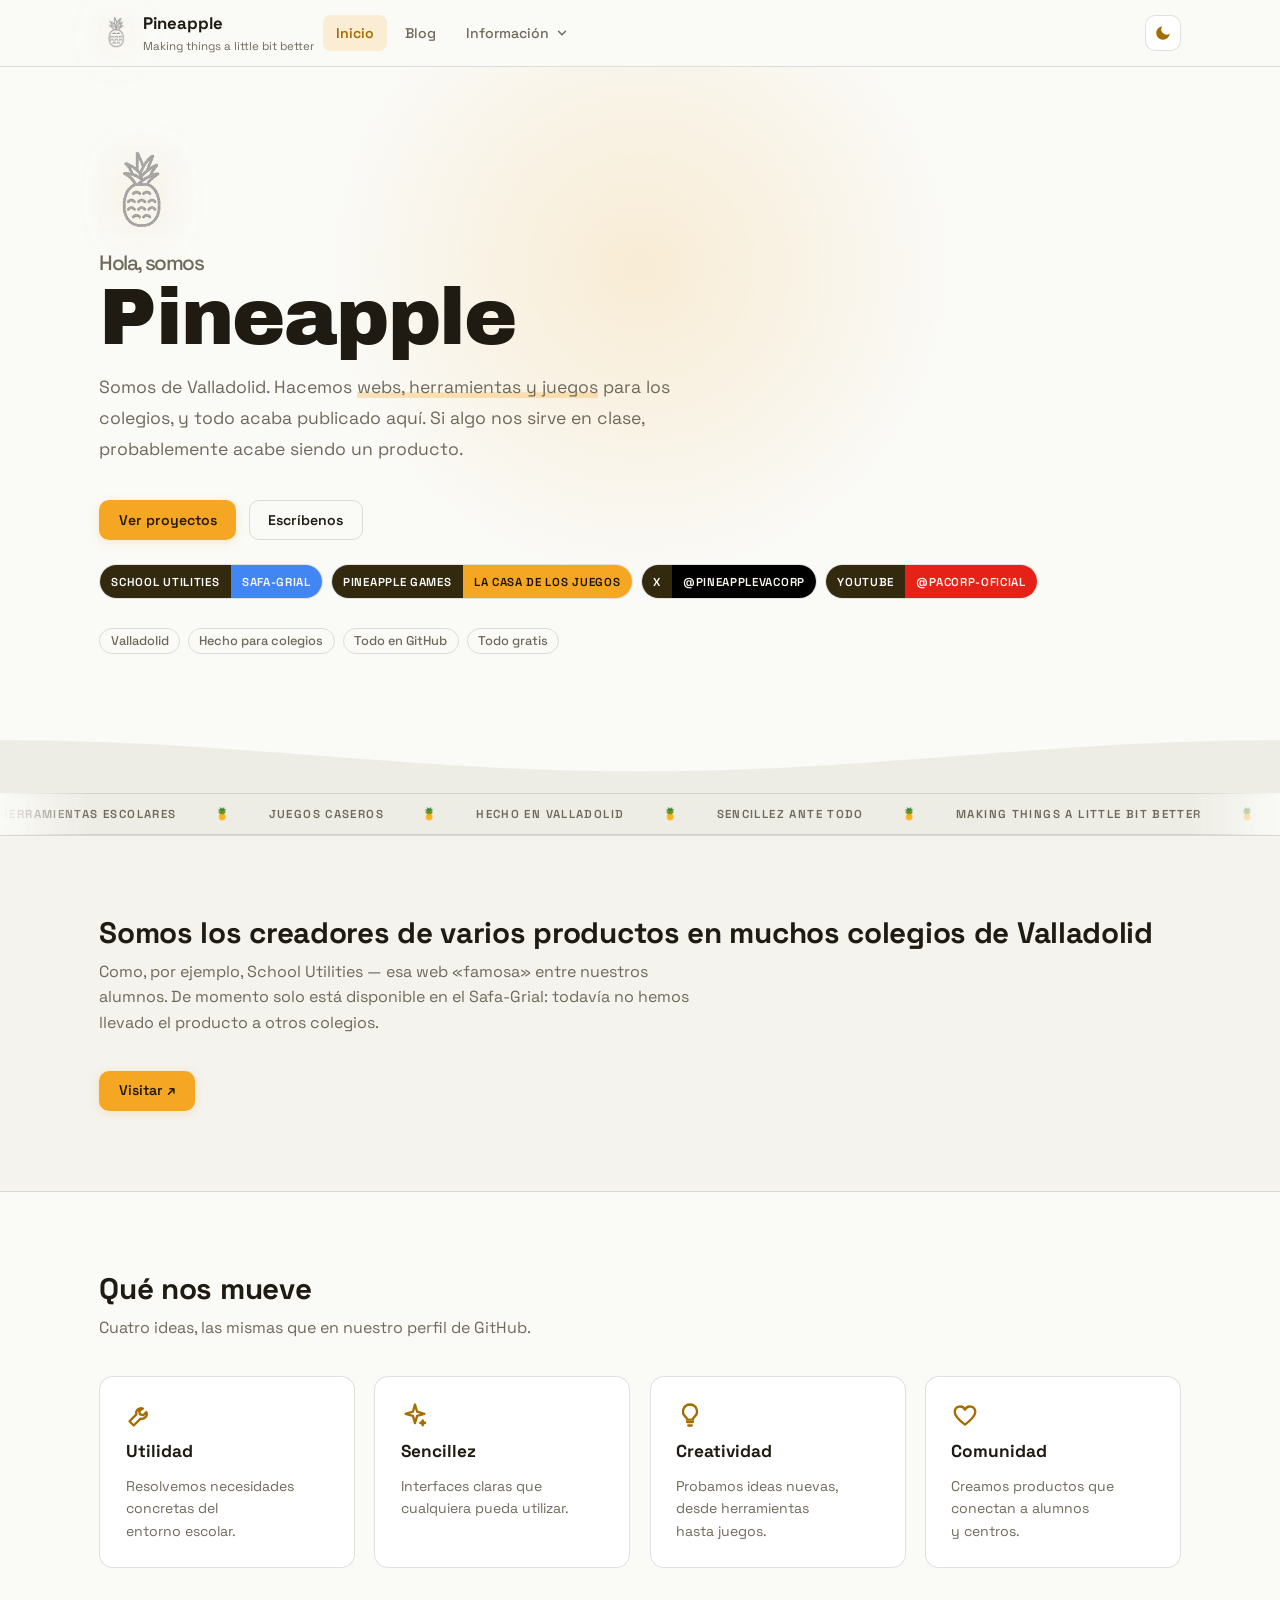
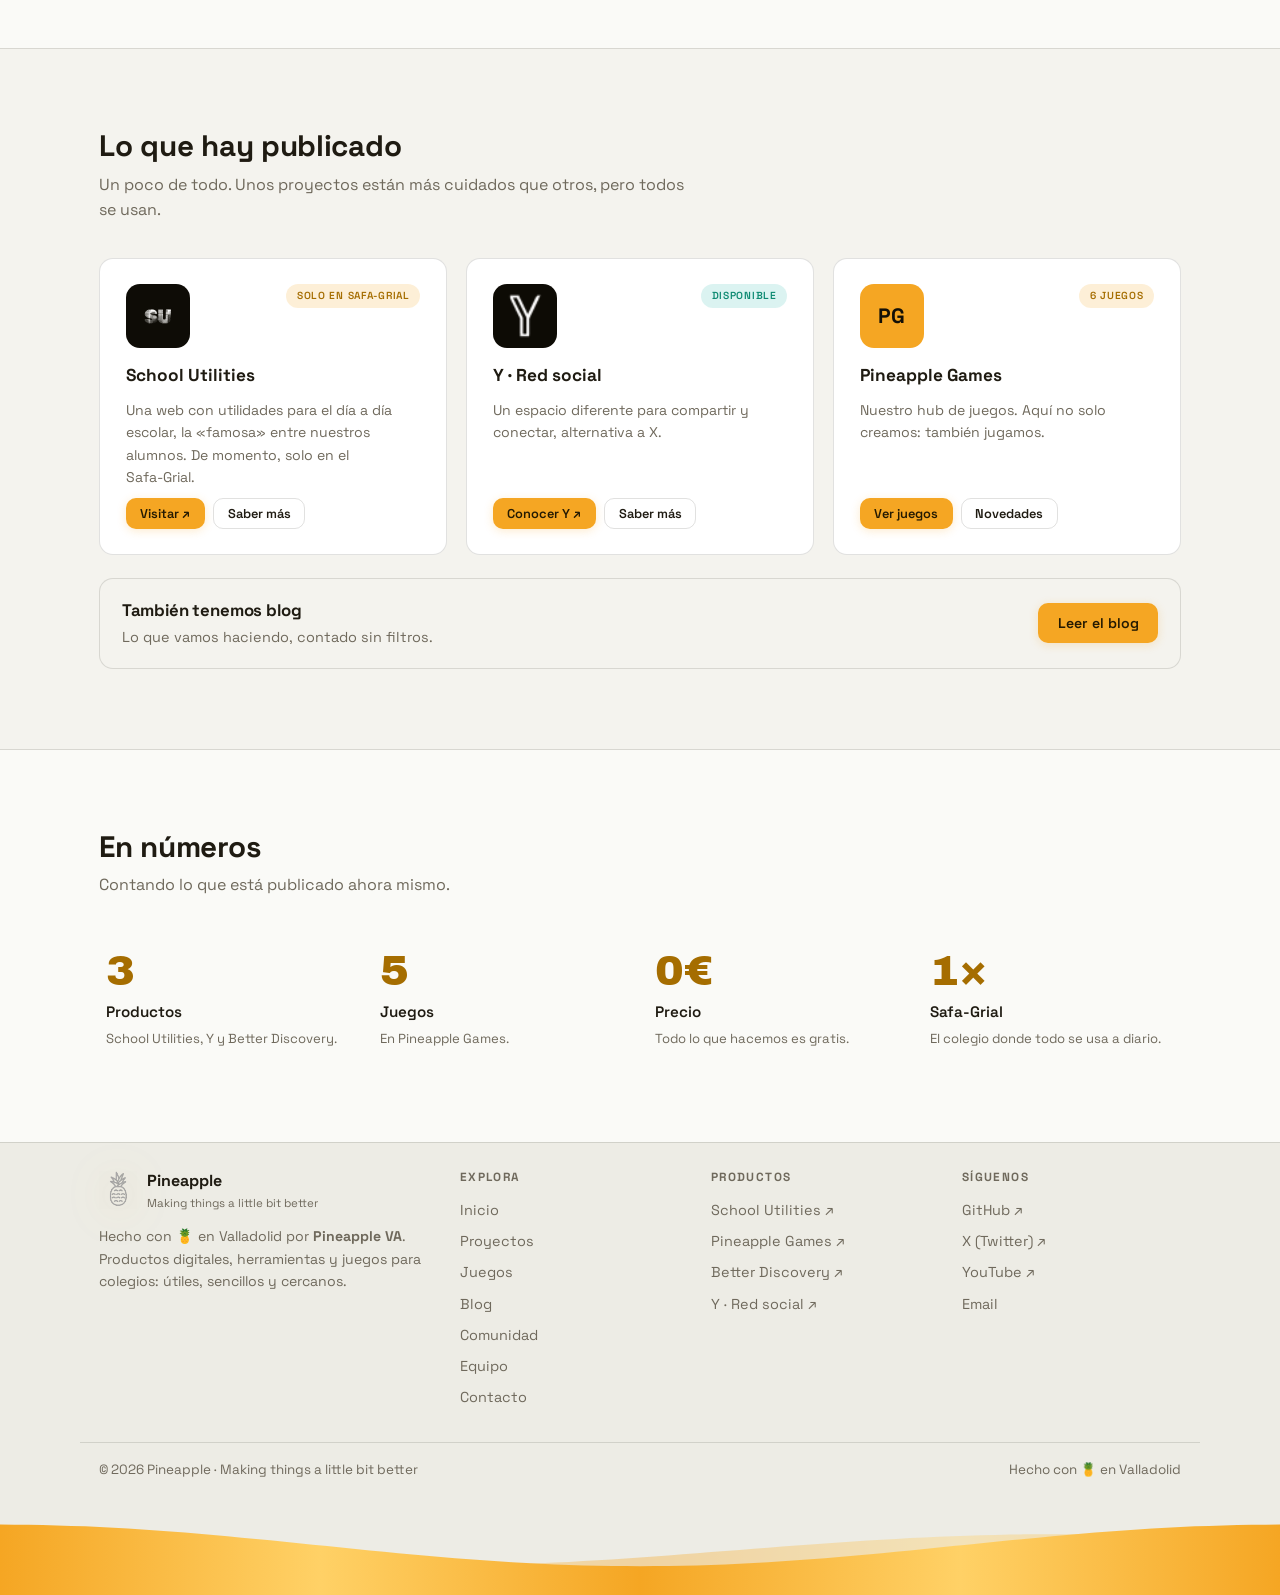
==== index.html @ 9ae111f6 "estilos: botones cortos y efectos de estado (nada de espectáculo) Botones - Etiquetas largas fuera: " ====
<!DOCTYPE html>
<html lang="es">
<head>
  <meta charset="UTF-8">
  <meta name="viewport" content="width=device-width, initial-scale=1.0">

  <title>Pineapple VA · webs, herramientas y juegos para colegios</title>
  <meta name="description" content="Pineapple VA es un equipo de Valladolid que hace webs, herramientas y juegos para los colegios. School Utilities, Y, Better Discovery, Pineapple Games y más: todo gratis.">
  <meta name="author" content="Pineapple VA">
  <meta name="theme-color" content="#131007">
  <link rel="canonical" href="https://pineappleva.github.io/">

  <meta property="og:type" content="website">
  <meta property="og:site_name" content="Pineapple VA">
  <meta property="og:title" content="Pineapple VA · webs, herramientas y juegos para colegios">
  <meta property="og:description" content="Pineapple VA es un equipo de Valladolid que hace webs, herramientas y juegos para los colegios. Todo gratis y en español.">
  <meta property="og:url" content="https://pineappleva.github.io/">
  <meta property="og:image" content="https://pineappleva.github.io/assets/img/icon-512.png">
  <meta property="og:locale" content="es_ES">
  <meta name="twitter:card" content="summary">
  <meta name="twitter:site" content="@pineapplevacorp">

  <link rel="icon" type="image/png" href="/assets/img/pineapple.png">
  <link rel="apple-touch-icon" href="/assets/img/icon-192.png">
  <link rel="manifest" href="/site.webmanifest">
  <meta name="color-scheme" content="dark light">
  <script>
    /* Tema: se aplica ANTES de pintar para evitar parpadeo.
       Orden: localStorage('pa-theme') -> prefers-color-scheme -> dark */
    (function () {
      var t = null;
      try { t = localStorage.getItem('pa-theme'); } catch (e) {}
      if (t !== 'light' && t !== 'dark') {
        t = (window.matchMedia && window.matchMedia('(prefers-color-scheme: light)').matches) ? 'light' : 'dark';
      }
      document.documentElement.setAttribute('data-theme', t);
      var m = document.querySelector('meta[name="theme-color"]');
      if (m) m.setAttribute('content', t === 'light' ? '#ffffff' : '#131007');
    })();
  </script>
  <link rel="stylesheet" href="/assets/css/style.css">
  <link rel="preconnect" href="https://fonts.googleapis.com">
  <link rel="preconnect" href="https://fonts.gstatic.com" crossorigin>
  <link href="https://fonts.googleapis.com/css2?family=Archivo+Black&family=Space+Grotesk:wght@400;500;600;700&display=swap" rel="stylesheet">

  <script type="application/ld+json">
  {
    "@context": "https://schema.org",
    "@type": "Organization",
    "name": "Pineapple VA",
    "alternateName": ["Pineapple", "PineappleVA"],
    "slogan": "Making things a little bit better",
    "description": "Equipo de Valladolid (España) que hace webs, herramientas y juegos para colegios. Todo gratis, en español y sin registro.",
    "url": "https://pineappleva.github.io/",
    "logo": "https://pineappleva.github.io/assets/img/pineapple.png",
    "email": "pineapplevacorp@gmail.com",
    "knowsLanguage": "es",
    "sameAs": [
      "https://github.com/PineappleVA",
      "https://x.com/pineapplevacorp",
      "https://www.youtube.com/@pacorp-oficial"
    ],
    "address": { "@type": "PostalAddress", "addressLocality": "Valladolid", "addressCountry": "ES" }
  }
  </script>
</head>
<body>

  <a class="skip-link" href="#main">Saltar al contenido</a>
  <div class="progress" aria-hidden="true"><span id="progressBar"></span></div>

  <!-- ======================= Cabecera ======================= -->
  <header class="site-header">
    <div class="wrap">
      <a class="brand" href="/" aria-label="Pineapple — inicio">
        <img src="/assets/img/pineapple.png" alt="" width="34" height="34">
        <span><span translate="no">Pineapple</span><small>Making things a little bit better</small></span>
      </a>

      <button id="navToggle" class="nav-toggle" aria-expanded="false" aria-controls="siteNav" aria-label="Abrir menú">
        <svg viewBox="0 0 24 24" width="22" height="22" fill="none" stroke="currentColor" stroke-width="2" stroke-linecap="round" aria-hidden="true"><path d="M4 7h16M4 12h16M4 17h16"/></svg>
      </button>

<nav id="siteNav" class="main-nav" aria-label="Navegación principal">
        <ul>
          <li><a href="/" aria-current="page">Inicio</a></li>
          <li><a href="/blog">Blog</a></li>
          <li class="dropdown">
            <button type="button" class="drop-btn" aria-expanded="false" aria-haspopup="true">
              Información
              <svg class="caret" viewBox="0 0 24 24" width="14" height="14" fill="none" stroke="currentColor" stroke-width="2.4" stroke-linecap="round" aria-hidden="true"><path d="m6 9 6 6 6-6"/></svg>
            </button>
            <ul class="dropdown-menu" hidden>
        <li><a href="/proyectos">Proyectos</a></li>
        <li><a href="/juegos">Juegos</a></li>
        <li><a href="/comunidad">Comunidad</a></li>
        <li><a href="/equipo">Equipo</a></li>
        <li><a href="/contacto">Contacto</a></li>
            </ul>
          </li>
        </ul>
      </nav>
      <button id="themeToggle" class="theme-toggle" type="button" aria-label="Cambiar entre tema oscuro y claro" title="Cambiar tema">
        <svg class="ico-sun" viewBox="0 0 24 24" width="18" height="18" fill="none" stroke="currentColor" stroke-width="2" stroke-linecap="round" aria-hidden="true"><circle cx="12" cy="12" r="4.5"/><path d="M12 2.5v2.2M12 19.3v2.2M2.5 12h2.2M19.3 12h2.2M4.9 4.9l1.6 1.6M17.5 17.5l1.6 1.6M19.1 4.9l-1.6 1.6M6.5 17.5l-1.6 1.6"/></svg>
        <svg class="ico-moon" viewBox="0 0 24 24" width="18" height="18" fill="currentColor" aria-hidden="true"><path d="M21 12.8A9 9 0 1 1 11.2 3a7 7 0 0 0 9.8 9.8z"/></svg>
      </button>
    </div>
  </header>

  <main id="main">

    <!-- ======================= Hero ======================= -->
    <section class="hero" id="inicio">
      <div class="wrap">
        <img class="hero-logo" src="/assets/img/pineapple.png" alt="Logo de Pineapple: una piña dibujada en trazo blanco" width="112" height="112">

        <h1 class="hero-h1" data-animate="1">
          <span class="h1-hand">Hola, somos</span>
          <span class="h1-display" translate="no">Pineapple</span>
        </h1>

        <p class="lead" data-animate="2">
          Somos de Valladolid. Hacemos <span class="hl">webs, herramientas y juegos</span> para los colegios,
          y todo acaba publicado aquí. Si algo nos sirve en clase, probablemente acabe siendo un producto.
        </p>

        <div class="hero-actions" data-animate="3">
          <a class="btn primary" href="/proyectos">Ver proyectos</a>
          <a class="btn ghost" href="/contacto">Escríbenos</a>
        </div>

        <div class="badges-row" data-animate="5">
          <a class="x-badge" href="https://sites.google.com/safa-grial.es/school-utilities/inicio" target="_blank" rel="noopener">
            <span class="k">School Utilities</span><span class="v v-blue">Safa-Grial</span>
          </a>
          <a class="x-badge" href="/juegos">
            <span class="k">Pineapple Games</span><span class="v v-brand">La casa de los juegos</span>
          </a>
          <a class="x-badge" href="https://x.com/pineapplevacorp" target="_blank" rel="noopener">
            <span class="k">X</span><span class="v v-black">@pineapplevacorp</span>
          </a>
          <a class="x-badge" href="https://www.youtube.com/@pacorp-oficial" target="_blank" rel="noopener">
            <span class="k">YouTube</span><span class="v v-red">@pacorp-oficial</span>
          </a>
        </div>
        <ul class="chips" data-animate="6" aria-label="Datos rápidos sobre Pineapple">
          <li>Valladolid</li>
          <li>Hecho para colegios</li>
          <li>Todo en GitHub</li>
          <li>Todo gratis</li>
        </ul>
      </div>

      <div class="wave wave-soft" aria-hidden="true">
        <div class="wave-layer wave-front">
          <div class="wave-track"><svg viewBox="0 0 1440 120" preserveAspectRatio="none" focusable="false"><path d="M0,32.0 L16,32.1 L32,32.3 L48,32.6 L64,33.0 L80,33.6 L96,34.2 L112,35.0 L128,36.0 L144,37.0 L160,38.1 L176,39.3 L192,40.6 L208,42.0 L224,43.5 L240,45.0 L256,46.6 L272,48.3 L288,50.0 L304,51.7 L320,53.5 L336,55.3 L352,57.1 L368,58.9 L384,60.7 L400,62.5 L416,64.3 L432,66.0 L448,67.7 L464,69.4 L480,71.0 L496,72.5 L512,74.0 L528,75.4 L544,76.7 L560,77.9 L576,79.0 L592,80.0 L608,81.0 L624,81.8 L640,82.4 L656,83.0 L672,83.4 L688,83.7 L704,83.9 L720,84.0 L736,83.9 L752,83.7 L768,83.4 L784,83.0 L800,82.4 L816,81.8 L832,81.0 L848,80.0 L864,79.0 L880,77.9 L896,76.7 L912,75.4 L928,74.0 L944,72.5 L960,71.0 L976,69.4 L992,67.7 L1008,66.0 L1024,64.3 L1040,62.5 L1056,60.7 L1072,58.9 L1088,57.1 L1104,55.3 L1120,53.5 L1136,51.7 L1152,50.0 L1168,48.3 L1184,46.6 L1200,45.0 L1216,43.5 L1232,42.0 L1248,40.6 L1264,39.3 L1280,38.1 L1296,37.0 L1312,36.0 L1328,35.0 L1344,34.2 L1360,33.6 L1376,33.0 L1392,32.6 L1408,32.3 L1424,32.1 L1440,32.0 L1456,32.1 L1472,32.3 L1488,32.6 L1504,33.0 L1520,33.6 L1536,34.2 L1552,35.0 L1568,36.0 L1584,37.0 L1600,38.1 L1616,39.3 L1632,40.6 L1648,42.0 L1664,43.5 L1680,45.0 L1696,46.6 L1712,48.3 L1728,50.0 L1744,51.7 L1760,53.5 L1776,55.3 L1792,57.1 L1808,58.9 L1824,60.7 L1840,62.5 L1856,64.3 L1872,66.0 L1888,67.7 L1904,69.4 L1920,71.0 L1936,72.5 L1952,74.0 L1968,75.4 L1984,76.7 L2000,77.9 L2016,79.0 L2032,80.0 L2048,81.0 L2064,81.8 L2080,82.4 L2096,83.0 L2112,83.4 L2128,83.7 L2144,83.9 L2160,84.0 L2176,83.9 L2192,83.7 L2208,83.4 L2224,83.0 L2240,82.4 L2256,81.8 L2272,81.0 L2288,80.0 L2304,79.0 L2320,77.9 L2336,76.7 L2352,75.4 L2368,74.0 L2384,72.5 L2400,71.0 L2416,69.4 L2432,67.7 L2448,66.0 L2464,64.3 L2480,62.5 L2496,60.7 L2512,58.9 L2528,57.1 L2544,55.3 L2560,53.5 L2576,51.7 L2592,50.0 L2608,48.3 L2624,46.6 L2640,45.0 L2656,43.5 L2672,42.0 L2688,40.6 L2704,39.3 L2720,38.1 L2736,37.0 L2752,36.0 L2768,35.0 L2784,34.2 L2800,33.6 L2816,33.0 L2832,32.6 L2848,32.3 L2864,32.1 L2880,32.0 L2880,120 L0,120 Z" fill="var(--bg-deep)"/></svg><svg viewBox="0 0 1440 120" preserveAspectRatio="none" focusable="false"><path d="M0,32.0 L16,32.1 L32,32.3 L48,32.6 L64,33.0 L80,33.6 L96,34.2 L112,35.0 L128,36.0 L144,37.0 L160,38.1 L176,39.3 L192,40.6 L208,42.0 L224,43.5 L240,45.0 L256,46.6 L272,48.3 L288,50.0 L304,51.7 L320,53.5 L336,55.3 L352,57.1 L368,58.9 L384,60.7 L400,62.5 L416,64.3 L432,66.0 L448,67.7 L464,69.4 L480,71.0 L496,72.5 L512,74.0 L528,75.4 L544,76.7 L560,77.9 L576,79.0 L592,80.0 L608,81.0 L624,81.8 L640,82.4 L656,83.0 L672,83.4 L688,83.7 L704,83.9 L720,84.0 L736,83.9 L752,83.7 L768,83.4 L784,83.0 L800,82.4 L816,81.8 L832,81.0 L848,80.0 L864,79.0 L880,77.9 L896,76.7 L912,75.4 L928,74.0 L944,72.5 L960,71.0 L976,69.4 L992,67.7 L1008,66.0 L1024,64.3 L1040,62.5 L1056,60.7 L1072,58.9 L1088,57.1 L1104,55.3 L1120,53.5 L1136,51.7 L1152,50.0 L1168,48.3 L1184,46.6 L1200,45.0 L1216,43.5 L1232,42.0 L1248,40.6 L1264,39.3 L1280,38.1 L1296,37.0 L1312,36.0 L1328,35.0 L1344,34.2 L1360,33.6 L1376,33.0 L1392,32.6 L1408,32.3 L1424,32.1 L1440,32.0 L1456,32.1 L1472,32.3 L1488,32.6 L1504,33.0 L1520,33.6 L1536,34.2 L1552,35.0 L1568,36.0 L1584,37.0 L1600,38.1 L1616,39.3 L1632,40.6 L1648,42.0 L1664,43.5 L1680,45.0 L1696,46.6 L1712,48.3 L1728,50.0 L1744,51.7 L1760,53.5 L1776,55.3 L1792,57.1 L1808,58.9 L1824,60.7 L1840,62.5 L1856,64.3 L1872,66.0 L1888,67.7 L1904,69.4 L1920,71.0 L1936,72.5 L1952,74.0 L1968,75.4 L1984,76.7 L2000,77.9 L2016,79.0 L2032,80.0 L2048,81.0 L2064,81.8 L2080,82.4 L2096,83.0 L2112,83.4 L2128,83.7 L2144,83.9 L2160,84.0 L2176,83.9 L2192,83.7 L2208,83.4 L2224,83.0 L2240,82.4 L2256,81.8 L2272,81.0 L2288,80.0 L2304,79.0 L2320,77.9 L2336,76.7 L2352,75.4 L2368,74.0 L2384,72.5 L2400,71.0 L2416,69.4 L2432,67.7 L2448,66.0 L2464,64.3 L2480,62.5 L2496,60.7 L2512,58.9 L2528,57.1 L2544,55.3 L2560,53.5 L2576,51.7 L2592,50.0 L2608,48.3 L2624,46.6 L2640,45.0 L2656,43.5 L2672,42.0 L2688,40.6 L2704,39.3 L2720,38.1 L2736,37.0 L2752,36.0 L2768,35.0 L2784,34.2 L2800,33.6 L2816,33.0 L2832,32.6 L2848,32.3 L2864,32.1 L2880,32.0 L2880,120 L0,120 Z" fill="var(--bg-deep)"/></svg></div>
        </div>
      </div>
    </section>

    <!-- ======================= Cinta ======================= -->
    <div class="ticker" aria-hidden="true">
      <div class="ticker-track">
        <span>Herramientas escolares</span>
        <span><b>🍍</b></span>
        <span>Juegos caseros</span>
        <span><b>🍍</b></span>
        <span>Hecho en Valladolid</span>
        <span><b>🍍</b></span>
        <span>Sencillez ante todo</span>
        <span><b>🍍</b></span>
        <span>Making things a little bit better</span>
        <span><b>🍍</b></span>
        <span>Herramientas escolares</span>
        <span><b>🍍</b></span>
        <span>Juegos caseros</span>
        <span><b>🍍</b></span>
        <span>Hecho en Valladolid</span>
        <span><b>🍍</b></span>
        <span>Sencillez ante todo</span>
        <span><b>🍍</b></span>
        <span>Making things a little bit better</span>
        <span><b>🍍</b></span>
      </div>
    </div>

    <!-- ======================= Colegios (como la web clásica) ======================= -->
    <section class="section alt" id="colegios">
      <div class="wrap">
        <h2 class="section-title reveal">Somos los creadores de varios productos en muchos colegios de Valladolid</h2>
        <p class="section-sub reveal d1">Como, por ejemplo, <span translate="no">School Utilities</span> — esa web «famosa» entre
        nuestros alumnos. De momento solo está disponible en el Safa-Grial: todavía no hemos llevado
        el producto a otros colegios.</p>
        <div class="hero-actions hero-actions--flush">
          <a class="btn primary" href="https://sites.google.com/safa-grial.es/school-utilities/inicio" target="_blank" rel="noopener" aria-label="Ver School Utilities">Visitar ↗</a>
        </div>
      </div>
    </section>

    <!-- ======================= Valores ======================= -->
    <section class="section" id="valores">
      <div class="wrap">
        <h2 class="section-title reveal">Qué nos mueve</h2>
        <p class="section-sub reveal d1">Cuatro ideas, las mismas que en nuestro perfil de GitHub.</p>
        <div class="cards grid-4">
          <article class="card note note-a reveal d1">
            <div class="icon" aria-hidden="true">
              <svg viewBox="0 0 24 24" fill="none" stroke="currentColor" stroke-width="2" stroke-linecap="round" stroke-linejoin="round"><path d="M14.5 6.5a4.2 4.2 0 0 0-5.6 5L3 17.4 6.6 21l5.9-5.9a4.2 4.2 0 0 0 5-5.6l-2.7 2.7-2.8-.7-.7-2.8z"/></svg>
            </div>
            <h3>Utilidad</h3>
            <p>Resolvemos necesidades concretas del entorno escolar.</p>
          </article>
          <article class="card note note-b reveal d2">
            <div class="icon" aria-hidden="true">
              <svg viewBox="0 0 24 24" fill="none" stroke="currentColor" stroke-width="2" stroke-linecap="round" stroke-linejoin="round"><path d="M12 3l1.8 6.2L20 11l-6.2 1.8L12 19l-1.8-6.2L4 11l6.2-1.8z"/><path d="M18.6 16.6l.5 1.6 1.6.5-1.6.5-.5 1.6-.5-1.6-1.6-.5 1.6-.5z"/></svg>
            </div>
            <h3>Sencillez</h3>
            <p>Interfaces claras que cualquiera pueda utilizar.</p>
          </article>
          <article class="card note note-c reveal d3">
            <div class="icon" aria-hidden="true">
              <svg viewBox="0 0 24 24" fill="none" stroke="currentColor" stroke-width="2" stroke-linecap="round" stroke-linejoin="round"><path d="M9.5 18h5"/><path d="M10.5 21h3"/><path d="M12 3a6 6 0 0 1 3.7 10.7c-.7.6-1.2 1.4-1.2 2.3H9.5c0-.9-.5-1.7-1.2-2.3A6 6 0 0 1 12 3z"/></svg>
            </div>
            <h3>Creatividad</h3>
            <p>Probamos ideas nuevas, desde herramientas hasta juegos.</p>
          </article>
          <article class="card note note-d reveal d4">
            <div class="icon" aria-hidden="true">
              <svg viewBox="0 0 24 24" fill="none" stroke="currentColor" stroke-width="2" stroke-linecap="round" stroke-linejoin="round"><path d="M12 20.2C7.2 16.6 3.2 13.2 3.2 9.4a4.6 4.6 0 0 1 8.8-1.9 4.6 4.6 0 0 1 8.8 1.9c0 3.8-4 7.2-8.8 10.8z"/></svg>
            </div>
            <h3>Comunidad</h3>
            <p>Creamos productos que conectan a alumnos y centros.</p>
          </article>
        </div>
      </div>
    </section>

    <!-- ======================= Lo publicado ======================= -->
    <section class="section alt" id="destacados">
      <div class="wrap">
        <h2 class="section-title reveal">Lo que hay publicado</h2>
        <p class="section-sub reveal d1">Un poco de todo. Unos proyectos están más cuidados que otros, pero todos se usan.</p>

        <div class="cards grid-3">
          <article class="card reveal d1">
            <div class="card-top">
              <span class="logo-tile">
                <img src="/assets/img/school-utilities.png" alt="Logo de School Utilities" width="64" height="64" loading="lazy">
              </span>
              <span class="badge beta">Solo en Safa-Grial</span>
            </div>
            <h3 translate="no">School Utilities</h3>
            <p>Una web con utilidades para el día a día escolar, la «famosa» entre nuestros alumnos. De momento, solo en el Safa-Grial.</p>
            <div class="card-links">
              <a class="btn small primary" href="https://sites.google.com/safa-grial.es/school-utilities/inicio" target="_blank" rel="noopener" aria-label="Visitar School Utilities">Visitar ↗</a>
              <a class="btn small ghost" href="/proyectos">Saber más</a>
            </div>
          </article>

          <article class="card reveal d2">
            <div class="card-top">
              <span class="logo-tile">
                <img src="/assets/img/y.png" alt="Logo de Y: la letra Y en blanco" width="64" height="64" loading="lazy">
              </span>
              <span class="badge ok">Disponible</span>
            </div>
            <h3><span translate="no">Y</span> · Red social</h3>
            <p>Un espacio diferente para compartir y conectar, alternativa a <span translate="no">X</span>.</p>
            <div class="card-links">
              <a class="btn small primary" href="https://complain.base44.app/" target="_blank" rel="noopener">Conocer Y ↗</a>
              <a class="btn small ghost" href="/proyectos">Saber más</a>
            </div>
          </article>

          <article class="card reveal d3">
            <div class="card-top">
              <span class="logo-tile emoji-tile t-amber" aria-hidden="true">PG</span>
              <span class="badge beta">6 juegos</span>
            </div>
            <h3 translate="no">Pineapple Games</h3>
            <p>Nuestro hub de juegos. Aquí no solo creamos: también jugamos.</p>
            <div class="card-links">
              <a class="btn small primary" href="/juegos">Ver juegos</a>
              <a class="btn small ghost" href="/blog">Novedades</a>
            </div>
          </article>
        </div>

        <div class="banner-cta reveal d2">
          <div>
            <strong>También tenemos blog</strong>
            <span>Lo que vamos haciendo, contado sin filtros.</span>
          </div>
          <a class="btn primary" href="/blog">Leer el blog</a>
        </div>
      </div>
    </section>

    <!-- ======================= Cifras ======================= -->
    <section class="section" id="cifras">
      <div class="wrap">
        <h2 class="section-title reveal">En números</h2>
        <p class="section-sub reveal d1">Contando lo que está publicado ahora mismo.</p>
        <div class="stats grid-4">
          <div class="stat reveal d1">
            <span class="stat-num" data-count="3">3</span>
            <span class="stat-label">Productos</span>
            <span class="stat-desc">School Utilities, Y y Better Discovery.</span>
          </div>
          <div class="stat reveal d2">
            <span class="stat-num" data-count="6">6</span>
            <span class="stat-label">Juegos</span>
            <span class="stat-desc">En Pineapple Games.</span>
          </div>
          <div class="stat reveal d3">
            <span class="stat-num">0€</span>
            <span class="stat-label">Precio</span>
            <span class="stat-desc">Todo lo que hacemos es gratis.</span>
          </div>
          <div class="stat reveal d4">
            <span class="stat-num">1×</span>
            <span class="stat-label">Safa-Grial</span>
            <span class="stat-desc">El colegio donde todo se usa a diario.</span>
          </div>
        </div>
      </div>
    </section>

  </main>

  <!-- ======================= Pie ======================= -->
  <footer class="site-footer">
    <div class="wrap footer-grid">
      <div class="footer-brand">
        <a class="brand" href="/">
          <img src="/assets/img/pineapple.png" alt="" width="38" height="38">
          <span><span translate="no">Pineapple</span><small>Making things a little bit better</small></span>
        </a>
        <p class="footer-note">Hecho con 🍍 en Valladolid por <strong>Pineapple VA</strong>.<br>
        Productos digitales, herramientas y juegos para colegios: útiles, sencillos y cercanos.</p>
      </div>

      <nav class="footer-col" aria-label="Enlaces del sitio">
        <h3>Explora</h3>
        <ul>
          <li><a href="/">Inicio</a></li>
          <li><a href="/proyectos">Proyectos</a></li>
          <li><a href="/juegos">Juegos</a></li>
          <li><a href="/blog">Blog</a></li>
          <li><a href="/comunidad">Comunidad</a></li>
          <li><a href="/equipo">Equipo</a></li>
          <li><a href="/contacto">Contacto</a></li>
        </ul>
      </nav>

      <nav class="footer-col" aria-label="Nuestros productos">
        <h3>Productos</h3>
        <ul>
          <li><a href="https://sites.google.com/safa-grial.es/school-utilities/inicio" target="_blank" rel="noopener">School Utilities ↗</a></li>
          <li><a href="https://pineappleva.github.io/Games/" target="_blank" rel="noopener">Pineapple Games ↗</a></li>
          <li><a href="https://pineappleva.github.io/Better-Discovery/" target="_blank" rel="noopener">Better Discovery ↗</a></li>
          <li><a href="https://complain.base44.app/" target="_blank" rel="noopener">Y · Red social ↗</a></li>
        </ul>
      </nav>

      <nav class="footer-col" aria-label="Síguenos">
        <h3>Síguenos</h3>
        <ul>
          <li><a href="https://github.com/PineappleVA" target="_blank" rel="noopener">GitHub ↗</a></li>
          <li><a href="https://x.com/pineapplevacorp" target="_blank" rel="noopener">X (Twitter) ↗</a></li>
          <li><a href="https://www.youtube.com/@pacorp-oficial" target="_blank" rel="noopener">YouTube ↗</a></li>
          <li><a href="mailto:pineapplevacorp@gmail.com">Email</a></li>
        </ul>
      </nav>
    </div>

    <div class="wrap footer-bottom">
      <p>© <span id="year">2026</span> <span translate="no">Pineapple</span> · <span translate="no">Making things a little bit better</span></p>
      <p>Hecho con 🍍 en Valladolid</p>
    </div>

    <div class="wave wave-footer" aria-hidden="true">
      <svg class="wave-defs" width="0" height="0" focusable="false" aria-hidden="true">
        <defs>
          <linearGradient id="wgrad" gradientUnits="userSpaceOnUse" x1="0" y1="0" x2="1440" y2="0">
            <stop offset="0" stop-color="#f5a623"/>
            <stop offset="0.25" stop-color="#ffd166"/>
            <stop offset="0.5" stop-color="#f5a623"/>
            <stop offset="0.75" stop-color="#ffd166"/>
            <stop offset="1" stop-color="#f5a623"/>
          </linearGradient>
        </defs>
      </svg>
      <div class="wave-layer wave-back">
        <div class="wave-track wave-track-rev"><svg viewBox="0 0 1440 120" preserveAspectRatio="none" focusable="false"><path d="M0,54.9 L16,56.2 L32,57.5 L48,58.8 L64,60.2 L80,61.6 L96,63.0 L112,64.4 L128,65.8 L144,67.1 L160,68.5 L176,69.9 L192,71.2 L208,72.5 L224,73.7 L240,74.9 L256,76.0 L272,77.1 L288,78.1 L304,79.1 L320,80.0 L336,80.8 L352,81.5 L368,82.1 L384,82.7 L400,83.1 L416,83.5 L432,83.8 L448,83.9 L464,84.0 L480,84.0 L496,83.8 L512,83.6 L528,83.3 L544,82.9 L560,82.4 L576,81.8 L592,81.1 L608,80.4 L624,79.5 L640,78.6 L656,77.6 L672,76.6 L688,75.5 L704,74.3 L720,73.1 L736,71.8 L752,70.5 L768,69.2 L784,67.8 L800,66.4 L816,65.0 L832,63.6 L848,62.2 L864,60.9 L880,59.5 L896,58.1 L912,56.8 L928,55.5 L944,54.3 L960,53.1 L976,52.0 L992,50.9 L1008,49.9 L1024,48.9 L1040,48.0 L1056,47.2 L1072,46.5 L1088,45.9 L1104,45.3 L1120,44.9 L1136,44.5 L1152,44.2 L1168,44.1 L1184,44.0 L1200,44.0 L1216,44.2 L1232,44.4 L1248,44.7 L1264,45.1 L1280,45.6 L1296,46.2 L1312,46.9 L1328,47.6 L1344,48.5 L1360,49.4 L1376,50.4 L1392,51.4 L1408,52.5 L1424,53.7 L1440,54.9 L1456,56.2 L1472,57.5 L1488,58.8 L1504,60.2 L1520,61.6 L1536,63.0 L1552,64.4 L1568,65.8 L1584,67.1 L1600,68.5 L1616,69.9 L1632,71.2 L1648,72.5 L1664,73.7 L1680,74.9 L1696,76.0 L1712,77.1 L1728,78.1 L1744,79.1 L1760,80.0 L1776,80.8 L1792,81.5 L1808,82.1 L1824,82.7 L1840,83.1 L1856,83.5 L1872,83.8 L1888,83.9 L1904,84.0 L1920,84.0 L1936,83.8 L1952,83.6 L1968,83.3 L1984,82.9 L2000,82.4 L2016,81.8 L2032,81.1 L2048,80.4 L2064,79.5 L2080,78.6 L2096,77.6 L2112,76.6 L2128,75.5 L2144,74.3 L2160,73.1 L2176,71.8 L2192,70.5 L2208,69.2 L2224,67.8 L2240,66.4 L2256,65.0 L2272,63.6 L2288,62.2 L2304,60.9 L2320,59.5 L2336,58.1 L2352,56.8 L2368,55.5 L2384,54.3 L2400,53.1 L2416,52.0 L2432,50.9 L2448,49.9 L2464,48.9 L2480,48.0 L2496,47.2 L2512,46.5 L2528,45.9 L2544,45.3 L2560,44.9 L2576,44.5 L2592,44.2 L2608,44.1 L2624,44.0 L2640,44.0 L2656,44.2 L2672,44.4 L2688,44.7 L2704,45.1 L2720,45.6 L2736,46.2 L2752,46.9 L2768,47.6 L2784,48.5 L2800,49.4 L2816,50.4 L2832,51.4 L2848,52.5 L2864,53.7 L2880,54.9 L2880,120 L0,120 Z" fill="url(#wgrad)"/></svg><svg viewBox="0 0 1440 120" preserveAspectRatio="none" focusable="false"><path d="M0,54.9 L16,56.2 L32,57.5 L48,58.8 L64,60.2 L80,61.6 L96,63.0 L112,64.4 L128,65.8 L144,67.1 L160,68.5 L176,69.9 L192,71.2 L208,72.5 L224,73.7 L240,74.9 L256,76.0 L272,77.1 L288,78.1 L304,79.1 L320,80.0 L336,80.8 L352,81.5 L368,82.1 L384,82.7 L400,83.1 L416,83.5 L432,83.8 L448,83.9 L464,84.0 L480,84.0 L496,83.8 L512,83.6 L528,83.3 L544,82.9 L560,82.4 L576,81.8 L592,81.1 L608,80.4 L624,79.5 L640,78.6 L656,77.6 L672,76.6 L688,75.5 L704,74.3 L720,73.1 L736,71.8 L752,70.5 L768,69.2 L784,67.8 L800,66.4 L816,65.0 L832,63.6 L848,62.2 L864,60.9 L880,59.5 L896,58.1 L912,56.8 L928,55.5 L944,54.3 L960,53.1 L976,52.0 L992,50.9 L1008,49.9 L1024,48.9 L1040,48.0 L1056,47.2 L1072,46.5 L1088,45.9 L1104,45.3 L1120,44.9 L1136,44.5 L1152,44.2 L1168,44.1 L1184,44.0 L1200,44.0 L1216,44.2 L1232,44.4 L1248,44.7 L1264,45.1 L1280,45.6 L1296,46.2 L1312,46.9 L1328,47.6 L1344,48.5 L1360,49.4 L1376,50.4 L1392,51.4 L1408,52.5 L1424,53.7 L1440,54.9 L1456,56.2 L1472,57.5 L1488,58.8 L1504,60.2 L1520,61.6 L1536,63.0 L1552,64.4 L1568,65.8 L1584,67.1 L1600,68.5 L1616,69.9 L1632,71.2 L1648,72.5 L1664,73.7 L1680,74.9 L1696,76.0 L1712,77.1 L1728,78.1 L1744,79.1 L1760,80.0 L1776,80.8 L1792,81.5 L1808,82.1 L1824,82.7 L1840,83.1 L1856,83.5 L1872,83.8 L1888,83.9 L1904,84.0 L1920,84.0 L1936,83.8 L1952,83.6 L1968,83.3 L1984,82.9 L2000,82.4 L2016,81.8 L2032,81.1 L2048,80.4 L2064,79.5 L2080,78.6 L2096,77.6 L2112,76.6 L2128,75.5 L2144,74.3 L2160,73.1 L2176,71.8 L2192,70.5 L2208,69.2 L2224,67.8 L2240,66.4 L2256,65.0 L2272,63.6 L2288,62.2 L2304,60.9 L2320,59.5 L2336,58.1 L2352,56.8 L2368,55.5 L2384,54.3 L2400,53.1 L2416,52.0 L2432,50.9 L2448,49.9 L2464,48.9 L2480,48.0 L2496,47.2 L2512,46.5 L2528,45.9 L2544,45.3 L2560,44.9 L2576,44.5 L2592,44.2 L2608,44.1 L2624,44.0 L2640,44.0 L2656,44.2 L2672,44.4 L2688,44.7 L2704,45.1 L2720,45.6 L2736,46.2 L2752,46.9 L2768,47.6 L2784,48.5 L2800,49.4 L2816,50.4 L2832,51.4 L2848,52.5 L2864,53.7 L2880,54.9 L2880,120 L0,120 Z" fill="url(#wgrad)"/></svg></div>
      </div>
      <div class="wave-layer wave-front">
        <div class="wave-track"><svg viewBox="0 0 1440 120" preserveAspectRatio="none" focusable="false"><path d="M0,32.0 L16,32.1 L32,32.3 L48,32.6 L64,33.0 L80,33.6 L96,34.2 L112,35.0 L128,36.0 L144,37.0 L160,38.1 L176,39.3 L192,40.6 L208,42.0 L224,43.5 L240,45.0 L256,46.6 L272,48.3 L288,50.0 L304,51.7 L320,53.5 L336,55.3 L352,57.1 L368,58.9 L384,60.7 L400,62.5 L416,64.3 L432,66.0 L448,67.7 L464,69.4 L480,71.0 L496,72.5 L512,74.0 L528,75.4 L544,76.7 L560,77.9 L576,79.0 L592,80.0 L608,81.0 L624,81.8 L640,82.4 L656,83.0 L672,83.4 L688,83.7 L704,83.9 L720,84.0 L736,83.9 L752,83.7 L768,83.4 L784,83.0 L800,82.4 L816,81.8 L832,81.0 L848,80.0 L864,79.0 L880,77.9 L896,76.7 L912,75.4 L928,74.0 L944,72.5 L960,71.0 L976,69.4 L992,67.7 L1008,66.0 L1024,64.3 L1040,62.5 L1056,60.7 L1072,58.9 L1088,57.1 L1104,55.3 L1120,53.5 L1136,51.7 L1152,50.0 L1168,48.3 L1184,46.6 L1200,45.0 L1216,43.5 L1232,42.0 L1248,40.6 L1264,39.3 L1280,38.1 L1296,37.0 L1312,36.0 L1328,35.0 L1344,34.2 L1360,33.6 L1376,33.0 L1392,32.6 L1408,32.3 L1424,32.1 L1440,32.0 L1456,32.1 L1472,32.3 L1488,32.6 L1504,33.0 L1520,33.6 L1536,34.2 L1552,35.0 L1568,36.0 L1584,37.0 L1600,38.1 L1616,39.3 L1632,40.6 L1648,42.0 L1664,43.5 L1680,45.0 L1696,46.6 L1712,48.3 L1728,50.0 L1744,51.7 L1760,53.5 L1776,55.3 L1792,57.1 L1808,58.9 L1824,60.7 L1840,62.5 L1856,64.3 L1872,66.0 L1888,67.7 L1904,69.4 L1920,71.0 L1936,72.5 L1952,74.0 L1968,75.4 L1984,76.7 L2000,77.9 L2016,79.0 L2032,80.0 L2048,81.0 L2064,81.8 L2080,82.4 L2096,83.0 L2112,83.4 L2128,83.7 L2144,83.9 L2160,84.0 L2176,83.9 L2192,83.7 L2208,83.4 L2224,83.0 L2240,82.4 L2256,81.8 L2272,81.0 L2288,80.0 L2304,79.0 L2320,77.9 L2336,76.7 L2352,75.4 L2368,74.0 L2384,72.5 L2400,71.0 L2416,69.4 L2432,67.7 L2448,66.0 L2464,64.3 L2480,62.5 L2496,60.7 L2512,58.9 L2528,57.1 L2544,55.3 L2560,53.5 L2576,51.7 L2592,50.0 L2608,48.3 L2624,46.6 L2640,45.0 L2656,43.5 L2672,42.0 L2688,40.6 L2704,39.3 L2720,38.1 L2736,37.0 L2752,36.0 L2768,35.0 L2784,34.2 L2800,33.6 L2816,33.0 L2832,32.6 L2848,32.3 L2864,32.1 L2880,32.0 L2880,120 L0,120 Z" fill="url(#wgrad)"/></svg><svg viewBox="0 0 1440 120" preserveAspectRatio="none" focusable="false"><path d="M0,32.0 L16,32.1 L32,32.3 L48,32.6 L64,33.0 L80,33.6 L96,34.2 L112,35.0 L128,36.0 L144,37.0 L160,38.1 L176,39.3 L192,40.6 L208,42.0 L224,43.5 L240,45.0 L256,46.6 L272,48.3 L288,50.0 L304,51.7 L320,53.5 L336,55.3 L352,57.1 L368,58.9 L384,60.7 L400,62.5 L416,64.3 L432,66.0 L448,67.7 L464,69.4 L480,71.0 L496,72.5 L512,74.0 L528,75.4 L544,76.7 L560,77.9 L576,79.0 L592,80.0 L608,81.0 L624,81.8 L640,82.4 L656,83.0 L672,83.4 L688,83.7 L704,83.9 L720,84.0 L736,83.9 L752,83.7 L768,83.4 L784,83.0 L800,82.4 L816,81.8 L832,81.0 L848,80.0 L864,79.0 L880,77.9 L896,76.7 L912,75.4 L928,74.0 L944,72.5 L960,71.0 L976,69.4 L992,67.7 L1008,66.0 L1024,64.3 L1040,62.5 L1056,60.7 L1072,58.9 L1088,57.1 L1104,55.3 L1120,53.5 L1136,51.7 L1152,50.0 L1168,48.3 L1184,46.6 L1200,45.0 L1216,43.5 L1232,42.0 L1248,40.6 L1264,39.3 L1280,38.1 L1296,37.0 L1312,36.0 L1328,35.0 L1344,34.2 L1360,33.6 L1376,33.0 L1392,32.6 L1408,32.3 L1424,32.1 L1440,32.0 L1456,32.1 L1472,32.3 L1488,32.6 L1504,33.0 L1520,33.6 L1536,34.2 L1552,35.0 L1568,36.0 L1584,37.0 L1600,38.1 L1616,39.3 L1632,40.6 L1648,42.0 L1664,43.5 L1680,45.0 L1696,46.6 L1712,48.3 L1728,50.0 L1744,51.7 L1760,53.5 L1776,55.3 L1792,57.1 L1808,58.9 L1824,60.7 L1840,62.5 L1856,64.3 L1872,66.0 L1888,67.7 L1904,69.4 L1920,71.0 L1936,72.5 L1952,74.0 L1968,75.4 L1984,76.7 L2000,77.9 L2016,79.0 L2032,80.0 L2048,81.0 L2064,81.8 L2080,82.4 L2096,83.0 L2112,83.4 L2128,83.7 L2144,83.9 L2160,84.0 L2176,83.9 L2192,83.7 L2208,83.4 L2224,83.0 L2240,82.4 L2256,81.8 L2272,81.0 L2288,80.0 L2304,79.0 L2320,77.9 L2336,76.7 L2352,75.4 L2368,74.0 L2384,72.5 L2400,71.0 L2416,69.4 L2432,67.7 L2448,66.0 L2464,64.3 L2480,62.5 L2496,60.7 L2512,58.9 L2528,57.1 L2544,55.3 L2560,53.5 L2576,51.7 L2592,50.0 L2608,48.3 L2624,46.6 L2640,45.0 L2656,43.5 L2672,42.0 L2688,40.6 L2704,39.3 L2720,38.1 L2736,37.0 L2752,36.0 L2768,35.0 L2784,34.2 L2800,33.6 L2816,33.0 L2832,32.6 L2848,32.3 L2864,32.1 L2880,32.0 L2880,120 L0,120 Z" fill="url(#wgrad)"/></svg></div>
      </div>
    </div>
  </footer>

  <button id="toTop" class="to-top" aria-label="Volver arriba">
    <svg viewBox="0 0 24 24" width="20" height="20" fill="none" stroke="currentColor" stroke-width="2.2" stroke-linecap="round" stroke-linejoin="round" aria-hidden="true"><path d="m18 15-6-6-6 6"/></svg>
  </button>

  <script src="/assets/js/main.js" defer></script>
</body>
</html>
---- assets/css/style.css ----
/* ============================================================
   Pineapple — Portafolio oficial
   Estética de la marca: fondo oscuro cálido, ámbar #f5a623,
   tarjetas redondeadas. Mismo espíritu que Pineapple Games.

   Temas: dark (marca) y light (blanco moderno). El tema se aplica
   antes de pintar con un script inline en el <head>; todo el color
   vive en variables CSS. html[data-theme="light"] = tema claro.
   ============================================================ */

:root {
  --bg: #131007;
  --bg-soft: #1c1810;
  --bg-deep: #0d0b05;
  --card: #211c11;
  --card-hover: #2a2415;
  --border: #3a3220;
  --text: #f5f0e4;
  --text-dim: #b8ad95;
  --brand: #f5a623;
  --brand-soft: #f8d348;
  --brand-strong: #f8d348;
  --on-brand: #1a1408;
  --header-bg: rgba(19, 16, 7, .9);
  --shadow-sm: 0 2px 12px rgba(0, 0, 0, .25);
  --shadow-md: 0 14px 34px rgba(0, 0, 0, .4);
  --shadow-lg: 0 18px 50px rgba(0, 0, 0, .4);
  --glow: rgba(245, 166, 35, .35);
  --color-scheme: dark;
  --radius: 14px;
  --radius-sm: 10px;
  --maxw: 1120px;
  --ease: cubic-bezier(.22, .61, .36, 1);
  /* tonos de acción y sombras «al levantar», dependientes del tema */
  --brand-hover: #ffb838;
  --brand-active: #e8940a;
  --shadow-lift: 0 14px 34px rgba(0, 0, 0, .5);
  --shadow-pop: 0 18px 46px rgba(0, 0, 0, .58);
}

html[data-theme="light"] {
  --bg: #ffffff;
  --bg-soft: #f7f5ef;
  --bg-deep: #efeadd;
  --card: #ffffff;
  --card-hover: #fdf7e7;
  --border: #e7e2d4;
  --text: #211a0e;
  --text-dim: #6f6653;
  --brand: #f5a623;
  --brand-soft: #ffd166;
  --brand-strong: #a56d00;
  --on-brand: #241a02;
  --header-bg: rgba(255, 255, 255, .88);
  --shadow-sm: 0 1px 2px rgba(33, 26, 14, .05), 0 4px 14px rgba(33, 26, 14, .06);
  --shadow-md: 0 12px 30px rgba(33, 26, 14, .12);
  --shadow-lg: 0 20px 50px rgba(33, 26, 14, .14);
  --glow: rgba(245, 166, 35, .26);
  --color-scheme: light;
  --brand-hover: #e8940a;
  --brand-active: #cf8305;
  --shadow-lift: 0 14px 34px rgba(33, 26, 14, .16);
  --shadow-pop: 0 18px 46px rgba(33, 26, 14, .18);
}

* { margin: 0; padding: 0; box-sizing: border-box; }

html {
  scroll-behavior: smooth;
  scroll-padding-top: 90px;
  color-scheme: var(--color-scheme);
}

body {
  background: var(--bg);
  color: var(--text);
  font-family: system-ui, -apple-system, "Segoe UI", Roboto, "Helvetica Neue", Arial, sans-serif;
  line-height: 1.6;
  min-height: 100vh;
  display: flex;
  flex-direction: column;
  overflow-x: hidden;
  transition: background-color .25s ease, color .25s ease;
}

@keyframes pageIn {
  from { opacity: 0; }
  to   { opacity: 1; }
}
body { animation: pageIn .4s ease both; }

::selection { background: rgba(245, 166, 35, .35); color: var(--text); }

a { color: var(--brand-strong); }

img { max-width: 100%; }

.wrap {
  max-width: var(--maxw);
  margin: 0 auto;
  padding: 0 1.2rem;
  width: 100%;
}

/* ---------- Accesibilidad ---------- */
.skip-link {
  position: absolute;
  left: -9999px;
  top: 0;
  background: var(--brand);
  color: var(--on-brand);
  font-weight: 700;
  padding: .6rem 1rem;
  border-radius: 0 0 10px 0;
  z-index: 200;
}
.skip-link:focus { left: 0; }

:focus-visible {
  outline: 2px solid var(--brand);
  outline-offset: 2px;
}

.back-link {
  display: inline-block;
  margin: 1.3rem 0 -.5rem;
  color: var(--text-dim);
  text-decoration: none;
  font-size: .88rem;
}
.back-link:hover { color: var(--brand-strong); }

/* ============================================================
   Barra de progreso de scroll
   ============================================================ */
.progress {
  position: fixed;
  top: 0; left: 0; right: 0;
  height: 3px;
  z-index: 120;
  pointer-events: none;
}
.progress span {
  display: block;
  height: 100%;
  background: linear-gradient(90deg, var(--brand), var(--brand-soft));
  transform: scaleX(0);
  transform-origin: 0 50%;
  transition: transform .08s linear;
}

/* ============================================================
   Cabecera
   ============================================================ */
.site-header {
  position: sticky;
  top: 0;
  z-index: 50;
  background: var(--header-bg);
  backdrop-filter: blur(10px);
  -webkit-backdrop-filter: blur(10px);
  border-bottom: 1px solid var(--border);
  transition: box-shadow .2s ease, background-color .25s ease;
}
.site-header.scrolled { box-shadow: var(--shadow-pop); }

.site-header .wrap {
  display: flex;
  align-items: center;
  gap: .6rem;
  flex-wrap: wrap;
  padding-top: .65rem;
  padding-bottom: .65rem;
}

.brand {
  display: flex;
  align-items: center;
  gap: .6rem;
  text-decoration: none;
  color: var(--text);
  font-weight: 700;
  font-size: 1.05rem;
}
.brand img {
  width: 34px; height: 34px;
  object-fit: contain;
  transition: transform .25s var(--ease), filter .25s ease;
}
.brand:hover img { transform: scale(1.06); }
.brand small { display: block; font-weight: 400; font-size: .72rem; color: var(--text-dim); }

/* El logo es blanco: en tema claro se invierte para que se vea.
   Se reescribe el filtro completo para no perder el resplandor. */
html[data-theme="light"] .brand img,
html[data-theme="light"] .hero-logo {
  filter: invert(1) drop-shadow(0 6px 22px var(--glow));
}

.nav-toggle {
  display: none;
  margin-left: auto;
  background: var(--card);
  border: 1px solid var(--border);
  color: var(--text);
  border-radius: 10px;
  padding: .45rem .55rem;
  cursor: pointer;
}
.nav-toggle:hover { border-color: var(--brand); }

/* Botón de tema */
.theme-toggle {
  margin-left: auto;
  display: inline-grid;
  place-items: center;
  width: 36px;
  height: 36px;
  background: var(--card);
  border: 1px solid var(--border);
  color: var(--brand-strong);
  border-radius: 10px;
  cursor: pointer;
  transition: border-color .15s ease, transform .15s ease, background-color .25s ease;
}
.theme-toggle:hover { border-color: var(--brand); background: var(--card-hover); }
.theme-toggle .ico-moon { display: none; }
.theme-toggle .ico-sun { display: block; }
html[data-theme="light"] .theme-toggle .ico-moon { display: block; }
html[data-theme="light"] .theme-toggle .ico-sun { display: none; }

/* Navegación */
.main-nav { margin-left: 0; }
.main-nav ul {
  list-style: none;
  display: flex;
  align-items: center;
  gap: .3rem;
  flex-wrap: wrap;
}
.main-nav a {
  display: inline-flex;
  align-items: center;
  gap: .3rem;
  text-decoration: none;
  color: var(--text-dim);
  font-size: .92rem;
  font-weight: 500;
  padding: .4rem .8rem;
  border-radius: 999px;
  transition: background .15s, color .15s;
}
.main-nav a:hover { background: var(--card-hover); color: var(--text); }
.main-nav a[aria-current="page"] {
  color: var(--brand-strong);
  font-weight: 600;
  background: rgba(245, 166, 35, .12);
}

/* Desplegable Información */
.dropdown { position: relative; }
.dropdown .caret { transition: transform .18s ease; }
.dropdown[data-open="true"] .caret { transform: rotate(180deg); }
.drop-btn {
  display: inline-flex;
  align-items: center;
  gap: .35rem;
  background: none;
  border: 0;
  font: inherit;
  color: var(--text-dim);
  font-size: .92rem;
  font-weight: 500;
  padding: .4rem .8rem;
  border-radius: 999px;
  cursor: pointer;
  transition: background .15s, color .15s;
}
.drop-btn:hover { background: var(--card-hover); color: var(--text); }
.dropdown[data-open="true"] .drop-btn {
  background: rgba(245, 166, 35, .12);
  color: var(--brand-strong);
  font-weight: 600;
}

.dropdown-menu[hidden] { display: none !important; }
.dropdown-menu {
  position: absolute;
  left: 0;
  top: calc(100% + 8px);
  min-width: 210px;
  list-style: none;
  background: var(--card);
  border: 1px solid var(--border);
  border-radius: 14px;
  padding: .4rem;
  box-shadow: var(--shadow-md);
  z-index: 60;
  animation: menuIn .18s ease both;
}
@keyframes menuIn {
  from { opacity: 0; transform: translateY(-6px); }
  to   { opacity: 1; transform: none; }
}
.dropdown-menu a {
  display: flex;
  align-items: center;
  gap: .55rem;
  padding: .55rem .75rem;
  border-radius: 10px;
  text-decoration: none;
  color: var(--text-dim);
  font-size: .92rem;
}
.dropdown-menu a:hover { background: var(--card-hover); color: var(--text); }
.dropdown-menu a[aria-current="page"] {
  color: var(--brand-strong);
  font-weight: 600;
  background: rgba(245, 166, 35, .1);
}

/* ============================================================
   Botones
   Una sola forma para todos: pastilla corta, ámbar sólido,
   sin adornos. Las etiquetas largas se acortan en el HTML
   (los botones nunca deben competir con el texto de la tarjeta).
   ============================================================ */
.btn {
  position: relative;
  display: inline-flex;
  align-items: center;
  justify-content: center;
  gap: .4rem;
  padding: .68rem 1.15rem;
  border-radius: var(--radius-sm);
  font-weight: 600;
  font-size: .9rem;
  line-height: 1.2;
  white-space: nowrap;
  text-decoration: none;
  border: 1px solid transparent;
  cursor: pointer;
  font-family: inherit;
  transition: transform .15s var(--ease), box-shadow .15s ease,
              border-color .15s ease, background-color .15s ease, color .15s ease;
}
.btn.primary {
  background: var(--brand);
  color: var(--on-brand);
  box-shadow: 0 2px 10px rgba(245, 166, 35, .22);
}
.btn.primary:hover {
  background: var(--brand-hover);
  transform: translateY(-1px);
  box-shadow: 0 6px 18px rgba(245, 166, 35, .32);
}
.btn.primary:active { background: var(--brand-active); }
.btn.ghost {
  border-color: var(--border);
  color: var(--text);
  background: transparent;
}
.btn.ghost:hover { border-color: var(--text-dim); background: var(--card-hover); transform: translateY(-1px); }
.btn.ghost:active { background: var(--bg-soft); }
.btn.small { padding: .45rem .85rem; font-size: .82rem; }

/* ============================================================
   Hero (portada)
   ============================================================ */
.hero {
  position: relative;
  text-align: left;
  padding: 5.2rem 0 0;
  overflow: hidden;
}
.hero::before {
  content: "";
  position: absolute;
  top: -160px;
  left: 50%;
  transform: translateX(-50%);
  width: 720px;
  height: 720px;
  background: radial-gradient(circle, rgba(245, 166, 35, .16), transparent 62%);
  pointer-events: none;
}

.hero .wrap { position: relative; padding-bottom: 4.2rem; }

@keyframes riseIn {
  from { opacity: 0; transform: translateY(26px); }
  to   { opacity: 1; transform: none; }
}
.hero [data-animate] {
  opacity: 0;
  animation: riseIn .7s cubic-bezier(.2, .7, .3, 1) forwards;
}
.hero [data-animate="1"] { animation-delay: .05s; }
.hero [data-animate="2"] { animation-delay: .18s; }
.hero [data-animate="3"] { animation-delay: .32s; }
.hero [data-animate="4"] { animation-delay: .46s; }
.hero [data-animate="5"] { animation-delay: .60s; }
.hero [data-animate="6"] { animation-delay: .74s; }

.hero-logo {
  width: 84px;
  height: 84px;
  object-fit: contain;
  filter: drop-shadow(0 6px 22px var(--glow));
  animation: logoIn .9s cubic-bezier(.2, .7, .3, 1) both,
             float 6s ease-in-out 1.2s infinite;
}
@keyframes logoIn {
  0%   { opacity: 0; transform: scale(.5) rotate(-14deg); }
  70%  { transform: scale(1.08) rotate(3deg); }
  100% { opacity: 1; transform: scale(1) rotate(0); }
}
@keyframes float {
  0%, 100% { transform: translateY(0); }
  50%      { transform: translateY(-9px); }
}

.eyebrow {
  margin-top: 1.5rem;
  font-size: .78rem;
  font-weight: 700;
  text-transform: uppercase;
  letter-spacing: .16em;
  color: var(--brand-strong);
}

.hero h1 {
  font-size: clamp(2.2rem, 6.4vw, 3.6rem);
  line-height: 1.1;
  margin: .5rem 0 .9rem;
  letter-spacing: -.025em;
}

.lead {
  max-width: 56ch;
  margin: 0;
  color: var(--text-dim);
  font-size: 1.1rem;
  line-height: 1.75;
}
.lead strong { color: var(--text); }

.hero-actions {
  margin-top: 2.2rem;
  display: flex;
  gap: .8rem;
  justify-content: flex-start;
  flex-wrap: wrap;
}

/* Insignias locales estilo for-the-badge (sin servicios externos) */
.badges-row {
  margin-top: 1.5rem;
  display: flex;
  flex-wrap: wrap;
  gap: .5rem;
  /* el hero va alineado a la izquierda: las insignias también */
  justify-content: flex-start;
}
.x-badge {
  display: inline-flex;
  align-items: stretch;
  text-decoration: none;
  border-radius: 8px;
  overflow: hidden;
  font-size: .72rem;
  font-weight: 700;
  letter-spacing: .06em;
  text-transform: uppercase;
  box-shadow: var(--shadow-sm);
  transition: transform .18s ease, box-shadow .18s ease, filter .18s ease;
}
.x-badge:hover { transform: translateY(-2px); box-shadow: 0 0 0 1px var(--brand), var(--shadow-md); }
.x-badge:active { transform: translateY(0); filter: brightness(.96); }
.x-badge .k {
  background: #34301f;
  color: #f5f0e4;
  padding: .45rem .7rem;
  display: inline-flex;
  align-items: center;
}
html[data-theme="light"] .x-badge .k { background: #33290f; color: #fff; }
.x-badge .v {
  padding: .45rem .7rem;
  color: #fff;
  display: inline-flex;
  align-items: center;
}
.x-badge .v-brand  { background: #f5a623; color: #1a1408; }
.x-badge .v-blue   { background: #4285F4; }
.x-badge .v-black  { background: #000; }
.x-badge .v-red    { background: #e62117; }

.chips {
  list-style: none;
  margin-top: 1.8rem;
  display: flex;
  flex-wrap: wrap;
  gap: .5rem;
  justify-content: flex-start;
}
.chips li {
  font-size: .85rem;
  color: var(--text-dim);
  background: var(--card);
  border: 1px solid var(--border);
  border-radius: 999px;
  padding: .32rem .85rem;
  transition: border-color .2s, color .2s;
}
/* Son etiquetas, no enlaces: solo cambia el color, nunca se mueven. */

/* ============================================================
   Olas (estilo capsule-render waving del README)
   Dos capas de seno real. La pista (.wave-track) mide 200% y
   contiene el patrón dos veces; se anima con translateX(-50%),
   un PORCENTAJE que escala con el ancho real de la pantalla, así
   el bucle es perfecto en cualquier tamaño (el fallo de antes era
   animar en píxeles fijos). El degradado es periódico para que
   también el color cicre sin salto.
   ============================================================ */
.wave {
  position: relative;
  line-height: 0;
  overflow: hidden;
}
.wave-footer { height: 96px; }
.wave-soft { height: 72px; }

.wave-layer { position: absolute; inset: 0; }
.wave-back { opacity: .35; }

.wave-track {
  position: absolute;
  top: 0; left: 0;
  height: 100%;
  width: 200%;
  display: flex;
  animation: waveSlide 13s linear infinite;
  will-change: transform;
}
.wave-track svg {
  flex: 0 0 auto;
  width: 50%;
  height: 100%;
  display: block;
}
.wave-track-rev { animation: waveSlideRev 21s linear infinite; }

@keyframes waveSlide { to { transform: translateX(-50%); } }
@keyframes waveSlideRev { from { transform: translateX(-50%); } to { transform: translateX(0); } }

@media (max-width: 680px) {
  .wave-footer { height: 64px; }
  .wave-soft { height: 44px; }
}

/* ============================================================
   Hero de páginas interiores
   ============================================================ */
.page-hero {
  position: relative;
  text-align: left;
  padding: 3.8rem 0 2.2rem;
  overflow: hidden;
}
.page-hero .wrap {
  position: relative;
  padding-bottom: 1.7rem;
  border-bottom: 1px solid var(--border);
}
.page-hero .kicker {
  color: var(--brand-strong);
  font-weight: 700;
  text-transform: uppercase;
  letter-spacing: .14em;
  font-size: .78rem;
}
.page-hero h1 {
  font-size: clamp(2rem, 5vw, 2.8rem);
  margin: .45rem 0 .6rem;
  letter-spacing: -.02em;
}
.page-hero p.sub {
  color: var(--text-dim);
  max-width: 60ch;
  margin: 0;
}

/* ============================================================
   Cinta de palabras (ticker)
   ============================================================ */
.ticker {
  border-top: 1px solid var(--border);
  border-bottom: 1px solid var(--border);
  background: var(--bg-deep);
  overflow: hidden;
  transition: background-color .25s ease;
  -webkit-mask-image: linear-gradient(90deg, transparent, #000 7%, #000 93%, transparent);
  mask-image: linear-gradient(90deg, transparent, #000 7%, #000 93%, transparent);
}
.ticker-track {
  display: flex;
  gap: 2.4rem;
  width: max-content;
  padding: .68rem 0;
  animation: ticker 30s linear infinite;
}
.ticker span { white-space: nowrap; color: var(--text-dim); font-size: .9rem; }
.ticker span b { color: var(--brand); font-weight: 600; }
.ticker:hover .ticker-track { animation-play-state: paused; }
@keyframes ticker { to { transform: translateX(-50%); } }

/* ============================================================
   Secciones
   ============================================================ */
.section { padding: 5rem 0; }
.section.alt {
  background: var(--bg-soft);
  border-top: 1px solid var(--border);
  border-bottom: 1px solid var(--border);
  transition: background-color .25s ease;
}

.kicker-label {
  color: var(--brand-strong);
  font-weight: 700;
  text-transform: uppercase;
  letter-spacing: .14em;
  font-size: .74rem;
  display: block;
  margin-bottom: .2rem;
}

.section-title {
  font-size: 1.65rem;
  margin-bottom: .45rem;
  letter-spacing: -.015em;
}
.section-title::before {
  content: "";
  display: block;
  width: 2.2rem;
  height: 3px;
  border-radius: 2px;
  background: linear-gradient(90deg, var(--brand), var(--brand-soft));
  margin-bottom: .75rem;
}
.section-sub {
  color: var(--text-dim);
  max-width: 62ch;
  margin-bottom: 2.2rem;
}

/* ============================================================
   Tarjetas
   ============================================================ */
.cards {
  display: grid;
  grid-template-columns: repeat(auto-fill, minmax(240px, 1fr));
  gap: 1.2rem;
}
.grid-3 { grid-template-columns: repeat(auto-fill, minmax(285px, 1fr)); }
.grid-4 { grid-template-columns: repeat(auto-fill, minmax(215px, 1fr)); }

.card {
  display: flex;
  flex-direction: column;
  gap: .55rem;
  background: var(--card);
  border: 1px solid var(--border);
  border-radius: var(--radius);
  padding: 1.55rem 1.6rem;
  color: var(--text);
  transition: transform .22s var(--ease), border-color .22s var(--ease), background-color .25s ease, box-shadow .22s var(--ease);
}
.card:hover {
  transform: translateY(-4px);
  border-color: var(--brand);
  box-shadow: var(--shadow-md);
}
.card .icon {
  font-size: 1.7rem;
  transition: transform .25s var(--ease);
}
.card:hover .icon { transform: scale(1.08); }
.card h3 { font-size: 1.08rem; }
.card p { font-size: .88rem; color: var(--text-dim); flex: 1; }

.card-top {
  display: flex;
  align-items: flex-start;
  justify-content: space-between;
  gap: .6rem;
  margin-bottom: .35rem;
}

/* Los logos son blancos: el tile SIEMPRE es oscuro, también en claro */
.logo-tile {
  width: 64px;
  height: 64px;
  flex: 0 0 auto;
  border-radius: 14px;
  background: #0d0b05;
  border: 1px solid #3a3220;
  display: grid;
  place-items: center;
  overflow: hidden;
  transition: box-shadow .2s ease, border-color .2s ease;
}
.card:hover .logo-tile {
  border-color: rgba(245, 166, 35, .5);
  box-shadow: 0 0 18px var(--glow);
}
.logo-tile img {
  width: 100%;
  height: 100%;
  object-fit: contain;
  mix-blend-mode: screen;
}
.logo-tile.emoji-tile { font-size: 2rem; }
.logo-tile.big { width: 150px; height: 150px; border-radius: 20px; }
.logo-tile.big.emoji-tile { font-size: 4rem; }

.card-links {
  display: flex;
  gap: .5rem;
  flex-wrap: wrap;
  margin-top: .5rem;
}

/* Insignias de estado */
.badge {
  font-size: .72rem;
  font-weight: 600;
  padding: .18rem .6rem;
  border-radius: 999px;
  letter-spacing: .02em;
  white-space: nowrap;
}
.badge.ok      { background: rgba(76, 175, 109, .14); color: #2e7d49; border: 1px solid rgba(76, 175, 109, .45); }
.badge.pending { background: rgba(232, 147, 12, .12); color: #9c5f04; border: 1px solid rgba(232, 147, 12, .45); }
.badge.beta    { background: rgba(248, 211, 72, .14); color: #8a6400; border: 1px solid rgba(248, 211, 72, .5); }
.badge.closed  { background: rgba(224, 92, 74, .12);  color: #a03a2a; border: 1px solid rgba(224, 92, 74, .45); }
html[data-theme="dark"] .badge.ok      { color: #7fd6a0; }
html[data-theme="dark"] .badge.pending { color: #f2b45a; }
html[data-theme="dark"] .badge.beta    { color: var(--brand-soft); }
html[data-theme="dark"] .badge.closed  { color: #f0947f; }

/* Filas destacadas (página de proyectos) */
.feature {
  display: grid;
  grid-template-columns: 220px 1fr;
  gap: 2rem;
  align-items: center;
  background: var(--card);
  border: 1px solid var(--border);
  border-radius: 20px;
  padding: 1.9rem;
  margin-bottom: 1.2rem;
  transition: border-color .2s ease, box-shadow .2s ease, background-color .25s ease;
}
.feature:hover {
  border-color: rgba(245, 166, 35, .45);
  box-shadow: var(--shadow-md);
}
.feature .feature-media { display: grid; place-items: center; }
.feature h3 { font-size: 1.3rem; margin-bottom: .35rem; }
.feature p { color: var(--text-dim); font-size: .95rem; }
.feature p + p { margin-top: .5rem; }
.feature .card-links { margin-top: .9rem; }
.feature .meta {
  display: flex;
  gap: .45rem;
  flex-wrap: wrap;
  margin: .5rem 0 .2rem;
}
.feature.flip .feature-media { order: 2; }

/* ============================================================
   Equipo
   ============================================================ */
.member {
  text-align: center;
  align-items: center;
}
.member .avatar,
.member .avatar-fallback {
  width: 88px;
  height: 88px;
  border-radius: 50%;
  margin-bottom: .3rem;
}
.member .avatar {
  border: 2px solid var(--brand);
  box-shadow: 0 0 0 4px rgba(245, 166, 35, .15);
}
.member .avatar-fallback {
  display: grid;
  place-items: center;
  font-size: 2rem;
  font-weight: 800;
  color: var(--on-brand);
  background: linear-gradient(135deg, var(--brand), var(--brand-soft));
  box-shadow: 0 0 0 4px rgba(245, 166, 35, .15);
}
.member .role {
  font-size: .76rem;
  font-weight: 700;
  color: var(--brand-strong);
  text-transform: uppercase;
  letter-spacing: .07em;
}
.member p { font-size: .86rem; }
.member.card { flex: 1; }

/* Hueco libre del equipo */
.member.slot {
  border-style: dashed;
  opacity: .75;
  justify-content: center;
}
.member.slot .avatar-fallback {
  background: none;
  border: 2px dashed var(--border);
  color: var(--text-dim);
  box-shadow: none;
}

/* ============================================================
   Puente a Pineapple Games (banda CTA de /juegos)
   ============================================================ */
.games-goto {
  display: flex;
  align-items: center;
  justify-content: space-between;
  gap: 1.6rem;
  background: var(--card);
  border: 1px solid var(--border);
  border-left: 4px solid var(--brand);
  border-radius: var(--radius);
  padding: 1.6rem 1.8rem;
  transition: border-color .2s ease, box-shadow .2s ease;
}
.games-goto:hover {
  border-color: var(--brand);
  box-shadow: var(--shadow-md);
}
.games-goto h2 { margin: 0 0 .35rem; font-size: 1.3rem; letter-spacing: -.01em; }
.games-goto p { margin: 0; color: var(--text-dim); font-size: .95rem; max-width: 52ch; }
.games-goto .btn { flex: 0 0 auto; white-space: nowrap; }


/* ============================================================
   Blog — portada editorial, tarjetas y página de entrada
   (pipeline: blog/posts/*.md)
   ============================================================ */

/* ----- Portada del índice: hero limpio ----- */
.blog-hero {
  position: relative;
  padding: 3.4rem 0 1.9rem;
  overflow: hidden;
}
.blog-hero .kicker {
  color: var(--brand-strong);
  font-weight: 700;
  text-transform: uppercase;
  letter-spacing: .14em;
  font-size: .78rem;
}
.blog-hero h1 {
  font-size: clamp(2.1rem, 5vw, 3rem);
  letter-spacing: -.02em;
  margin: .45rem 0 .6rem;
}
.blog-hero p.sub {
  color: var(--text-dim);
  max-width: 58ch;
  margin: 0;
  font-size: 1.02rem;
}
.hero-count { color: var(--brand); font-weight: 700; white-space: nowrap; }

/* ----- Cabecera de la lista ----- */
.md-toolbar {
  display: flex;
  align-items: baseline;
  justify-content: space-between;
  gap: .8rem;
  margin-bottom: 1.3rem;
  padding-top: 1.15rem;
  border-top: 1px solid var(--border);
}
.md-toolbar h2 {
  font-size: .92rem;
  text-transform: uppercase;
  letter-spacing: .16em;
  color: var(--text-dim);
}
.md-hint { font-size: .82rem; color: var(--text-dim); }
.md-count { font-size: .82rem; color: var(--text-dim); }

/* ----- Revista: tarjetas con portada de color ----- */
.md-list {
  display: grid;
  grid-template-columns: repeat(auto-fill, minmax(320px, 1fr));
  gap: 1.4rem;
}

.post-card {
  position: relative;
  display: flex;
  flex-direction: column;
  background: var(--card);
  border: 1px solid var(--border);
  border-radius: 18px;
  overflow: hidden;
  text-decoration: none;
  color: var(--text);
  animation: cardIn .55s cubic-bezier(.2, .7, .3, 1) both;
  transition: transform .2s ease, border-color .2s ease, box-shadow .2s ease, background-color .25s ease;
}
.post-card:hover {
  transform: translateY(-5px);
  border-color: var(--brand);
  box-shadow: var(--shadow-md);
}

.post-cover {
  position: relative;
  height: 122px;
  padding: .9rem 1.1rem;
  overflow: hidden;
}
.post-cover::after {
  content: "";
  position: absolute;
  inset: 0;
  background: linear-gradient(120deg, rgba(255, 255, 255, .22), rgba(255, 255, 255, 0) 42%);
}
.cov-no {
  position: relative;
  z-index: 1;
  font-weight: 800;
  font-size: .95rem;
  letter-spacing: .08em;
  color: rgba(255, 255, 255, .95);
  text-shadow: 0 1px 8px rgba(0, 0, 0, .35);
}
.cov-pine {
  position: absolute;
  right: -.55rem;
  bottom: -1.4rem;
  z-index: 1;
  font-size: 5rem;
  line-height: 1;
  opacity: .28;
  transform: rotate(-10deg);
  transition: transform .3s ease;
  filter: saturate(.9);
}
.post-card:hover .cov-pine { transform: rotate(-4deg) scale(1.06); }

.cov-amber { background: linear-gradient(135deg, #f5a623, #f8d348); }
.cov-sunset { background: linear-gradient(135deg, #ff7a59, #f5a623); }
.cov-violet { background: linear-gradient(135deg, #8e6ff1, #5a3fd4); }
.cov-teal { background: linear-gradient(135deg, #19b39a, #0e8a72); }
.cov-blue { background: linear-gradient(135deg, #4285F4, #2a56c6); }
.cov-rose { background: linear-gradient(135deg, #ef5f8a, #c2255c); }

.post-card-body {
  display: flex;
  flex-direction: column;
  gap: .55rem;
  flex: 1;
  padding: 1.3rem 1.5rem 1.4rem;
}
.post-card-head {
  display: flex;
  gap: .45rem;
  flex-wrap: wrap;
}
.post-card-head .pill {
  font-size: .72rem;
  color: var(--text-dim);
  border: 1px solid var(--border);
  border-radius: 999px;
  padding: .1rem .6rem;
}
.post-card-head .pill-brand {
  color: var(--on-brand);
  background: var(--brand);
  border-color: var(--brand);
  font-weight: 700;
}
.post-card h3 {
  font-size: 1.18rem;
  line-height: 1.28;
  letter-spacing: -.01em;
}
.post-card p {
  font-size: .9rem;
  color: var(--text-dim);
  display: -webkit-box;
  -webkit-line-clamp: 3;
  -webkit-box-orient: vertical;
  overflow: hidden;
  -webkit-mask-image: linear-gradient(180deg, #000 58%, transparent 100%);
  mask-image: linear-gradient(180deg, #000 58%, transparent 100%);
}
.post-card-meta {
  display: flex;
  align-items: center;
  justify-content: space-between;
  gap: .6rem;
  margin-top: auto;
  padding-top: .35rem;
  font-size: .84rem;
  color: var(--text-dim);
}
.post-card-more {
  font-size: .86rem;
  font-weight: 600;
  color: var(--brand-strong);
}
.post-card:hover .post-card-more { text-decoration: underline; }

/* La última entrada, a todo lo ancho: portada grande a la izquierda */
.post-card.featured { grid-column: 1 / -1; display: grid; grid-template-columns: minmax(0, 42%) 1fr; }
.post-card.featured .post-cover { height: auto; min-height: 250px; }
.post-card.featured .cov-pine { font-size: 8.5rem; right: -1rem; bottom: -2.8rem; }
.post-card.featured .post-card-body { justify-content: center; gap: .7rem; padding: 2rem 2.2rem; }
.post-card.featured h3 { font-size: clamp(1.5rem, 3vw, 1.9rem); line-height: 1.2; }
.post-card.featured p { font-size: .97rem; -webkit-line-clamp: 4; }

/* ----- Entrada: héroe limpio + artículo ----- */
.post-hero {
  position: relative;
  padding: 3rem 0 0;
  overflow: hidden;
}
.post-hero .wrap {
  padding-bottom: 1.7rem;
  border-bottom: 1px solid var(--border);
}
.post-hero .kicker {
  color: var(--brand-strong);
  font-weight: 700;
  text-transform: uppercase;
  letter-spacing: .14em;
  font-size: .78rem;
}
.post-hero h1 {
  font-size: clamp(2rem, 5.2vw, 2.8rem);
  line-height: 1.15;
  letter-spacing: -.02em;
  margin: .45rem 0 0;
  max-width: 26ch;
}

.post-section { padding-top: 1.9rem; }
.post-actions {
  display: flex;
  gap: .7rem;
  flex-wrap: wrap;
  margin-top: 1.8rem;
}

.md-post.single {
  max-width: 760px;
  margin: 0;
  padding: 0;
  border-radius: 0;
}
.md-post.is-highlight { border-color: var(--brand); }
.md-post .post-meta {
  display: flex;
  align-items: center;
  gap: .5rem;
  flex-wrap: wrap;
  font-size: .78rem;
  color: var(--text-dim);
  margin-bottom: 1.1rem;
  padding-bottom: .8rem;
  border-bottom: 1px dashed var(--border);
}
.md-post .post-meta .pill {
  border: 1px solid var(--border);
  border-radius: 999px;
  padding: .12rem .65rem;
}
.md-post .post-meta .author { font-weight: 600; color: var(--brand-strong); }
.md-post .share-row { margin-top: 1.4rem; padding-top: 1rem; border-top: 1px dashed var(--border); }
.md-loading { color: var(--text-dim); padding: 1rem; }

.md-end {
  text-align: center;
  color: var(--text-dim);
  font-size: .85rem;
  padding: 1.2rem 0 .4rem;
}

/* Anterior / Siguiente */
.post-pager {
  max-width: 760px;
  margin: 2rem 0 0;
  animation: fadeUp .5s ease both;
  display: grid;
  grid-template-columns: 1fr 1fr;
  gap: .9rem;
}
.pager-card {
  display: flex;
  flex-direction: column;
  gap: .2rem;
  background: var(--card);
  border: 1px solid var(--border);
  border-radius: var(--radius);
  padding: .95rem 1.1rem;
  text-decoration: none;
  color: var(--text);
  transition: border-color .15s ease, transform .15s ease;
}
.pager-card:hover { border-color: var(--brand); transform: translateY(-2px); }
.pager-card.next { text-align: right; }
.pager-card .dir { font-size: .72rem; color: var(--text-dim); text-transform: uppercase; letter-spacing: .08em; }
.pager-card .t { font-size: .92rem; font-weight: 600; line-height: 1.3; }

.notice {
  background: var(--card);
  border: 1px solid var(--border);
  border-radius: var(--radius);
  padding: 1.2rem 1.3rem;
  color: var(--text-dim);
}
.notice h3 { color: var(--text); margin-bottom: .3rem; }
.notice code {
  background: var(--bg-deep);
  border: 1px solid var(--border);
  border-radius: 6px;
  padding: .08rem .35rem;
  font-size: .9em;
}

/* Contenido Markdown renderizado */
.md-post h1, .md-post h2, .md-post h3, .md-post h4 {
  letter-spacing: -.01em;
  line-height: 1.25;
  margin: 1.2rem 0 .5rem;
}
.md-post h1:first-child { margin-top: 0; }
.md-post h1 { font-size: 1.55rem; }
.md-post h2 { font-size: 1.25rem; }
.md-post h3 { font-size: 1.08rem; }
.md-post h4 { font-size: .95rem; }
.md-post p { margin: .6rem 0; font-size: .98rem; }
.md-post.single p { font-size: 1rem; }
.md-post ul, .md-post ol {
  margin: .6rem 0 .6rem 1.3rem;
  font-size: .95rem;
  display: flex;
  flex-direction: column;
  gap: .25rem;
}
.md-post ul { list-style: disc; }
.md-post ol { list-style: decimal; }
.md-post blockquote {
  border-left: 3px solid var(--brand);
  background: var(--bg-soft);
  padding: .6rem 1rem;
  border-radius: 0 10px 10px 0;
  margin: .7rem 0;
  color: var(--text-dim);
}
.md-post pre {
  background: var(--bg-deep);
  border: 1px solid var(--border);
  border-radius: 10px;
  padding: .9rem 1rem;
  overflow: auto;
  margin: .7rem 0;
}
.md-post code {
  font-family: ui-monospace, SFMono-Regular, Menlo, Consolas, monospace;
  font-size: .85em;
}
.md-post p code, .md-post li code {
  background: var(--bg-deep);
  border: 1px solid var(--border);
  border-radius: 6px;
  padding: .08rem .35rem;
}
.md-post img { border-radius: 10px; margin: .5rem 0; max-width: 100%; }
.md-post hr { border: 0; border-top: 1px solid var(--border); margin: 1.2rem 0; }
.md-post a { color: var(--brand-strong); }

/* Tipografía editorial de la entrada (sobre las reglas base) */
.md-post.single p { font-size: 1.04rem; line-height: 1.78; margin: .85rem 0; }
.md-post.single > p:first-of-type { font-size: 1.12rem; }
.md-post.single h2 { font-size: 1.5rem; margin-top: 2.3rem; }
.md-post.single h2::before {
  content: "";
  display: block;
  width: 2.2rem;
  height: 3px;
  border-radius: 2px;
  background: linear-gradient(90deg, var(--brand), var(--brand-soft));
  margin-bottom: .7rem;
}
.md-post.single h3 { font-size: 1.2rem; margin-top: 1.9rem; }
.md-post.single ul, .md-post.single ol { padding-left: 1.35rem; }
.md-post.single li { margin: .35rem 0; line-height: 1.7; }
.md-post.single blockquote {
  margin: 1.3rem 0;
  padding: .95rem 1.25rem;
  border-left: 3px solid var(--brand);
  border-radius: 0 12px 12px 0;
  background: var(--bg-soft);
  font-style: italic;
  color: var(--text-dim);
}
.md-post.single a {
  text-decoration: underline;
  text-decoration-color: rgba(245, 166, 35, .45);
  text-underline-offset: 3px;
}
.md-post.single a:hover { text-decoration-color: currentColor; }
.md-post.single strong { color: var(--text); }
.md-post.single hr { margin: 1.9rem 0; }
.md-post.single > p:first-of-type::first-letter {
  float: left;
  font-size: 3.1em;
  line-height: .85;
  padding: .04em .12em 0 0;
  font-weight: 800;
  color: var(--brand);
}
.md-post.single::after {
  content: "🍍";
  display: block;
  text-align: center;
  margin-top: 2.2rem;
  font-size: 1.25rem;
  opacity: .45;
}

/* ============================================================
   Estadísticas / GitHub
   ============================================================ */
.stats {
  display: grid;
  grid-template-columns: repeat(auto-fill, minmax(210px, 1fr));
  gap: 1.1rem;
}
.stat {
  background: var(--card);
  border: 1px solid var(--border);
  border-radius: var(--radius);
  padding: 1.6rem 1.5rem;
  text-align: left;
  display: flex;
  flex-direction: column;
  gap: .25rem;
  transition: transform .18s ease, border-color .18s ease, background-color .25s ease;
}
.stat:hover { transform: translateY(-3px); border-color: var(--brand); }
.stat-num {
  font-size: 2.3rem;
  line-height: 1.15;
  font-weight: 800;
  color: var(--brand-strong);
  font-variant-numeric: tabular-nums;
}
.stat-label { font-weight: 700; font-size: 1.02rem; }
.stat-desc { font-size: .82rem; color: var(--text-dim); }

.grid-2 { grid-template-columns: repeat(auto-fill, minmax(250px, 1fr)); }

/* Tarjetas estilo GitHub, hechas en local (siempre se renderizan) */
.gh-local {
  display: grid;
  grid-template-columns: repeat(auto-fit, minmax(290px, 1fr));
  gap: 1rem;
  max-width: 840px;
  margin: 0 auto;
}
.gh-card {
  background: var(--card);
  border: 1px solid var(--border);
  border-radius: var(--radius);
  padding: 1.2rem 1.3rem;
  box-shadow: var(--shadow-sm);
  transition: transform .18s ease, border-color .18s ease;
}
.gh-card:hover { transform: translateY(-3px); border-color: var(--brand); }
.gh-card-head {
  font-weight: 700;
  color: var(--brand-strong);
  margin-bottom: .8rem;
  font-size: .95rem;
}
.gh-rows { list-style: none; display: flex; flex-direction: column; gap: .5rem; font-size: .9rem; }
.gh-rows li {
  display: flex;
  justify-content: space-between;
  align-items: baseline;
  gap: 1rem;
  border-bottom: 1px dashed var(--border);
  padding-bottom: .45rem;
}
.gh-rows li:last-child { border-bottom: 0; padding-bottom: 0; }
.gh-rows b { color: var(--brand-strong); white-space: nowrap; }
.gh-lang-name {
  display: flex;
  justify-content: space-between;
  font-size: .88rem;
  margin-bottom: .35rem;
}
.gh-lang-name span:last-child { color: var(--text-dim); }
.gh-bar {
  height: 10px;
  background: var(--bg-deep);
  border-radius: 999px;
  overflow: hidden;
}
.gh-bar span {
  display: block;
  height: 100%;
  background: #e34c26;
  border-radius: 999px;
}
.gh-lang-note {
  margin-top: .6rem;
  font-size: .82rem;
  color: var(--text-dim);
}

.banner-cta {
  margin-top: 1.4rem;
  display: flex;
  align-items: center;
  justify-content: space-between;
  gap: 1rem;
  flex-wrap: wrap;
  background: linear-gradient(120deg, rgba(245, 166, 35, .14), rgba(248, 211, 72, .06));
  border: 1px solid rgba(245, 166, 35, .4);
  border-radius: var(--radius);
  padding: 1.15rem 1.35rem;
}
.banner-cta strong { display: block; font-size: 1.05rem; }
.banner-cta span { color: var(--text-dim); font-size: .9rem; }

/* Pasos (cómo trabajamos) */
.steps {
  display: grid;
  grid-template-columns: repeat(auto-fit, minmax(210px, 1fr));
  gap: 1.1rem;
  counter-reset: step;
  margin-top: 1.6rem;
}
.step {
  position: relative;
  background: var(--card);
  border: 1px solid var(--border);
  border-radius: var(--radius);
  padding: 1.4rem 1.2rem 1.2rem;
  transition: transform .18s ease, border-color .18s ease, background-color .25s ease;
}
.step:hover { transform: translateY(-3px); border-color: var(--brand); }
.step::before {
  counter-increment: step;
  content: counter(step);
  position: absolute;
  top: -14px;
  left: 1.2rem;
  width: 28px;
  height: 28px;
  border-radius: 50%;
  background: linear-gradient(135deg, var(--brand), #e8930c);
  color: var(--on-brand);
  font-weight: 800;
  font-size: .85rem;
  display: grid;
  place-items: center;
  box-shadow: 0 4px 12px var(--glow);
}
.step h3 { font-size: 1rem; margin-bottom: .3rem; }
.step p { font-size: .86rem; color: var(--text-dim); }

/* FAQ */
.faq details {
  background: var(--card);
  border: 1px solid var(--border);
  border-radius: 12px;
  padding: 1rem 1.2rem;
  margin-bottom: .7rem;
  transition: border-color .2s ease, background-color .25s ease;
}
.faq details:hover, .faq details[open] { border-color: rgba(245, 166, 35, .45); }
.faq summary {
  cursor: pointer;
  font-weight: 600;
  list-style: none;
  display: flex;
  justify-content: space-between;
  align-items: center;
  gap: 1rem;
}
.faq summary::-webkit-details-marker { display: none; }
.faq summary::after {
  content: "+";
  color: var(--brand-strong);
  font-size: 1.35rem;
  line-height: 1;
  transition: transform .2s ease;
}
.faq details[open] summary::after { transform: rotate(45deg); }
.faq details p { margin-top: .6rem; color: var(--text-dim); font-size: .92rem; }
.faq details[open] p { animation: fadeUp .3s ease both; }

/* ============================================================
   Contacto
   ============================================================ */
.contact { text-align: left; align-items: flex-start; }
.contact-icon {
  width: 46px;
  height: 46px;
  border-radius: 14px;
  display: grid;
  place-items: center;
  background: rgba(245, 166, 35, .14);
  border: 1px solid rgba(245, 166, 35, .4);
  color: var(--brand-strong);
  transition: background .15s ease, transform .15s ease;
}
.contact:hover .contact-icon {
  background: rgba(245, 166, 35, .26);
  transform: scale(1.06);
}
.contact-name { font-weight: 700; margin-top: .3rem; }
.contact-handle {
  font-size: .8rem;
  color: var(--text-dim);
  word-break: break-all;
}

.contact-form {
  max-width: 680px;
  margin: 0;
  background: var(--card);
  border: 1px solid var(--border);
  border-radius: var(--radius);
  padding: 1.6rem;
}
.contact-form .row {
  display: grid;
  grid-template-columns: 1fr 1fr;
  gap: .9rem;
}
.contact-form label {
  display: block;
  font-size: .85rem;
  font-weight: 600;
  margin: .8rem 0 .3rem;
}
.contact-form input,
.contact-form select,
.contact-form textarea {
  width: 100%;
  background: var(--bg-deep);
  border: 1px solid var(--border);
  border-radius: 10px;
  color: var(--text);
  font: inherit;
  padding: .65rem .8rem;
  transition: border-color .15s ease, box-shadow .15s ease;
}
.contact-form input:focus,
.contact-form select:focus,
.contact-form textarea:focus {
  outline: none;
  border-color: var(--brand);
  box-shadow: 0 0 0 3px rgba(245, 166, 35, .18);
}
.contact-form textarea { resize: vertical; min-height: 120px; }
.contact-form .form-actions { margin-top: 1.1rem; display: flex; gap: .7rem; flex-wrap: wrap; align-items: center; }
.contact-form .form-hint { font-size: .8rem; color: var(--text-dim); }

/* ============================================================
   Pie de página
   ============================================================ */
.site-footer {
  margin-top: auto;
  background: var(--bg-deep);
  transition: background-color .25s ease;
}

.footer-grid {
  display: grid;
  grid-template-columns: 1.5fr 1fr 1fr 1fr;
  gap: 2rem;
  padding-top: 1.6rem;
  padding-bottom: 1.6rem;
}
.footer-brand .brand { font-size: 1rem; }
.footer-brand .brand img { width: 38px; height: 38px; }
.footer-note {
  margin-top: .8rem;
  color: var(--text-dim);
  font-size: .88rem;
}

.footer-col h3 {
  font-size: .95rem;
  margin-bottom: .6rem;
  color: var(--brand-strong);
}
.footer-col ul { list-style: none; display: flex; flex-direction: column; gap: .35rem; }
.footer-col a {
  color: var(--text-dim);
  text-decoration: none;
  font-size: .9rem;
  transition: color .15s ease;
}
.footer-col a:hover { color: var(--brand-strong); }

.footer-bottom {
  border-top: 1px solid var(--border);
  padding-top: 1rem;
  margin-top: .4rem;
  padding-bottom: 1.2rem;
  display: flex;
  justify-content: space-between;
  gap: .6rem;
  flex-wrap: wrap;
  font-size: .84rem;
  color: var(--text-dim);
}

.to-top {
  position: fixed;
  right: 1.2rem;
  bottom: 1.2rem;
  width: 44px;
  height: 44px;
  border-radius: 12px;
  background: var(--card);
  border: 1px solid var(--border);
  color: var(--brand-strong);
  display: grid;
  place-items: center;
  cursor: pointer;
  opacity: 0;
  visibility: hidden;
  transform: translateY(10px);
  transition: opacity .25s ease, transform .25s ease, border-color .15s ease, visibility .25s, background-color .25s ease;
  z-index: 90;
}
.to-top.show { opacity: 1; visibility: visible; transform: none; }
.to-top:hover { border-color: var(--brand); background: var(--card-hover); }

/* ============================================================
   Animaciones de aparición
   ============================================================ */
@keyframes fadeUp {
  from { opacity: 0; transform: translateY(10px); }
  to { opacity: 1; transform: none; }
}
@keyframes cardIn {
  from { opacity: 0; transform: translateY(16px); }
  to { opacity: 1; transform: none; }
}

.js .reveal {
  opacity: 0;
  transform: translateY(24px) scale(.985);
  transition: opacity .65s var(--ease), transform .65s var(--ease);
}
.js .reveal.visible { opacity: 1; transform: none; }
.js .reveal.d1 { transition-delay: .06s; }
.js .reveal.d2 { transition-delay: .12s; }
.js .reveal.d3 { transition-delay: .18s; }
.js .reveal.d4 { transition-delay: .24s; }
.js .reveal.d5 { transition-delay: .30s; }
.js .reveal.d6 { transition-delay: .36s; }

.error-hero { text-align: center; padding: 5rem 0 6rem; }
.error-hero .big { font-size: clamp(4rem, 14vw, 7rem); font-weight: 800; line-height: 1; }
.error-hero .big span {
  background: linear-gradient(92deg, var(--brand), var(--brand-soft));
  -webkit-background-clip: text;
  background-clip: text;
  color: transparent;
}

@media (prefers-reduced-motion: reduce) {
  html { scroll-behavior: auto; }
  body { animation: none; }
  .hero-logo { animation: none; }
  .hero [data-animate] { opacity: 1; animation: none; }
  .ticker-track { animation: none; }
  .wave-track { animation: none; }
  .js .reveal { opacity: 1; transform: none; transition: none; }
  * { transition-duration: .01ms !important; animation-duration: .01ms !important; }
}

/* ============================================================
   Responsive
   ============================================================ */
@media (max-width: 900px) {
  .footer-grid { grid-template-columns: 1fr 1fr; }
  .feature { grid-template-columns: 1fr; gap: 1.2rem; text-align: center; }
  .feature .feature-media { order: 0 !important; }
  .feature .meta, .feature .card-links { justify-content: center; }
}

@media (max-width: 680px) {
  .nav-toggle { display: inline-flex; }

  .main-nav {
    display: none;
    width: 100%;
    margin-left: 0;
  }
  .main-nav.open { display: block; animation: fadeUp .25s ease; }
  .main-nav ul { flex-direction: column; align-items: stretch; padding: .4rem 0 .6rem; }
  .main-nav a, .drop-btn { width: 100%; justify-content: flex-start; padding: .6rem .75rem; border-radius: 10px; }

  .dropdown-menu {
    position: static;
    box-shadow: none;
    border-left: 0;
    border-right: 0;
    animation: none;
    margin: .15rem 0 .35rem;
  }

  .theme-toggle { order: 2; margin-left: auto; }
  .nav-toggle { order: 3; margin-left: 0; }

  .hero { padding-top: 3rem; }
  .section { padding: 3.2rem 0; }
  .footer-grid { grid-template-columns: 1fr; gap: 1.4rem; }
  .footer-bottom { flex-direction: column; }
  .banner-cta { flex-direction: column; align-items: flex-start; }
  .contact-form .row { grid-template-columns: 1fr; }
  .x-badge { font-size: .64rem; }
  .post-pager { grid-template-columns: 1fr; }
  .pager-card.next { text-align: left; }
  .games-goto { flex-direction: column; align-items: flex-start; padding: 1.4rem 1.3rem; }
  .post-card.featured { grid-template-columns: 1fr; }
  .post-card.featured .post-cover { height: 160px; min-height: 0; }
  .post-card.featured .cov-pine { font-size: 6rem; }
}
@media (max-width: 680px) {
  .post-card.featured .post-card-body { padding: 1.5rem 1.4rem; }
}

/* ============================================================
   Blog v2: portadas con banner, hero de la entrada, skeletons
   y mejoras de render del artículo
   ============================================================ */

/* --- portada de la tarjeta cuando la entrada tiene banner --- */
.post-cover .cov-img {
  position: absolute;
  inset: 0;
  z-index: 0;
  width: 100%;
  height: 100%;
  object-fit: cover;
  transform: scale(1.001);
  transition: transform .55s var(--ease);
}
.post-card:hover .post-cover .cov-img { transform: scale(1.06); }
.post-cover.has-img .cov-pine { display: none; }
.post-cover.has-img .cov-no {
  padding: .14rem .55rem;
  border-radius: 999px;
  background: rgba(0, 0, 0, .42);
  backdrop-filter: blur(4px);
  -webkit-backdrop-filter: blur(4px);
}

/* flecha «Leer la entrada» se desliza al pasar por la tarjeta */
.post-card-more { display: inline-block; transition: transform .2s var(--ease); }
.post-card:hover .post-card-more { transform: translateX(4px); }

/* --- hero de la entrada: fecha, lectura, autor y banner --- */
.post-hero-meta {
  display: flex;
  flex-wrap: wrap;
  gap: .5rem;
  margin-top: .9rem;
}
.post-hero-meta .pill {
  font-size: .74rem;
  color: var(--text-dim);
  border: 1px solid var(--border);
  border-radius: 999px;
  padding: .12rem .65rem;
  background: var(--bg-soft);
}
.post-hero-meta .pill.author {
  color: var(--brand-strong);
  font-weight: 600;
  border-color: var(--border);
}
.post-banner {
  display: block;
  width: 100%;
  max-height: 360px;
  object-fit: cover;
  margin-top: 1.6rem;
  border-radius: 16px;
  border: 1px solid var(--border);
  box-shadow: var(--shadow-md);
  opacity: 0;
  transform: translateY(12px);
  transition: opacity .55s ease, transform .55s var(--ease);
}
.post-banner.show { opacity: 1; transform: none; }

/* --- imágenes del artículo: figure con pie de foto --- */
.md-post img { max-width: 100%; height: auto; border-radius: 12px; }
.md-post figure { margin: 1.2rem 0; }
.md-post figure img {
  width: 100%;
  border-radius: 14px;
  border: 1px solid var(--border);
  box-shadow: var(--shadow-sm);
}
.md-post figcaption {
  margin-top: .55rem;
  text-align: center;
  font-size: .84rem;
  color: var(--text-dim);
}

/* anclas a los títulos del artículo */
.md-post h2[id], .md-post h3[id], .md-post h4[id] { scroll-margin-top: 96px; }

/* --- skeletons de carga (mientras llegan las entradas) --- */
.skel-grid {
  display: grid;
  grid-template-columns: repeat(auto-fill, minmax(300px, 1fr));
  gap: 1.4rem;
}
.skel-card,
.skel-line {
  border-radius: 18px;
  border: 1px solid var(--border);
  background: linear-gradient(100deg, var(--bg-soft) 32%, var(--card-hover) 50%, var(--bg-soft) 68%);
  background-size: 220% 100%;
  animation: skelShine 1.35s ease-in-out infinite;
}
.skel-card { height: 300px; }
.skel-card.skel-featured { grid-column: 1 / -1; height: 250px; }
.skel-post { display: flex; flex-direction: column; gap: .85rem; }
.skel-line { height: .95rem; border-radius: 8px; }
.skel-line.w100 { width: 100%; }
.skel-line.w90 { width: 90%; }
.skel-line.w60 { width: 60%; height: 1.45rem; }
.skel-line.w45 { width: 45%; }
@keyframes skelShine { to { background-position: -220% 0; } }

/* --- ajustes generales de efectos --- */
/* halo de marca sutil al pasar por las tarjetas */
.card:hover { box-shadow: var(--shadow-md), 0 0 26px rgba(245, 166, 35, .10); }

@media (prefers-reduced-motion: reduce) {
  .skel-card, .skel-line { animation: none; }
  .post-banner { transition: none; opacity: 1; transform: none; }
  .post-cover .cov-img { transition: none; }
}

/* El atributo hidden manda sobre cualquier display (evita que reglas
   como .post-banner { display:block } lo anulen). Mismo patrón que
   .dropdown-menu[hidden] de la cabecera. */
[hidden] { display: none !important; }

/* ============================================================
   MINIMAL · capa de estilo — Pineapple limpio
   ------------------------------------------------------------
   Superficies tranquilas: bordes de 1px, sombras suaves solo
   al pasar el ratón, radios generosos y el ámbar de Pineapple
   como único acento. Tipografía: Space Grotesk para todo y
   Archivo Black reservado a la palabra del hero. Se apila al
   final del archivo: en empates de especificidad gana esta capa.
   ============================================================ */

:root {
  --f-body: "Space Grotesk", system-ui, -apple-system, "Segoe UI", sans-serif;
  --f-display: "Archivo Black", "Arial Black", Impact, var(--f-body);
}
html[data-theme="light"] {
  /* tema claro: blanco cálido y limpio */
  --bg: #fafaf7;
  --bg-soft: #f4f3ee;
  --bg-deep: #edece5;
  --card: #ffffff;
  --card-hover: #fbfaf5;
  --border: rgba(28, 24, 18, .13);
  --text: #1f1b12;
  --text-dim: #6f695c;
  --header-bg: rgba(250, 250, 247, .9);
}

body { font-family: var(--f-body); }
::selection { background: var(--brand); color: #1a1408; }

/* ---------- kickers: etiqueta pequeña y espaciada ---------- */
.kicker, .eyebrow, .kicker-label {
  font-family: var(--f-body);
  font-size: .78rem;
  font-weight: 600;
  text-transform: uppercase;
  letter-spacing: .14em;
  color: var(--brand-strong);
  line-height: 1.4;
}

/* ---------- títulos: limpios, sin adornos ---------- */
.section-title {
  font-family: var(--f-body);
  font-weight: 700;
  font-size: clamp(1.4rem, 3vw, 1.85rem);
  letter-spacing: -.01em;
  line-height: 1.2;
}
.section-title::before,
.section-title::after { display: none; }
.page-hero h1, .blog-hero h1, .post-hero h1, .error-hero h1 {
  font-family: var(--f-body);
  font-weight: 700;
  text-transform: none;
  letter-spacing: -.015em;
  font-size: clamp(1.9rem, 4.5vw, 2.7rem);
  line-height: 1.1;
}

/* ============================================================
   Botones: la base ya es minimal; aquí solo tipografía y pulido
   ============================================================ */
.btn {
  font-family: var(--f-body);
  font-weight: 600;
  font-size: .88rem;
}
.btn.primary:hover { box-shadow: 0 6px 18px rgba(245, 166, 35, .32); }
.btn.ghost:hover {
  background: var(--card-hover);
  color: var(--text);
  border-color: var(--text-dim);
}
.btn:active { transform: translateY(1px); box-shadow: none; }
.btn.small { font-size: .8rem; }

/* ============================================================
   Navegación: estados suaves, activo en ámbar
   ============================================================ */
.site-header { border-bottom: 1px solid var(--border); }
.main-nav a, .drop-btn { border-radius: 8px; font-weight: 500; font-size: .88rem; }
.main-nav a:hover { background: var(--bg-soft); color: var(--text); box-shadow: none; }
.main-nav a[aria-current="page"],
.dropdown[data-open="true"] .drop-btn {
  background: rgba(245, 166, 35, .16);
  color: var(--brand-strong);
  font-weight: 600;
}
.dropdown-menu {
  border: 1px solid var(--border);
  border-radius: 12px;
  box-shadow: var(--shadow-pop);
  padding: .4rem;
}
.dropdown-menu a { border-radius: 8px; font-weight: 500; font-size: .88rem; }
.dropdown-menu a:hover { background: var(--bg-soft); box-shadow: none; }
.dropdown-menu a[aria-current="page"] { background: rgba(245, 166, 35, .16); color: var(--brand-strong); }
.nav-toggle { border: 1px solid var(--border); border-radius: 8px; background: var(--card); }

/* ============================================================
   Tarjetas: borde fino, sombra suave solo al pasar
   ============================================================ */
.card {
  border: 1px solid var(--border);
  border-radius: 14px;
  box-shadow: none;
  transition: transform .18s ease, box-shadow .18s ease, border-color .18s ease;
}
.card:hover {
  transform: translateY(-3px);
  border-color: rgba(245, 166, 35, .45);
  box-shadow: var(--shadow-lift);
}
.card .icon { color: var(--brand-strong); font-size: 0; }
.card .icon svg { width: 28px; height: 28px; }
/* los botones de cada tarjeta se alinean abajo, aunque los textos cambien */
.card-links { margin-top: auto; }

/* tiles: estilo icono de app, colores planos */
.logo-tile { border: 0; border-radius: 14px; }
.logo-tile.emoji-tile {
  font-family: var(--f-body);
  font-weight: 700;
  font-size: 1.3rem;
  color: #131007;
  display: grid;
  place-items: center;
  line-height: 1;
}
.logo-tile.big.emoji-tile { font-size: 2.1rem; }
.emoji-tile.t-amber  { background: #f5a623; }
.emoji-tile.t-red    { background: #ff8a63; }
.emoji-tile.t-teal   { background: #2cc4b0; }
.emoji-tile.t-blue   { background: #6b96f5; }
.emoji-tile.t-violet { background: #ab90f7; }
.emoji-tile.t-rose   { background: #ff7fa2; }

/* insignias → pastillas limpias */
.badge {
  border: 1px solid var(--border);
  border-radius: 999px;
  font-weight: 600;
  text-transform: uppercase;
  font-size: .64rem;
  letter-spacing: .07em;
  background: var(--bg-soft);
  color: var(--text-dim);
  box-shadow: none;
}
.badge.beta { background: rgba(245, 166, 35, .18); color: var(--brand-strong); border-color: transparent; }
.badge.ok   { background: rgba(31, 178, 166, .16); color: #0e8a72; border-color: transparent; }
html[data-theme="dark"] .badge.ok { color: #35c9b6; }

/* ============================================================
   Píldoras y chips: finos y redondos
   ============================================================ */
.pill, .post-card-head .pill, .post-hero-meta .pill, .md-post .post-meta .pill {
  font-family: var(--f-body);
  font-weight: 500;
  font-size: .74rem;
  border: 1px solid var(--border);
  border-radius: 999px;
  padding: .08rem .6rem;
  color: var(--text-dim);
  line-height: 1.5;
  background: transparent;
}
.post-hero-meta .pill.author { color: var(--brand-strong); border-color: rgba(245, 166, 35, .4); }
.post-card-head .pill-brand, .md-post .post-meta .pill-brand {
  background: var(--brand);
  color: #1a1408;
  border: 1px solid transparent;
  border-radius: 999px;
  font-weight: 600;
}
.chips li {
  font-family: var(--f-body);
  font-size: .8rem;
  font-weight: 500;
  background: transparent;
  border: 1px solid var(--border);
  border-radius: 999px;
  padding: .1rem .65rem;
}
.chips li:hover { border-color: var(--brand); color: var(--text); }

/* ============================================================
   Portada: la marca en grande, nada más
   ============================================================ */
.hero-h1 { margin-top: 1.4rem; }
.h1-hand {
  display: block;
  font-family: var(--f-body);
  font-weight: 500;
  font-size: clamp(1.05rem, 2.2vw, 1.3rem);
  color: var(--text-dim);
  line-height: 1.25;
}
.h1-display {
  display: block;
  font-family: var(--f-display);
  font-weight: 400;
  font-size: clamp(2.7rem, 9vw, 5rem);
  line-height: 1;
  letter-spacing: -.02em;
  color: var(--text);
  margin-top: .12rem;
  padding: 0;
  background: none;
}
.hl {
  background: none;
  color: inherit;
  box-shadow: inset 0 -.32em 0 rgba(245, 166, 35, .28);
  padding: 0;
}

/* insignias del hero: pastilla de dos segmentos */
.x-badge {
  border: 1px solid var(--border);
  border-radius: 999px;
  box-shadow: none;
  background: var(--card);
  overflow: hidden;
}
.x-badge:hover {
  transform: translateY(-2px);
  box-shadow: var(--shadow-lift);
  border-color: var(--border);
}
.x-badge:active { transform: translateY(0); }
.x-badge .k {
  background: transparent;
  color: var(--text-dim);
  font-family: var(--f-body);
  font-weight: 600;
  font-size: .72rem;
}
.x-badge .v {
  font-family: var(--f-body);
  font-weight: 600;
  font-size: .72rem;
  color: #fffaf0;
}
.x-badge .v-brand { background: var(--brand); color: #1a1408; }

/* ============================================================
   Cifras: número grande y limpio
   ============================================================ */
.stat {
  background: transparent;
  border: 0;
  border-radius: 0;
  box-shadow: none;
  padding: .8rem .4rem;
}
.stat:hover { transform: none; border-color: transparent; }
.stat-num {
  font-family: var(--f-display);
  font-weight: 400;
  font-size: clamp(2rem, 4.5vw, 2.7rem);
  display: inline-block;
  padding: 0;
  border: 0;
  line-height: 1.15;
}
.stat-label { font-weight: 600; font-size: .95rem; }

/* banner del blog: tarjeta suave */
.banner-cta {
  border: 1px solid var(--border);
  border-radius: 14px;
  background: var(--bg-soft);
  box-shadow: none;
}
.banner-cta strong { font-family: var(--f-body); font-weight: 700; letter-spacing: -.01em; }
.banner-cta span { font-size: .9rem; color: var(--text-dim); }

/* ============================================================
   Ticker: cinta fina
   ============================================================ */
.ticker { border-top: 1px solid var(--border); border-bottom: 1px solid var(--border); }
.ticker span {
  font-weight: 600;
  text-transform: uppercase;
  letter-spacing: .12em;
  font-size: .72rem;
}

/* ============================================================
   Blog: tarjetas limpias, portadas degradadas sin brillo
   ============================================================ */
.post-card {
  border: 1px solid var(--border);
  border-radius: 14px;
  box-shadow: none;
  transition: transform .18s ease, box-shadow .18s ease, border-color .18s ease;
}
.post-card:hover {
  transform: translateY(-3px);
  border-color: rgba(245, 166, 35, .45);
  box-shadow: var(--shadow-lift);
}
.post-cover::after { display: none; }
.cov-no {
  font-family: var(--f-body);
  font-weight: 700;
  font-size: .68rem;
  letter-spacing: .05em;
  background: rgba(19, 16, 7, .55);
  color: #fffaf0;
  padding: .1rem .5rem;
  border-radius: 999px;
  text-shadow: none;
}
.post-cover .cov-pine { opacity: .3; }
.post-card.featured .cov-pine { opacity: .3; }
.post-banner { border-radius: 14px; box-shadow: none; }

/* anterior / siguiente */
.pager-card {
  border: 1px solid var(--border);
  border-radius: 14px;
  box-shadow: none;
  transition: transform .18s ease, box-shadow .18s ease, border-color .18s ease;
}
.pager-card:hover {
  transform: translateY(-2px);
  border-color: rgba(245, 166, 35, .45);
  box-shadow: var(--shadow-lift);
}
.pager-card .dir {
  font-family: var(--f-body);
  font-size: .72rem;
  font-weight: 600;
  text-transform: uppercase;
  letter-spacing: .08em;
  color: var(--brand-strong);
}

/* artículo */
.md-post blockquote { border-radius: 0 10px 10px 0; }
.notice { border: 1px solid var(--border); border-radius: 14px; background: var(--bg-soft); }

/* ============================================================
   Formularios, footer y detalles
   ============================================================ */
.contact-form input, .contact-form select, .contact-form textarea {
  border: 1px solid var(--border);
  border-radius: 10px;
  background: var(--card);
  font-family: var(--f-body);
}
.contact-form input:focus, .contact-form select:focus, .contact-form textarea:focus {
  border-color: var(--brand);
  box-shadow: 0 0 0 3px rgba(245, 166, 35, .18);
}
.contact-form label { font-weight: 600; text-transform: none; font-size: .84rem; letter-spacing: 0; }

.site-footer { border-top: 1px solid var(--border); }
.footer-col h3 {
  font-family: var(--f-body);
  font-size: .74rem;
  font-weight: 700;
  text-transform: uppercase;
  letter-spacing: .12em;
  color: var(--text-dim);
}
.to-top {
  border: 1px solid var(--border);
  border-radius: 999px;
  background: var(--card);
  color: var(--text);
  box-shadow: var(--shadow-sm);
}
.to-top:hover { transform: translateY(-2px); }

/* ============================================================
   Utilidades de espaciado
   Sustituyen a los style="..." sueltos del HTML: mismo efecto,
   pero se pueden mantener, revisar y reutilizar.
   ============================================================ */
.section--tight    { padding-top: 1.8rem; }
.banner-cta--flush { margin-top: 0; }
.hero-actions--flush { margin-top: 0; }
.lead--tight       { margin-top: .6rem; }
.footer-bottom--plain { border-top: 0; }

/* Titulares equilibrados: evita líneas huérfanas de una palabra. */
h1, h2, h3, .section-title, .stat-num { text-wrap: balance; }
p, .lead, .section-sub, .card p { text-wrap: pretty; }

@media (prefers-reduced-motion: reduce) {
  .btn, .card, .x-badge, .pager-card, .post-card, .to-top { transition: none; }
}
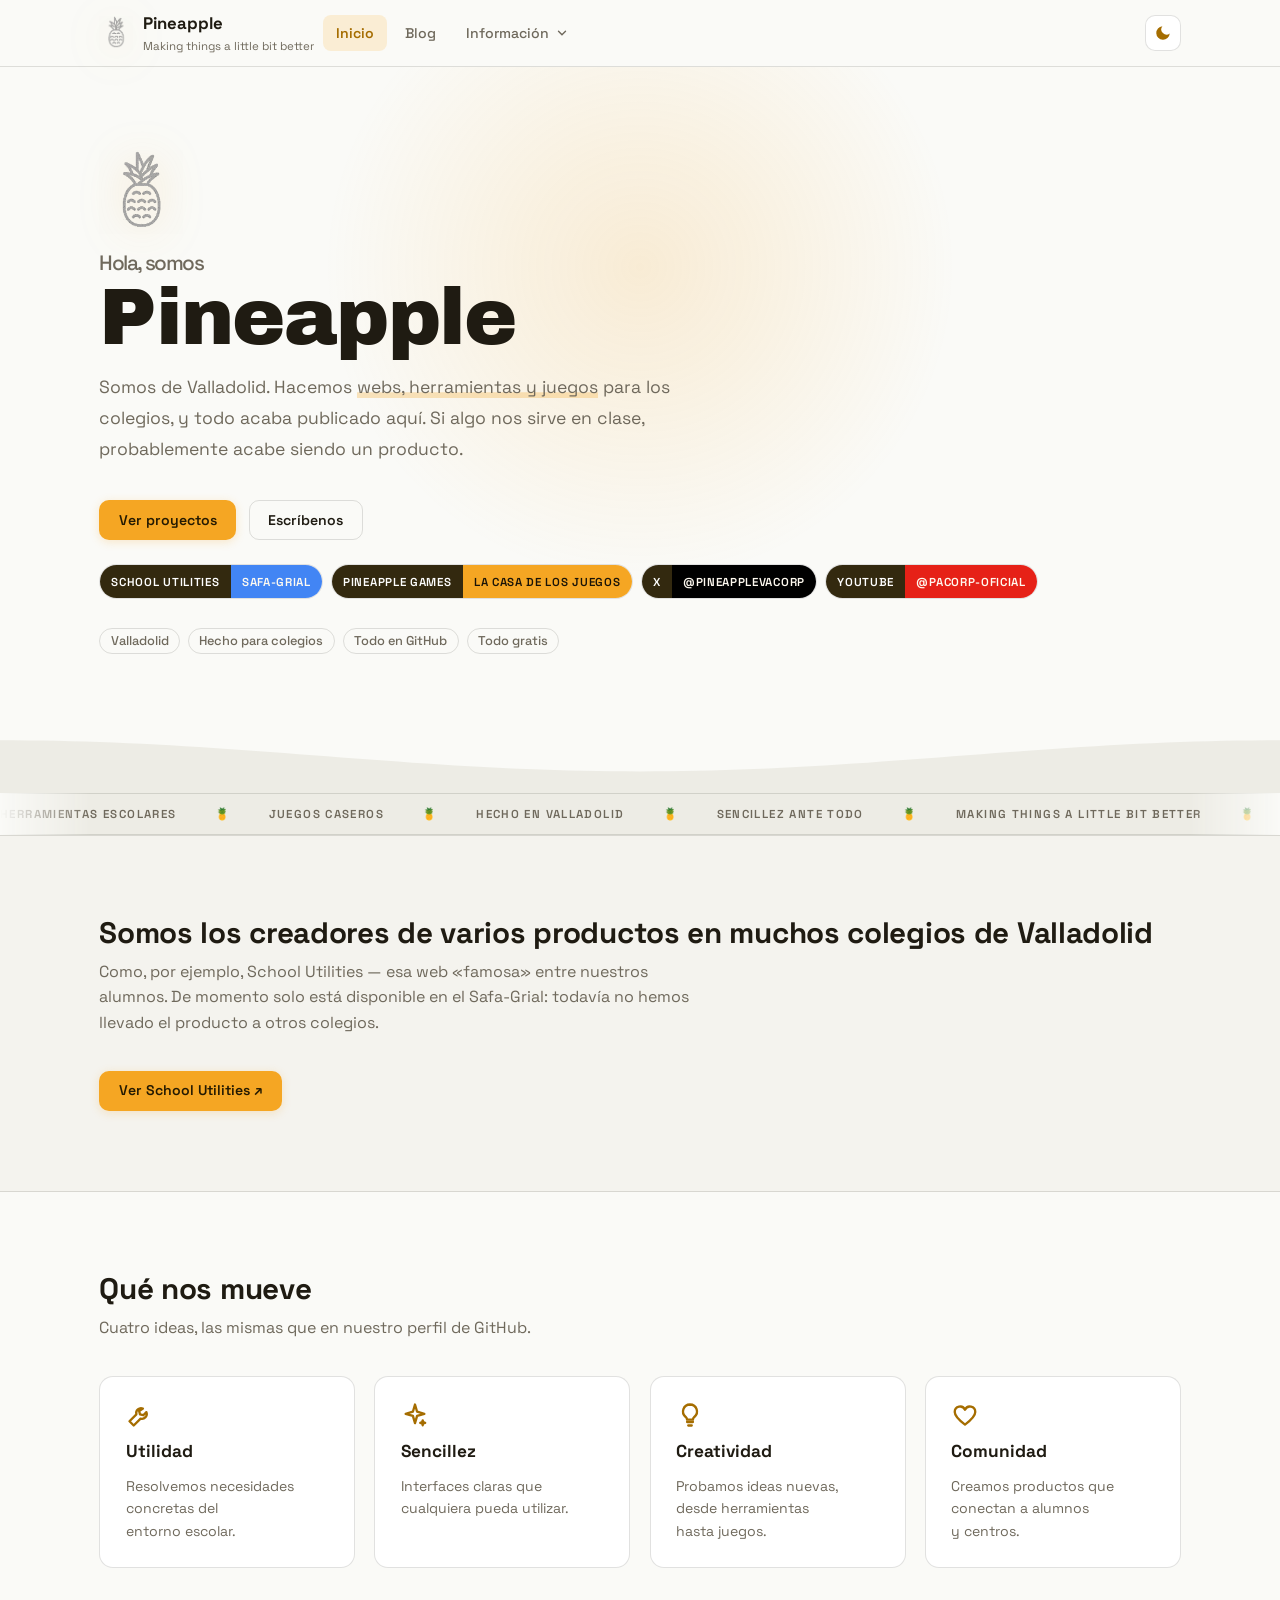
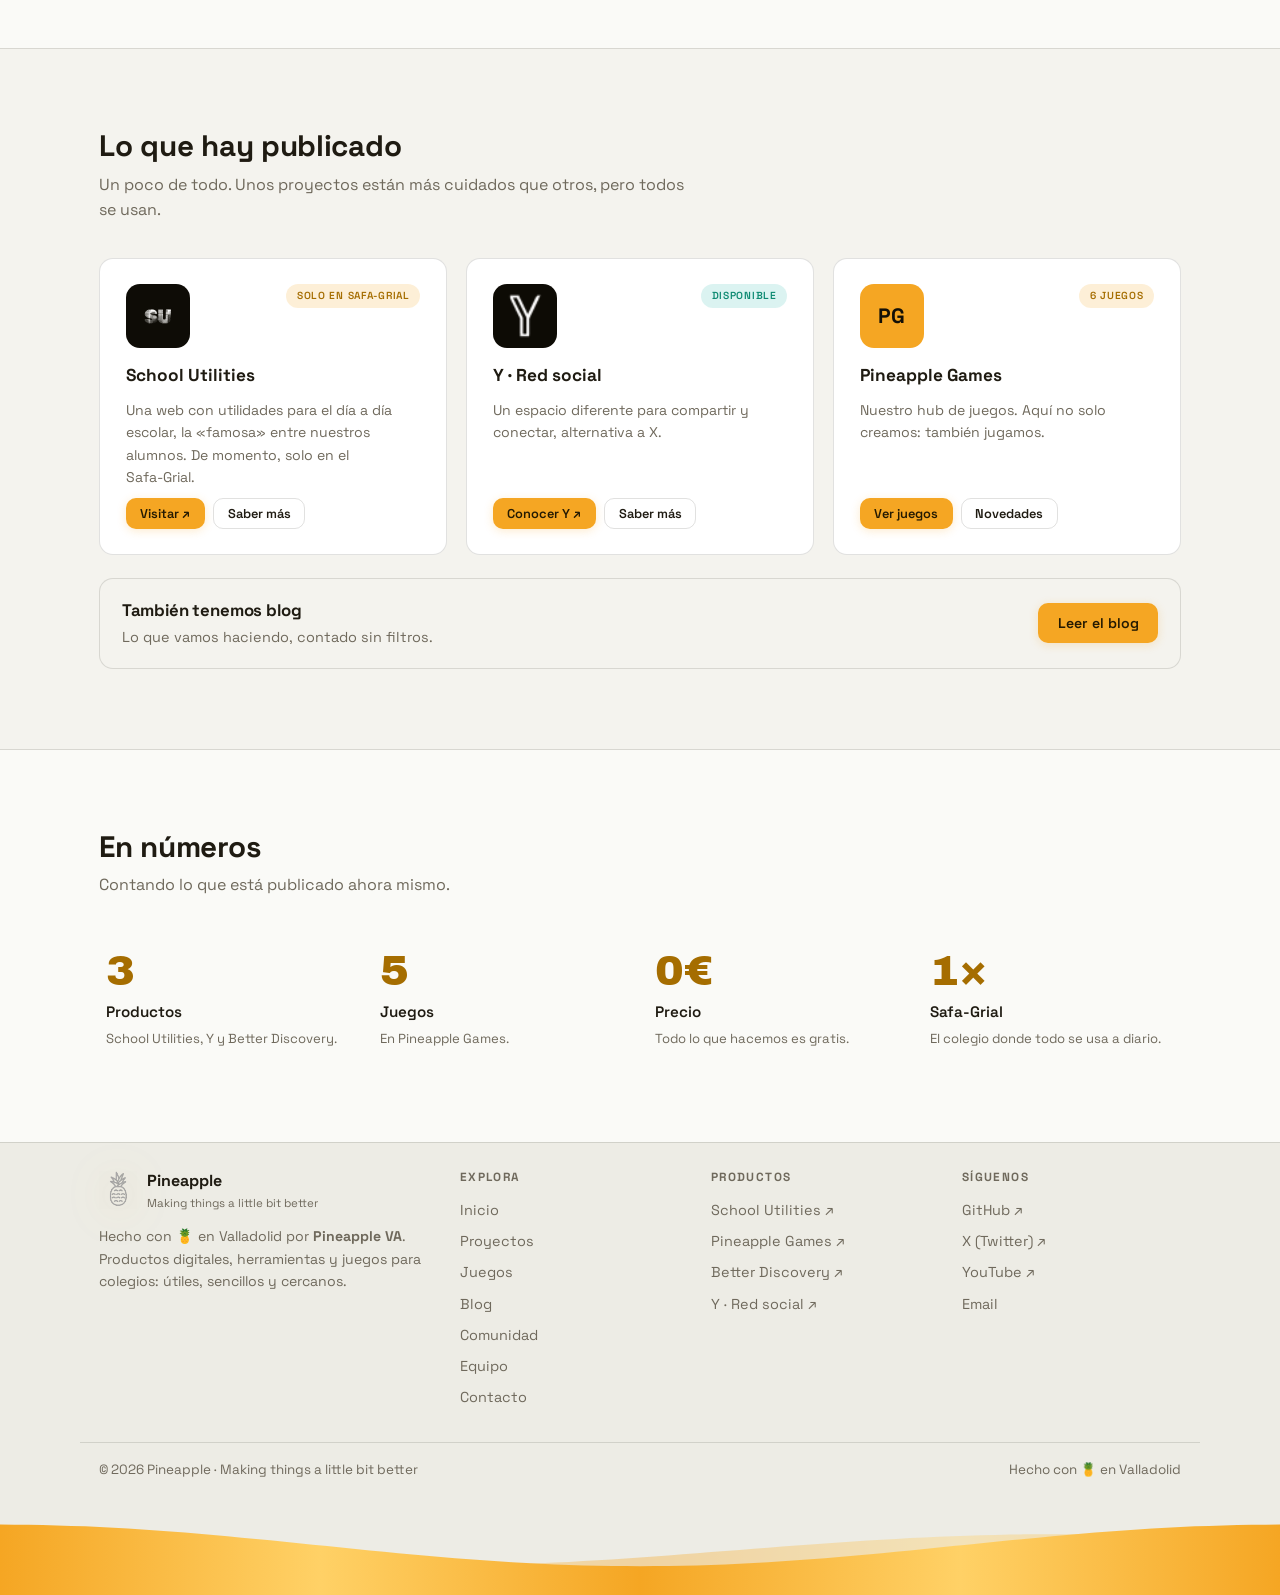
==== commit 3332d981: "Google Tag Manager" ====
--- a/index.html
+++ b/index.html
@@ -1,6 +1,13 @@
 <!DOCTYPE html>
 <html lang="es">
 <head>
+<!-- Google Tag Manager -->
+<script>(function(w,d,s,l,i){w[l]=w[l]||[];w[l].push({'gtm.start':
+new Date().getTime(),event:'gtm.js'});var f=d.getElementsByTagName(s)[0],
+j=d.createElement(s),dl=l!='dataLayer'?'&l='+l:'';j.async=true;j.src=
+'https://www.googletagmanager.com/gtm.js?id='+i+dl;f.parentNode.insertBefore(j,f);
+})(window,document,'script','dataLayer','GTM-TTN7X5RM');</script>
+<!-- End Google Tag Manager -->
   <meta charset="UTF-8">
   <meta name="viewport" content="width=device-width, initial-scale=1.0">
 
@@ -65,6 +72,10 @@
   </script>
 </head>
 <body>
+<!-- Google Tag Manager (noscript) -->
+<noscript><iframe src="https://www.googletagmanager.com/ns.html?id=GTM-TTN7X5RM"
+height="0" width="0" style="display:none;visibility:hidden"></iframe></noscript>
+<!-- End Google Tag Manager (noscript) -->
 
   <a class="skip-link" href="#main">Saltar al contenido</a>
   <div class="progress" aria-hidden="true"><span id="progressBar"></span></div>
@@ -111,6 +122,8 @@
 
     <!-- ======================= Hero ======================= -->
     <section class="hero" id="inicio">
+      <div class="orb orb-1" aria-hidden="true"></div>
+      <div class="orb orb-2" aria-hidden="true"></div>
       <div class="wrap">
         <img class="hero-logo" src="/assets/img/pineapple.png" alt="Logo de Pineapple: una piña dibujada en trazo blanco" width="112" height="112">
 
@@ -191,8 +204,8 @@
         <p class="section-sub reveal d1">Como, por ejemplo, <span translate="no">School Utilities</span> — esa web «famosa» entre
         nuestros alumnos. De momento solo está disponible en el Safa-Grial: todavía no hemos llevado
         el producto a otros colegios.</p>
-        <div class="hero-actions hero-actions--flush">
-          <a class="btn primary" href="https://sites.google.com/safa-grial.es/school-utilities/inicio" target="_blank" rel="noopener" aria-label="Ver School Utilities">Visitar ↗</a>
+        <div class="hero-actions" style="justify-content:flex-start;margin-top:0;">
+          <a class="btn primary" href="https://sites.google.com/safa-grial.es/school-utilities/inicio" target="_blank" rel="noopener">Ver School Utilities ↗</a>
         </div>
       </div>
     </section>
@@ -203,28 +216,28 @@
         <h2 class="section-title reveal">Qué nos mueve</h2>
         <p class="section-sub reveal d1">Cuatro ideas, las mismas que en nuestro perfil de GitHub.</p>
         <div class="cards grid-4">
-          <article class="card note note-a reveal d1">
+          <article class="card tilt note note-a reveal d1">
             <div class="icon" aria-hidden="true">
               <svg viewBox="0 0 24 24" fill="none" stroke="currentColor" stroke-width="2" stroke-linecap="round" stroke-linejoin="round"><path d="M14.5 6.5a4.2 4.2 0 0 0-5.6 5L3 17.4 6.6 21l5.9-5.9a4.2 4.2 0 0 0 5-5.6l-2.7 2.7-2.8-.7-.7-2.8z"/></svg>
             </div>
             <h3>Utilidad</h3>
             <p>Resolvemos necesidades concretas del entorno escolar.</p>
           </article>
-          <article class="card note note-b reveal d2">
+          <article class="card tilt note note-b reveal d2">
             <div class="icon" aria-hidden="true">
               <svg viewBox="0 0 24 24" fill="none" stroke="currentColor" stroke-width="2" stroke-linecap="round" stroke-linejoin="round"><path d="M12 3l1.8 6.2L20 11l-6.2 1.8L12 19l-1.8-6.2L4 11l6.2-1.8z"/><path d="M18.6 16.6l.5 1.6 1.6.5-1.6.5-.5 1.6-.5-1.6-1.6-.5 1.6-.5z"/></svg>
             </div>
             <h3>Sencillez</h3>
             <p>Interfaces claras que cualquiera pueda utilizar.</p>
           </article>
-          <article class="card note note-c reveal d3">
+          <article class="card tilt note note-c reveal d3">
             <div class="icon" aria-hidden="true">
               <svg viewBox="0 0 24 24" fill="none" stroke="currentColor" stroke-width="2" stroke-linecap="round" stroke-linejoin="round"><path d="M9.5 18h5"/><path d="M10.5 21h3"/><path d="M12 3a6 6 0 0 1 3.7 10.7c-.7.6-1.2 1.4-1.2 2.3H9.5c0-.9-.5-1.7-1.2-2.3A6 6 0 0 1 12 3z"/></svg>
             </div>
             <h3>Creatividad</h3>
             <p>Probamos ideas nuevas, desde herramientas hasta juegos.</p>
           </article>
-          <article class="card note note-d reveal d4">
+          <article class="card tilt note note-d reveal d4">
             <div class="icon" aria-hidden="true">
               <svg viewBox="0 0 24 24" fill="none" stroke="currentColor" stroke-width="2" stroke-linecap="round" stroke-linejoin="round"><path d="M12 20.2C7.2 16.6 3.2 13.2 3.2 9.4a4.6 4.6 0 0 1 8.8-1.9 4.6 4.6 0 0 1 8.8 1.9c0 3.8-4 7.2-8.8 10.8z"/></svg>
             </div>
@@ -242,7 +255,7 @@
         <p class="section-sub reveal d1">Un poco de todo. Unos proyectos están más cuidados que otros, pero todos se usan.</p>
 
         <div class="cards grid-3">
-          <article class="card reveal d1">
+          <article class="card tilt reveal d1">
             <div class="card-top">
               <span class="logo-tile">
                 <img src="/assets/img/school-utilities.png" alt="Logo de School Utilities" width="64" height="64" loading="lazy">
@@ -252,12 +265,12 @@
             <h3 translate="no">School Utilities</h3>
             <p>Una web con utilidades para el día a día escolar, la «famosa» entre nuestros alumnos. De momento, solo en el Safa-Grial.</p>
             <div class="card-links">
-              <a class="btn small primary" href="https://sites.google.com/safa-grial.es/school-utilities/inicio" target="_blank" rel="noopener" aria-label="Visitar School Utilities">Visitar ↗</a>
+              <a class="btn small primary" href="https://sites.google.com/safa-grial.es/school-utilities/inicio" target="_blank" rel="noopener">Visitar ↗</a>
               <a class="btn small ghost" href="/proyectos">Saber más</a>
             </div>
           </article>
 
-          <article class="card reveal d2">
+          <article class="card tilt reveal d2">
             <div class="card-top">
               <span class="logo-tile">
                 <img src="/assets/img/y.png" alt="Logo de Y: la letra Y en blanco" width="64" height="64" loading="lazy">
@@ -272,7 +285,7 @@
             </div>
           </article>
 
-          <article class="card reveal d3">
+          <article class="card tilt reveal d3">
             <div class="card-top">
               <span class="logo-tile emoji-tile t-amber" aria-hidden="true">PG</span>
               <span class="badge beta">6 juegos</span>
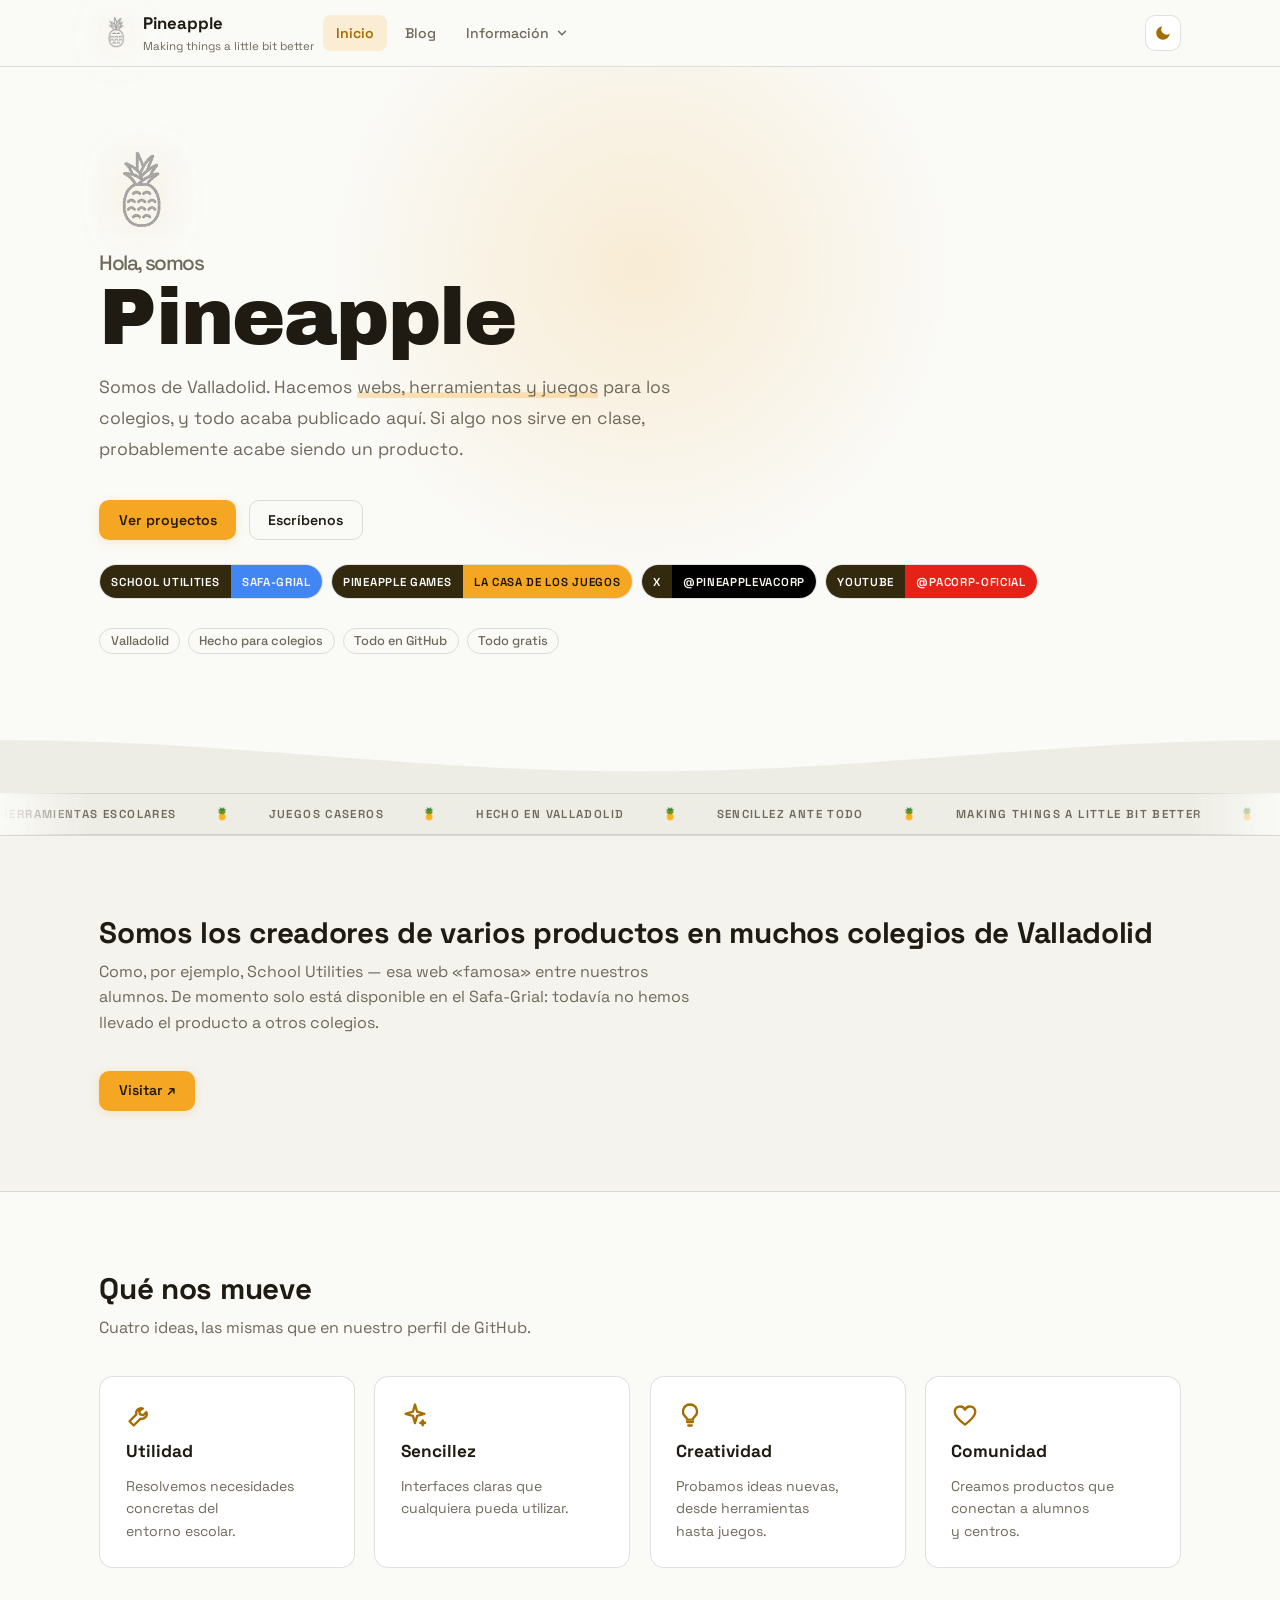
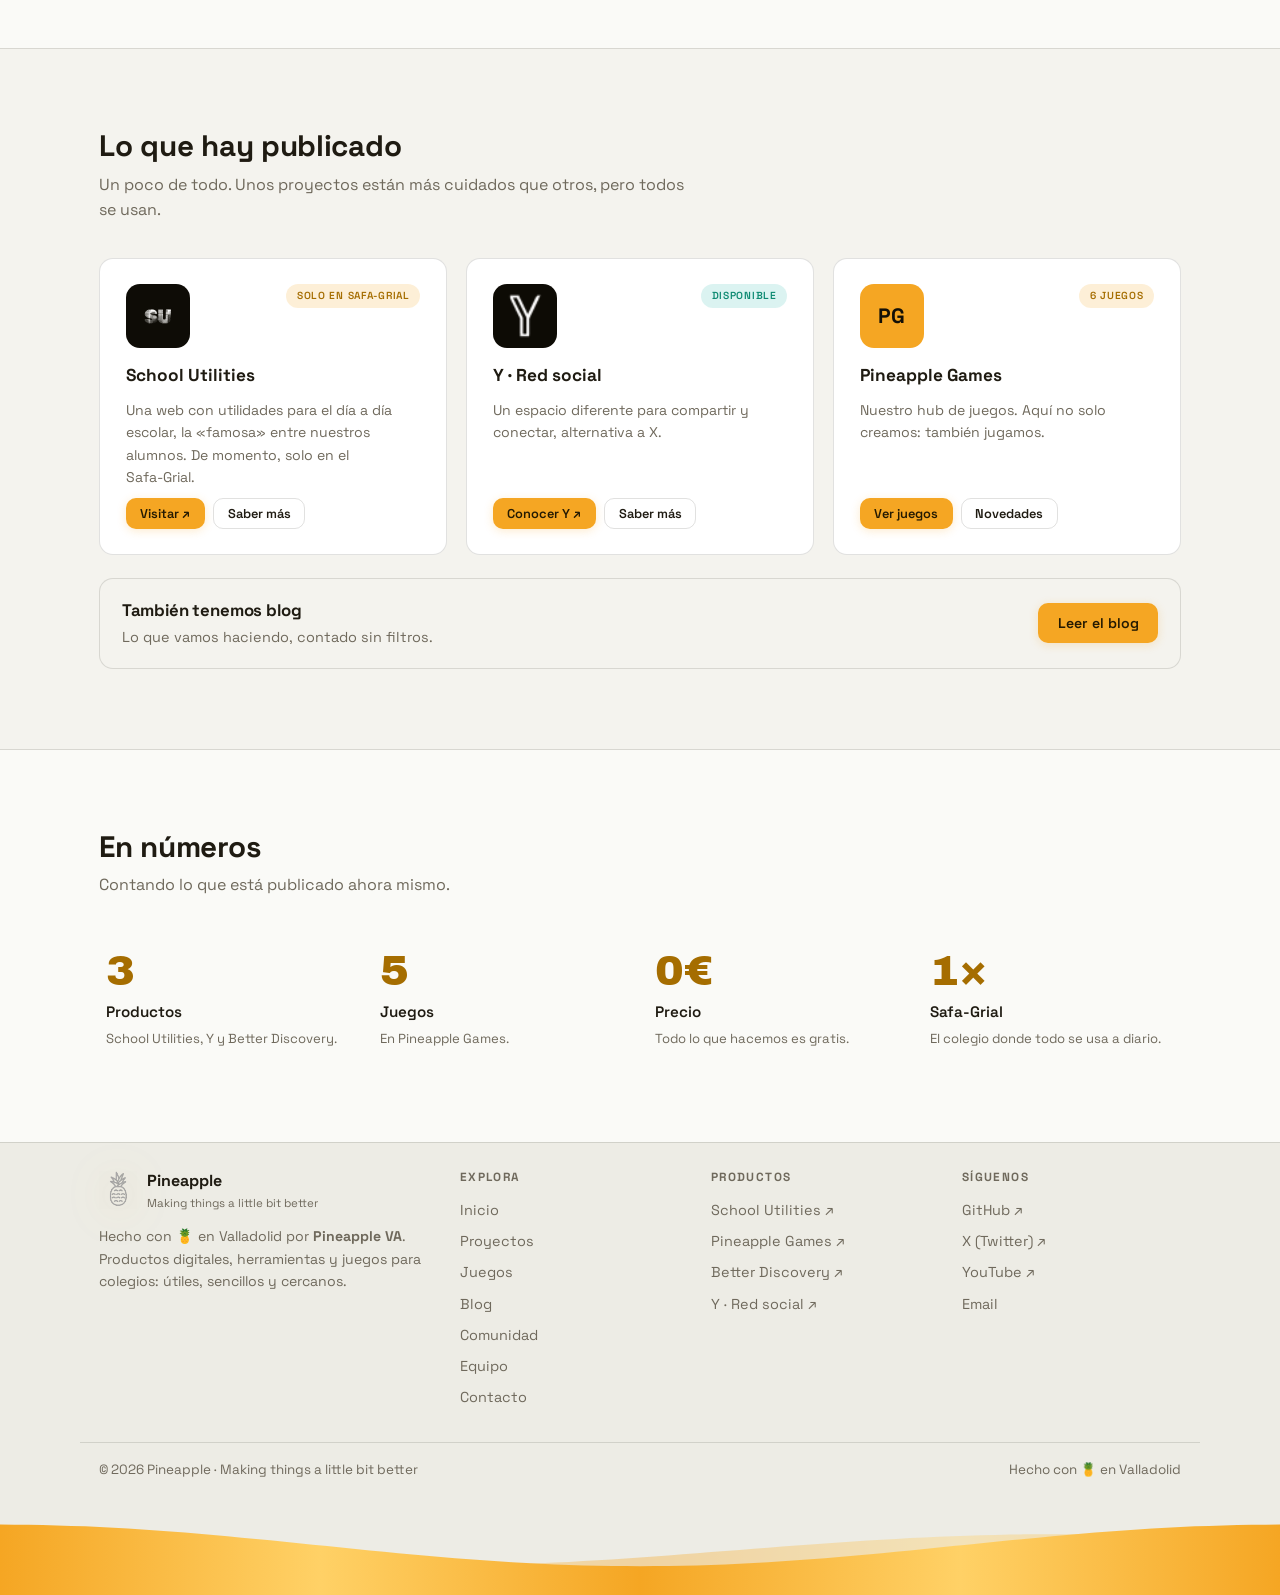
==== commit 81662200: "arreglos: HTML válido y páginas del blog al día Validación (html-validate pasa de 27 errores a 0) - " ====
--- a/index.html
+++ b/index.html
@@ -1,13 +1,6 @@
 <!DOCTYPE html>
 <html lang="es">
 <head>
-<!-- Google Tag Manager -->
-<script>(function(w,d,s,l,i){w[l]=w[l]||[];w[l].push({'gtm.start':
-new Date().getTime(),event:'gtm.js'});var f=d.getElementsByTagName(s)[0],
-j=d.createElement(s),dl=l!='dataLayer'?'&l='+l:'';j.async=true;j.src=
-'https://www.googletagmanager.com/gtm.js?id='+i+dl;f.parentNode.insertBefore(j,f);
-})(window,document,'script','dataLayer','GTM-TTN7X5RM');</script>
-<!-- End Google Tag Manager -->
   <meta charset="UTF-8">
   <meta name="viewport" content="width=device-width, initial-scale=1.0">
 
@@ -72,10 +65,6 @@
   </script>
 </head>
 <body>
-<!-- Google Tag Manager (noscript) -->
-<noscript><iframe src="https://www.googletagmanager.com/ns.html?id=GTM-TTN7X5RM"
-height="0" width="0" style="display:none;visibility:hidden"></iframe></noscript>
-<!-- End Google Tag Manager (noscript) -->
 
   <a class="skip-link" href="#main">Saltar al contenido</a>
   <div class="progress" aria-hidden="true"><span id="progressBar"></span></div>
@@ -88,7 +77,7 @@
         <span><span translate="no">Pineapple</span><small>Making things a little bit better</small></span>
       </a>
 
-      <button id="navToggle" class="nav-toggle" aria-expanded="false" aria-controls="siteNav" aria-label="Abrir menú">
+      <button type="button" id="navToggle" class="nav-toggle" aria-expanded="false" aria-controls="siteNav" aria-label="Abrir menú">
         <svg viewBox="0 0 24 24" width="22" height="22" fill="none" stroke="currentColor" stroke-width="2" stroke-linecap="round" aria-hidden="true"><path d="M4 7h16M4 12h16M4 17h16"/></svg>
       </button>
 
@@ -122,8 +111,6 @@
 
     <!-- ======================= Hero ======================= -->
     <section class="hero" id="inicio">
-      <div class="orb orb-1" aria-hidden="true"></div>
-      <div class="orb orb-2" aria-hidden="true"></div>
       <div class="wrap">
         <img class="hero-logo" src="/assets/img/pineapple.png" alt="Logo de Pineapple: una piña dibujada en trazo blanco" width="112" height="112">
 
@@ -204,8 +191,8 @@
         <p class="section-sub reveal d1">Como, por ejemplo, <span translate="no">School Utilities</span> — esa web «famosa» entre
         nuestros alumnos. De momento solo está disponible en el Safa-Grial: todavía no hemos llevado
         el producto a otros colegios.</p>
-        <div class="hero-actions" style="justify-content:flex-start;margin-top:0;">
-          <a class="btn primary" href="https://sites.google.com/safa-grial.es/school-utilities/inicio" target="_blank" rel="noopener">Ver School Utilities ↗</a>
+        <div class="hero-actions hero-actions--flush">
+          <a class="btn primary" href="https://sites.google.com/safa-grial.es/school-utilities/inicio" target="_blank" rel="noopener" aria-label="Ver School Utilities">Visitar ↗</a>
         </div>
       </div>
     </section>
@@ -216,28 +203,28 @@
         <h2 class="section-title reveal">Qué nos mueve</h2>
         <p class="section-sub reveal d1">Cuatro ideas, las mismas que en nuestro perfil de GitHub.</p>
         <div class="cards grid-4">
-          <article class="card tilt note note-a reveal d1">
+          <article class="card reveal d1">
             <div class="icon" aria-hidden="true">
               <svg viewBox="0 0 24 24" fill="none" stroke="currentColor" stroke-width="2" stroke-linecap="round" stroke-linejoin="round"><path d="M14.5 6.5a4.2 4.2 0 0 0-5.6 5L3 17.4 6.6 21l5.9-5.9a4.2 4.2 0 0 0 5-5.6l-2.7 2.7-2.8-.7-.7-2.8z"/></svg>
             </div>
             <h3>Utilidad</h3>
             <p>Resolvemos necesidades concretas del entorno escolar.</p>
           </article>
-          <article class="card tilt note note-b reveal d2">
+          <article class="card reveal d2">
             <div class="icon" aria-hidden="true">
               <svg viewBox="0 0 24 24" fill="none" stroke="currentColor" stroke-width="2" stroke-linecap="round" stroke-linejoin="round"><path d="M12 3l1.8 6.2L20 11l-6.2 1.8L12 19l-1.8-6.2L4 11l6.2-1.8z"/><path d="M18.6 16.6l.5 1.6 1.6.5-1.6.5-.5 1.6-.5-1.6-1.6-.5 1.6-.5z"/></svg>
             </div>
             <h3>Sencillez</h3>
             <p>Interfaces claras que cualquiera pueda utilizar.</p>
           </article>
-          <article class="card tilt note note-c reveal d3">
+          <article class="card reveal d3">
             <div class="icon" aria-hidden="true">
               <svg viewBox="0 0 24 24" fill="none" stroke="currentColor" stroke-width="2" stroke-linecap="round" stroke-linejoin="round"><path d="M9.5 18h5"/><path d="M10.5 21h3"/><path d="M12 3a6 6 0 0 1 3.7 10.7c-.7.6-1.2 1.4-1.2 2.3H9.5c0-.9-.5-1.7-1.2-2.3A6 6 0 0 1 12 3z"/></svg>
             </div>
             <h3>Creatividad</h3>
             <p>Probamos ideas nuevas, desde herramientas hasta juegos.</p>
           </article>
-          <article class="card tilt note note-d reveal d4">
+          <article class="card reveal d4">
             <div class="icon" aria-hidden="true">
               <svg viewBox="0 0 24 24" fill="none" stroke="currentColor" stroke-width="2" stroke-linecap="round" stroke-linejoin="round"><path d="M12 20.2C7.2 16.6 3.2 13.2 3.2 9.4a4.6 4.6 0 0 1 8.8-1.9 4.6 4.6 0 0 1 8.8 1.9c0 3.8-4 7.2-8.8 10.8z"/></svg>
             </div>
@@ -255,7 +242,7 @@
         <p class="section-sub reveal d1">Un poco de todo. Unos proyectos están más cuidados que otros, pero todos se usan.</p>
 
         <div class="cards grid-3">
-          <article class="card tilt reveal d1">
+          <article class="card reveal d1">
             <div class="card-top">
               <span class="logo-tile">
                 <img src="/assets/img/school-utilities.png" alt="Logo de School Utilities" width="64" height="64" loading="lazy">
@@ -265,12 +252,12 @@
             <h3 translate="no">School Utilities</h3>
             <p>Una web con utilidades para el día a día escolar, la «famosa» entre nuestros alumnos. De momento, solo en el Safa-Grial.</p>
             <div class="card-links">
-              <a class="btn small primary" href="https://sites.google.com/safa-grial.es/school-utilities/inicio" target="_blank" rel="noopener">Visitar ↗</a>
+              <a class="btn small primary" href="https://sites.google.com/safa-grial.es/school-utilities/inicio" target="_blank" rel="noopener" aria-label="Visitar School Utilities">Visitar ↗</a>
               <a class="btn small ghost" href="/proyectos">Saber más</a>
             </div>
           </article>
 
-          <article class="card tilt reveal d2">
+          <article class="card reveal d2">
             <div class="card-top">
               <span class="logo-tile">
                 <img src="/assets/img/y.png" alt="Logo de Y: la letra Y en blanco" width="64" height="64" loading="lazy">
@@ -285,7 +272,7 @@
             </div>
           </article>
 
-          <article class="card tilt reveal d3">
+          <article class="card reveal d3">
             <div class="card-top">
               <span class="logo-tile emoji-tile t-amber" aria-hidden="true">PG</span>
               <span class="badge beta">6 juegos</span>
@@ -413,7 +400,7 @@
     </div>
   </footer>
 
-  <button id="toTop" class="to-top" aria-label="Volver arriba">
+  <button type="button" id="toTop" class="to-top" aria-label="Volver arriba">
     <svg viewBox="0 0 24 24" width="20" height="20" fill="none" stroke="currentColor" stroke-width="2.2" stroke-linecap="round" stroke-linejoin="round" aria-hidden="true"><path d="m18 15-6-6-6 6"/></svg>
   </button>
 
--- a/assets/css/style.css
+++ b/assets/css/style.css
@@ -2173,6 +2173,7 @@
 .hero-actions--flush { margin-top: 0; }
 .lead--tight       { margin-top: .6rem; }
 .footer-bottom--plain { border-top: 0; }
+.w-full            { width: 100%; }   /* barra de lenguajes del perfil */
 
 /* Titulares equilibrados: evita líneas huérfanas de una palabra. */
 h1, h2, h3, .section-title, .stat-num { text-wrap: balance; }
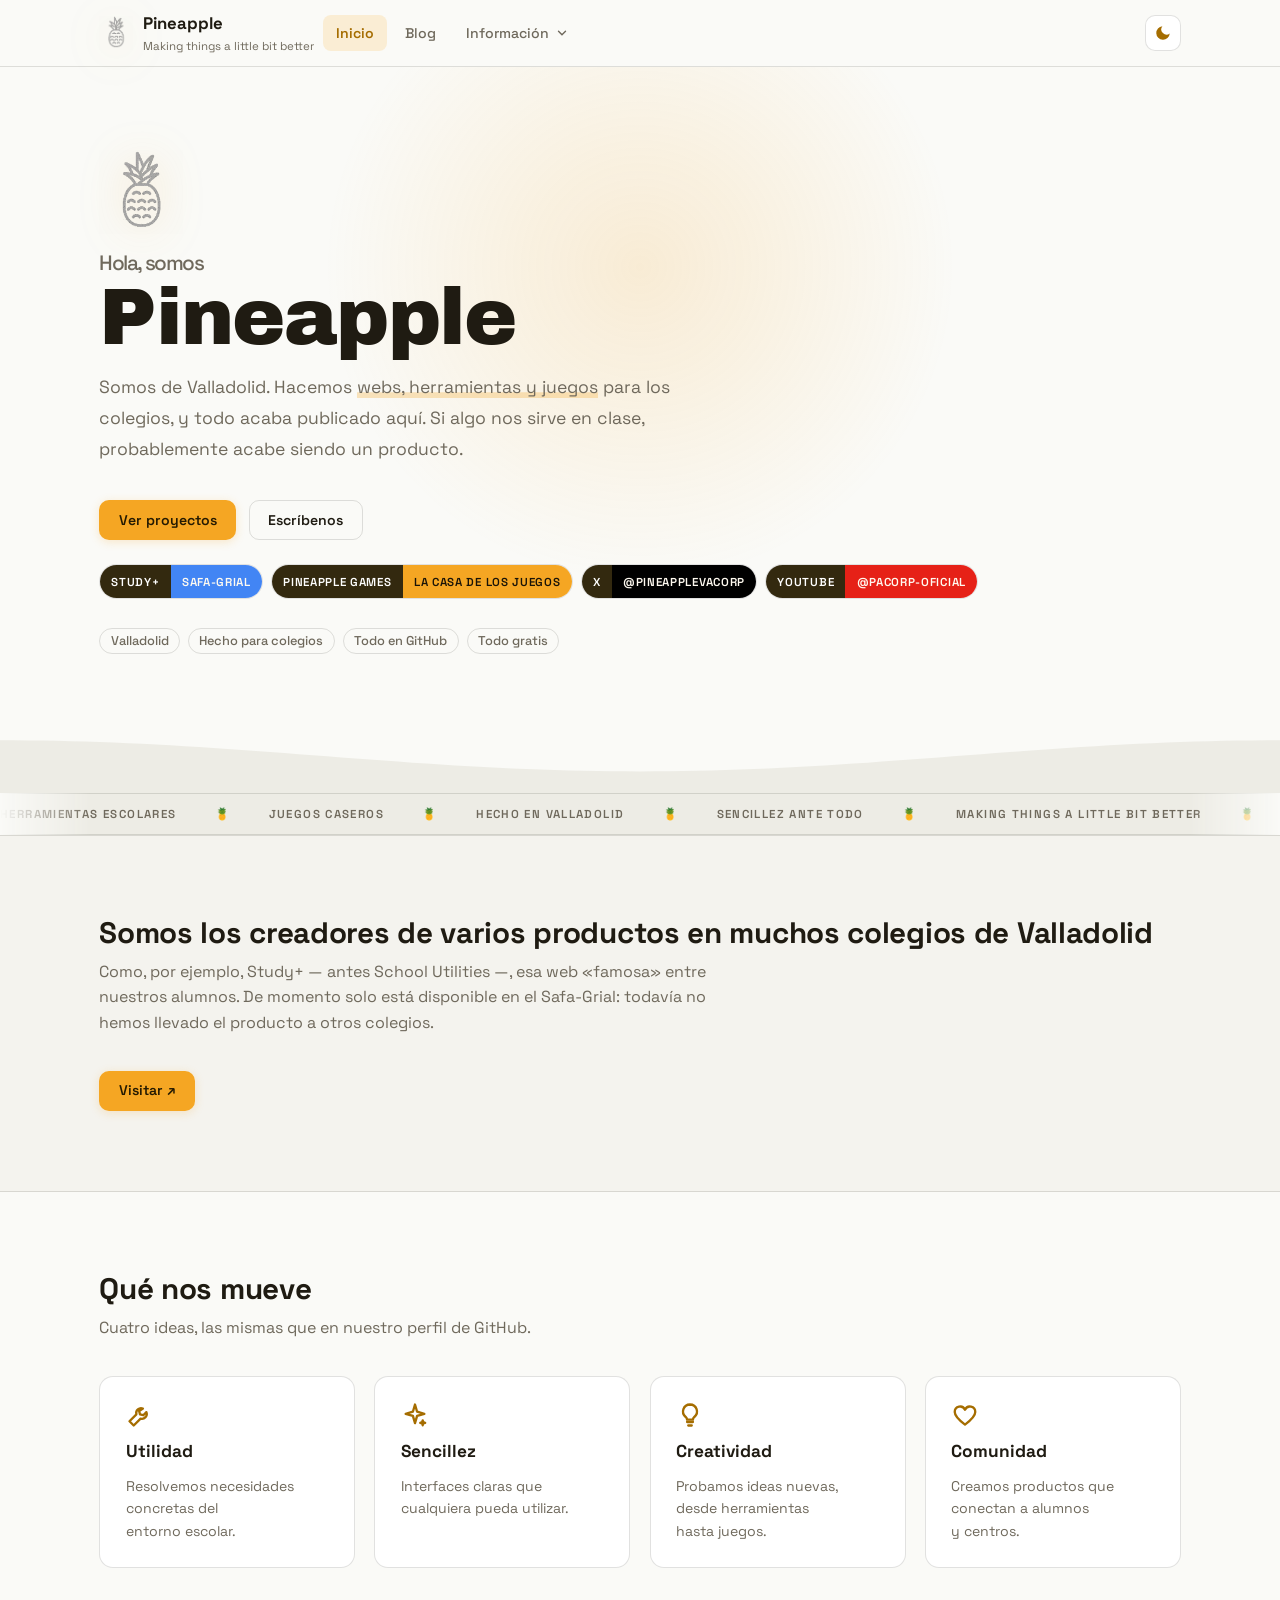
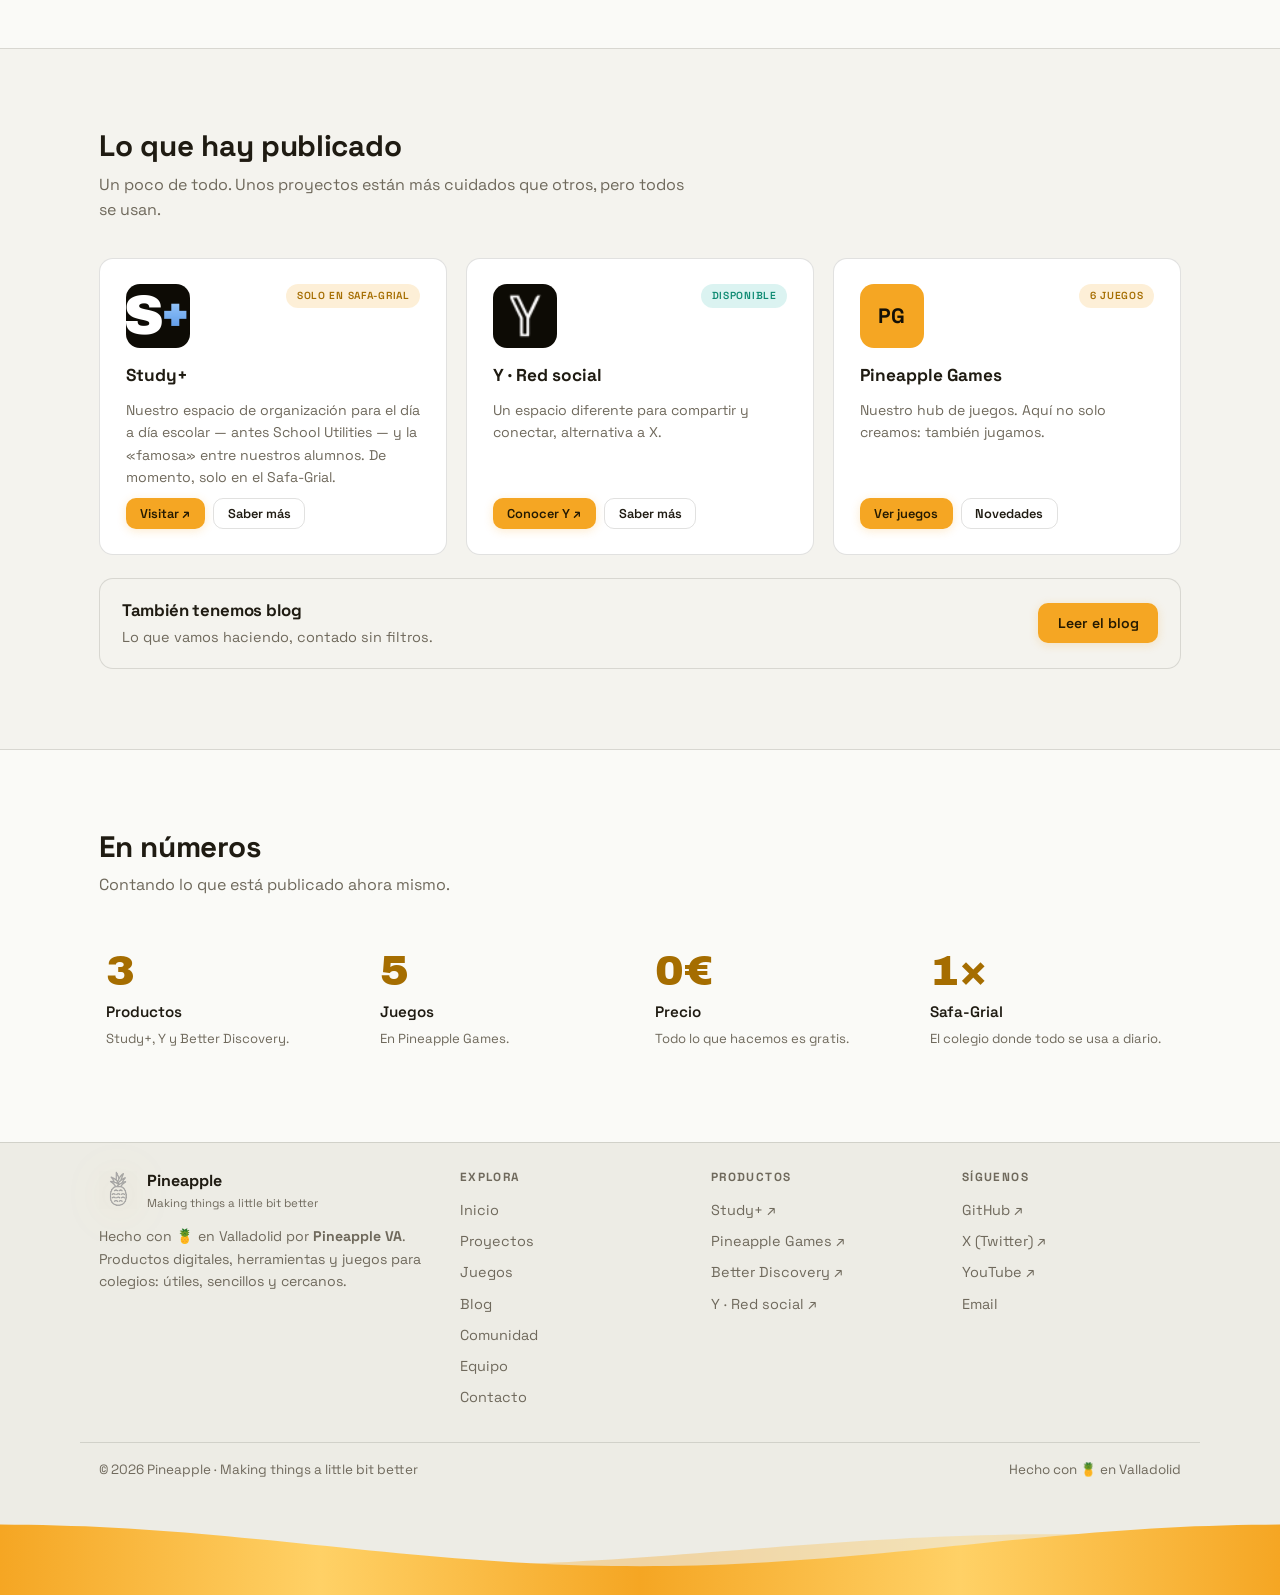
==== commit 86652a01: "rebranding: School Utilities pasa a ser Study+ Nuevo nombre, nuevo logo y entrada propia en el blog." ====
--- a/index.html
+++ b/index.html
@@ -5,7 +5,7 @@
   <meta name="viewport" content="width=device-width, initial-scale=1.0">
 
   <title>Pineapple VA · webs, herramientas y juegos para colegios</title>
-  <meta name="description" content="Pineapple VA es un equipo de Valladolid que hace webs, herramientas y juegos para los colegios. School Utilities, Y, Better Discovery, Pineapple Games y más: todo gratis.">
+  <meta name="description" content="Pineapple VA es un equipo de Valladolid que hace webs, herramientas y juegos para los colegios. Study+, Y, Better Discovery, Pineapple Games y más: todo gratis.">
   <meta name="author" content="Pineapple VA">
   <meta name="theme-color" content="#131007">
   <link rel="canonical" href="https://pineappleva.github.io/">
@@ -131,7 +131,7 @@
 
         <div class="badges-row" data-animate="5">
           <a class="x-badge" href="https://sites.google.com/safa-grial.es/school-utilities/inicio" target="_blank" rel="noopener">
-            <span class="k">School Utilities</span><span class="v v-blue">Safa-Grial</span>
+            <span class="k">Study+</span><span class="v v-blue">Safa-Grial</span>
           </a>
           <a class="x-badge" href="/juegos">
             <span class="k">Pineapple Games</span><span class="v v-brand">La casa de los juegos</span>
@@ -188,11 +188,11 @@
     <section class="section alt" id="colegios">
       <div class="wrap">
         <h2 class="section-title reveal">Somos los creadores de varios productos en muchos colegios de Valladolid</h2>
-        <p class="section-sub reveal d1">Como, por ejemplo, <span translate="no">School Utilities</span> — esa web «famosa» entre
+        <p class="section-sub reveal d1">Como, por ejemplo, <span translate="no">Study+</span> — antes School Utilities —, esa web «famosa» entre
         nuestros alumnos. De momento solo está disponible en el Safa-Grial: todavía no hemos llevado
         el producto a otros colegios.</p>
         <div class="hero-actions hero-actions--flush">
-          <a class="btn primary" href="https://sites.google.com/safa-grial.es/school-utilities/inicio" target="_blank" rel="noopener" aria-label="Ver School Utilities">Visitar ↗</a>
+          <a class="btn primary" href="https://sites.google.com/safa-grial.es/school-utilities/inicio" target="_blank" rel="noopener" aria-label="Ver Study+">Visitar ↗</a>
         </div>
       </div>
     </section>
@@ -245,14 +245,14 @@
           <article class="card reveal d1">
             <div class="card-top">
               <span class="logo-tile">
-                <img src="/assets/img/school-utilities.png" alt="Logo de School Utilities" width="64" height="64" loading="lazy">
+                <img src="/assets/img/study-plus-light.png" alt="Logo de Study+" width="64" height="64" loading="lazy">
               </span>
               <span class="badge beta">Solo en Safa-Grial</span>
             </div>
-            <h3 translate="no">School Utilities</h3>
-            <p>Una web con utilidades para el día a día escolar, la «famosa» entre nuestros alumnos. De momento, solo en el Safa-Grial.</p>
+            <h3 translate="no">Study+</h3>
+            <p>Nuestro espacio de organización para el día a día escolar — antes School Utilities — y la «famosa» entre nuestros alumnos. De momento, solo en el Safa-Grial.</p>
             <div class="card-links">
-              <a class="btn small primary" href="https://sites.google.com/safa-grial.es/school-utilities/inicio" target="_blank" rel="noopener" aria-label="Visitar School Utilities">Visitar ↗</a>
+              <a class="btn small primary" href="https://sites.google.com/safa-grial.es/school-utilities/inicio" target="_blank" rel="noopener" aria-label="Visitar Study+">Visitar ↗</a>
               <a class="btn small ghost" href="/proyectos">Saber más</a>
             </div>
           </article>
@@ -305,7 +305,7 @@
           <div class="stat reveal d1">
             <span class="stat-num" data-count="3">3</span>
             <span class="stat-label">Productos</span>
-            <span class="stat-desc">School Utilities, Y y Better Discovery.</span>
+            <span class="stat-desc">Study+, Y y Better Discovery.</span>
           </div>
           <div class="stat reveal d2">
             <span class="stat-num" data-count="6">6</span>
@@ -356,7 +356,7 @@
       <nav class="footer-col" aria-label="Nuestros productos">
         <h3>Productos</h3>
         <ul>
-          <li><a href="https://sites.google.com/safa-grial.es/school-utilities/inicio" target="_blank" rel="noopener">School Utilities ↗</a></li>
+          <li><a href="https://sites.google.com/safa-grial.es/school-utilities/inicio" target="_blank" rel="noopener">Study+ ↗</a></li>
           <li><a href="https://pineappleva.github.io/Games/" target="_blank" rel="noopener">Pineapple Games ↗</a></li>
           <li><a href="https://pineappleva.github.io/Better-Discovery/" target="_blank" rel="noopener">Better Discovery ↗</a></li>
           <li><a href="https://complain.base44.app/" target="_blank" rel="noopener">Y · Red social ↗</a></li>
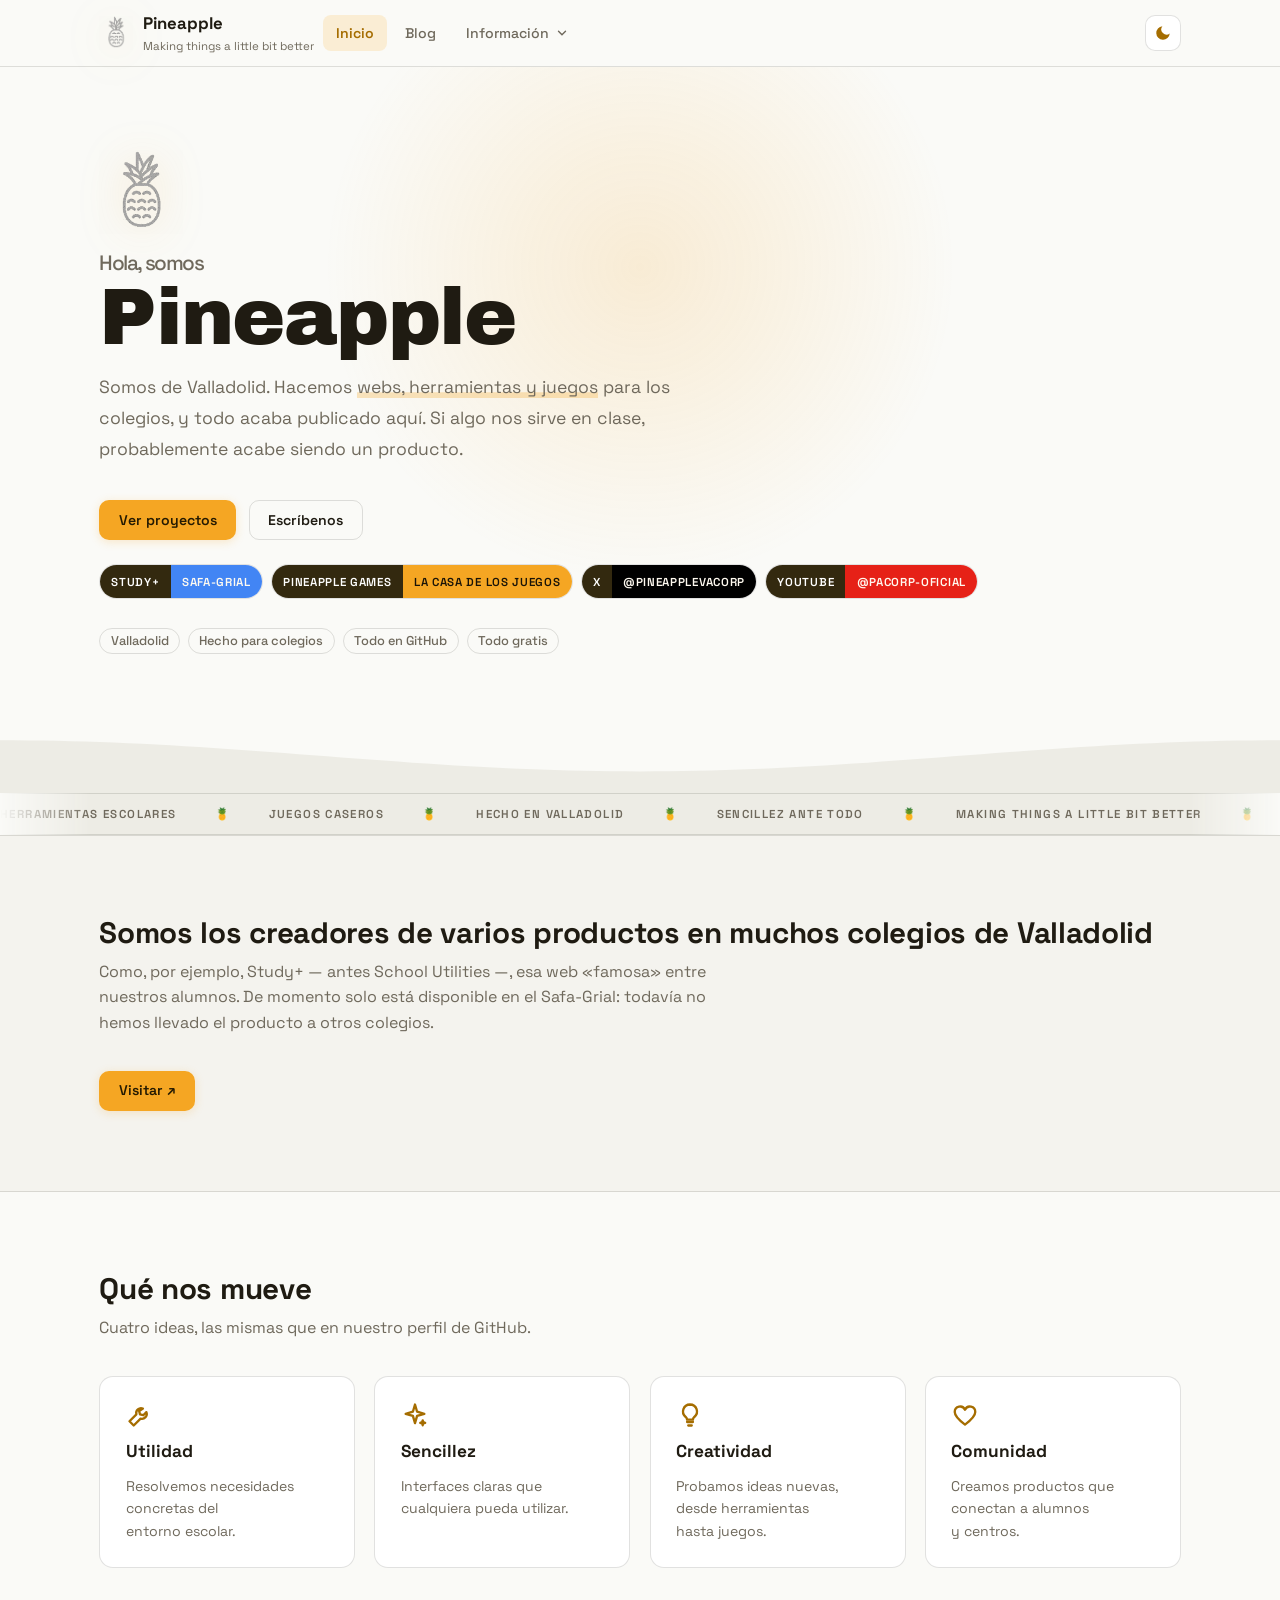
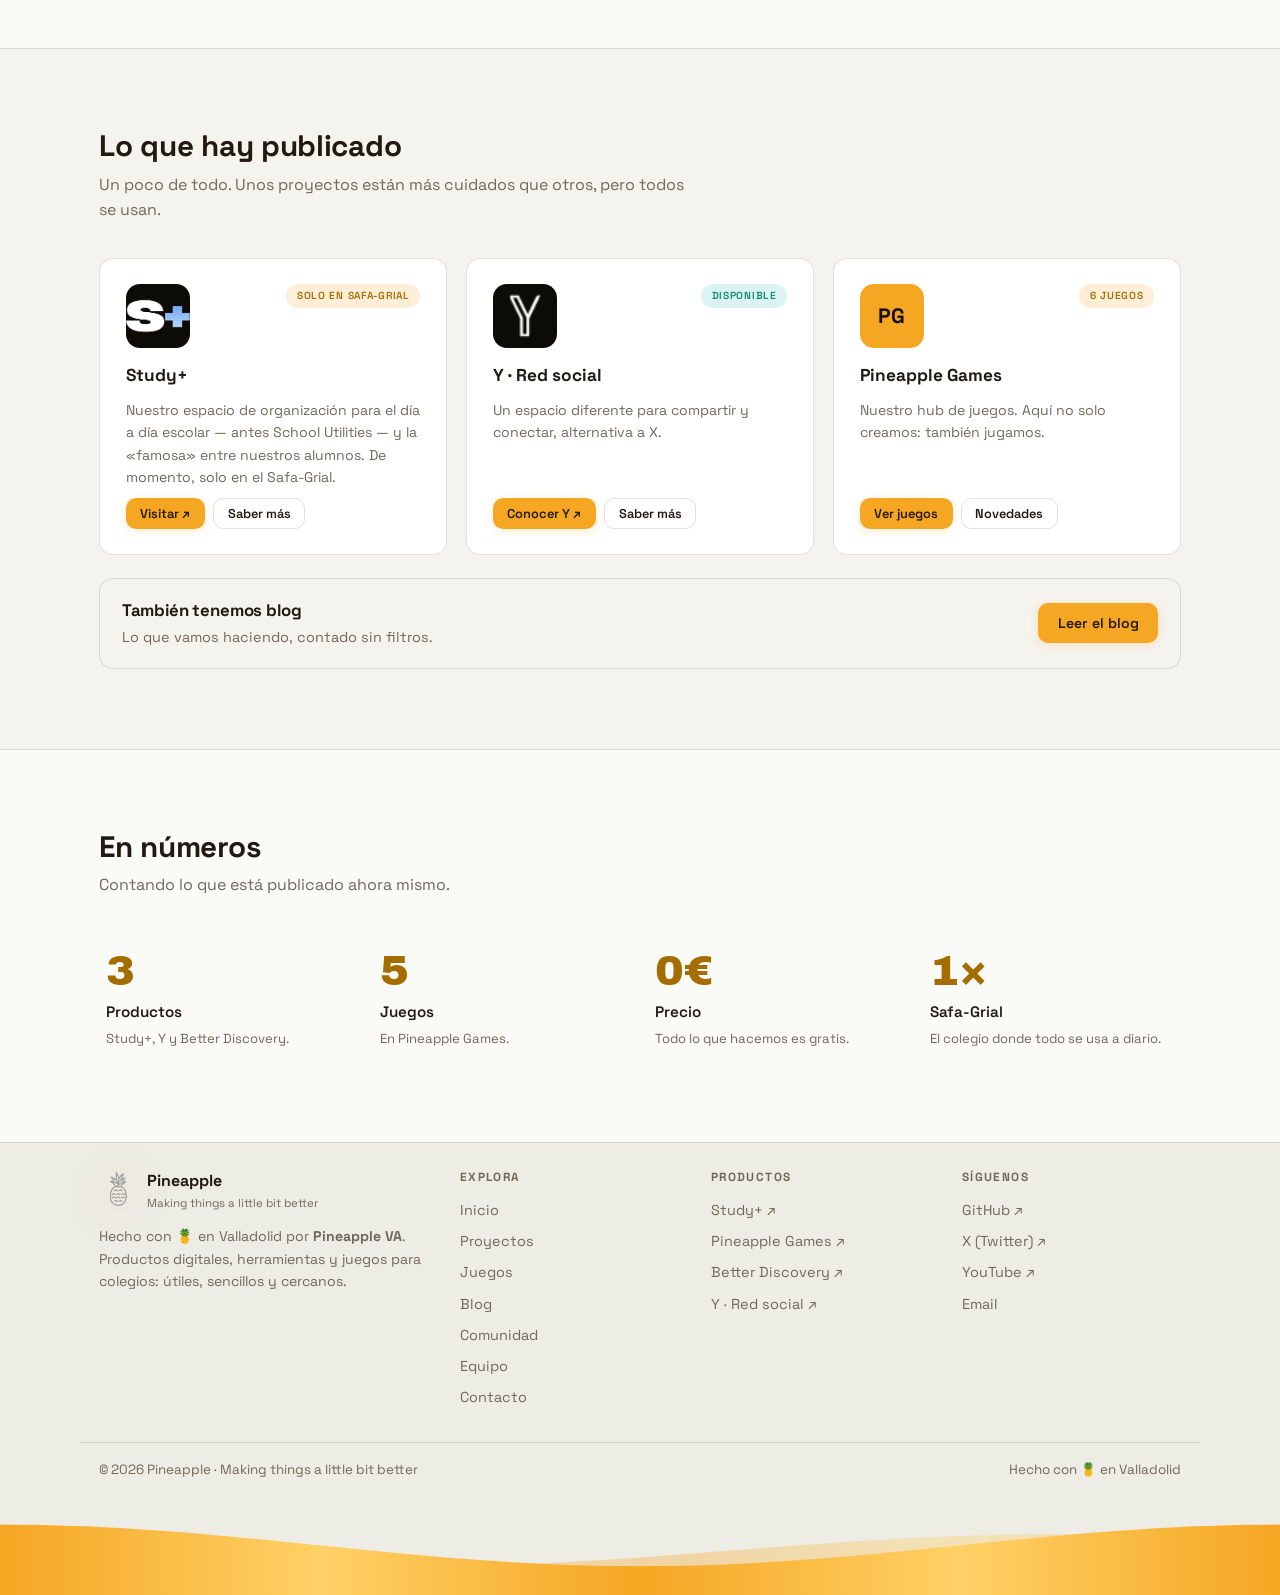
==== commit 6f64efbd: "Merge pull request #2 from PineappleVA/arena/01a104ca-pineappleva-github-io Rebranding Study+, entra" ====
--- a/index.html
+++ b/index.html
@@ -1,6 +1,13 @@
 <!DOCTYPE html>
 <html lang="es">
 <head>
+<!-- Google Tag Manager -->
+<script>(function(w,d,s,l,i){w[l]=w[l]||[];w[l].push({'gtm.start':
+new Date().getTime(),event:'gtm.js'});var f=d.getElementsByTagName(s)[0],
+j=d.createElement(s),dl=l!='dataLayer'?'&l='+l:'';j.async=true;j.src=
+'https://www.googletagmanager.com/gtm.js?id='+i+dl;f.parentNode.insertBefore(j,f);
+})(window,document,'script','dataLayer','GTM-TTN7X5RM');</script>
+<!-- End Google Tag Manager -->
   <meta charset="UTF-8">
   <meta name="viewport" content="width=device-width, initial-scale=1.0">
 
@@ -65,6 +72,10 @@
   </script>
 </head>
 <body>
+<!-- Google Tag Manager (noscript) -->
+<noscript><iframe src="https://www.googletagmanager.com/ns.html?id=GTM-TTN7X5RM"
+height="0" width="0" style="display:none;visibility:hidden"></iframe></noscript>
+<!-- End Google Tag Manager (noscript) -->
 
   <a class="skip-link" href="#main">Saltar al contenido</a>
   <div class="progress" aria-hidden="true"><span id="progressBar"></span></div>
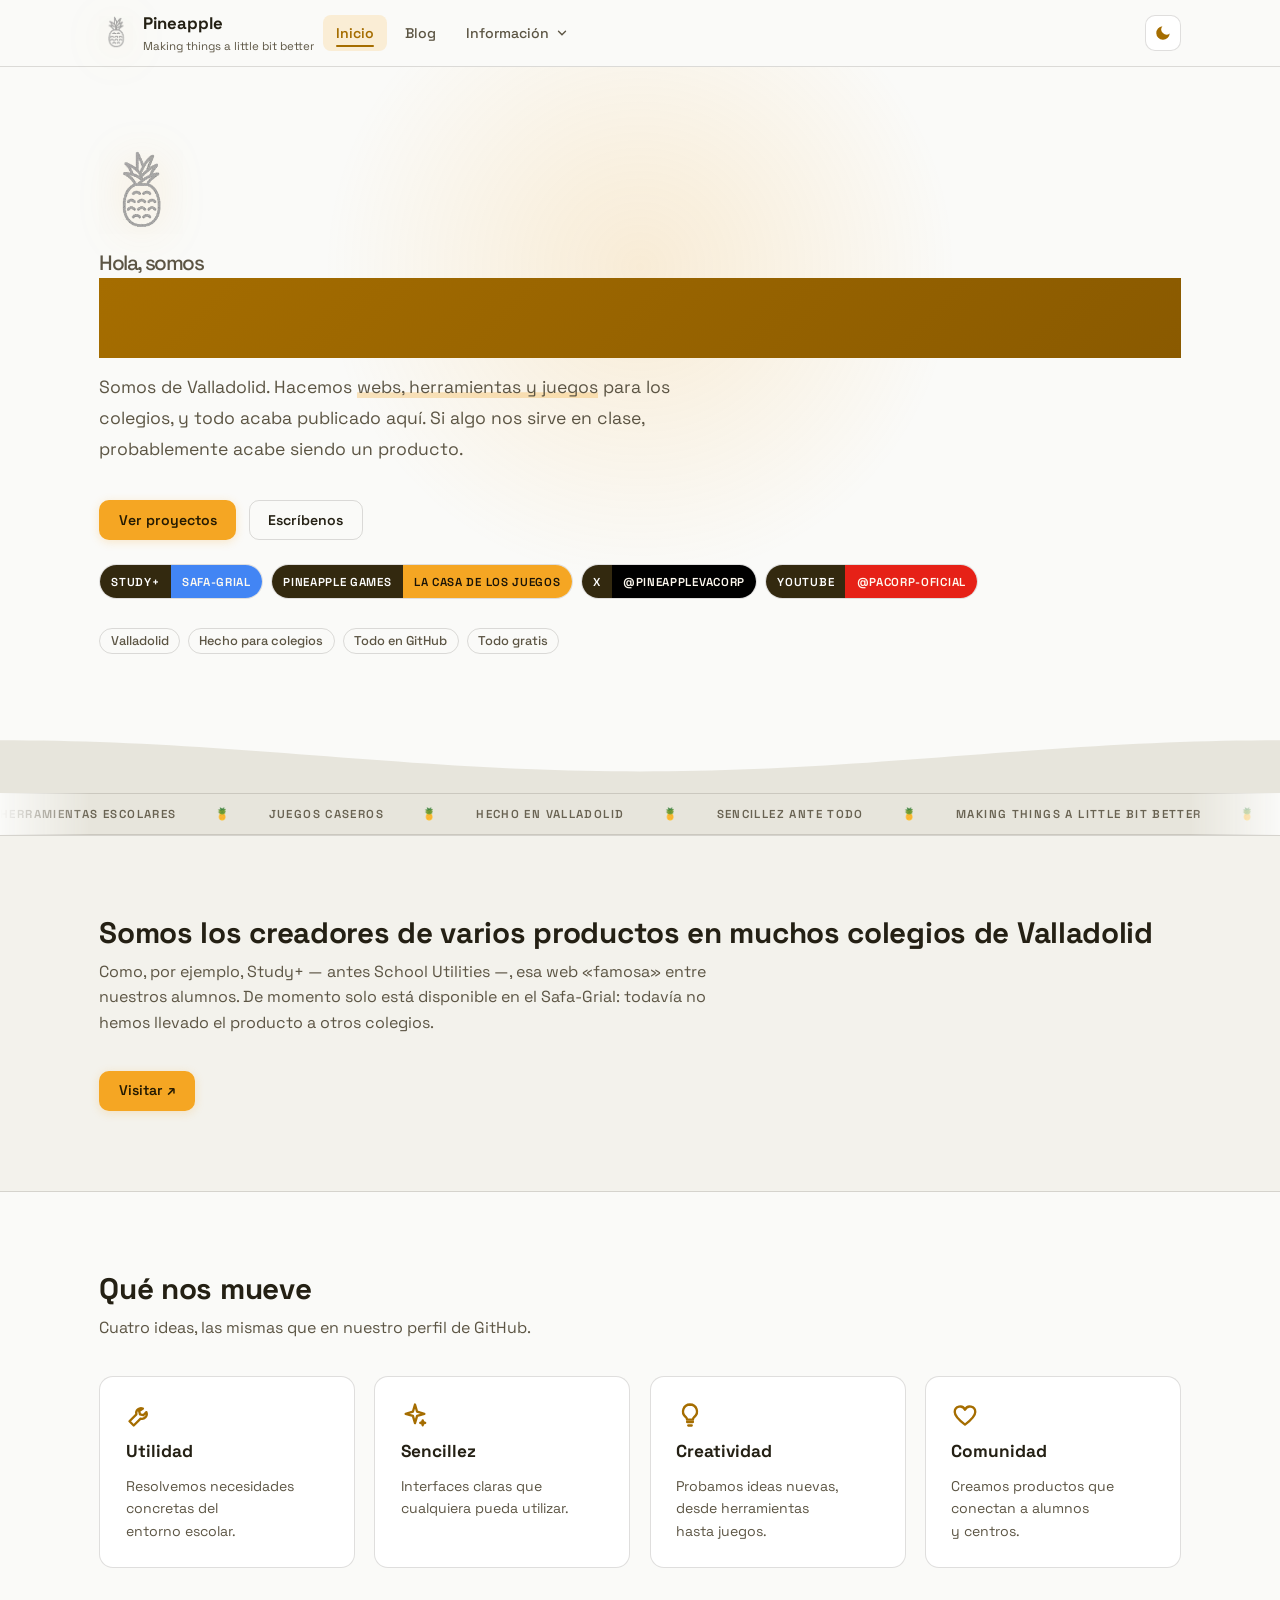
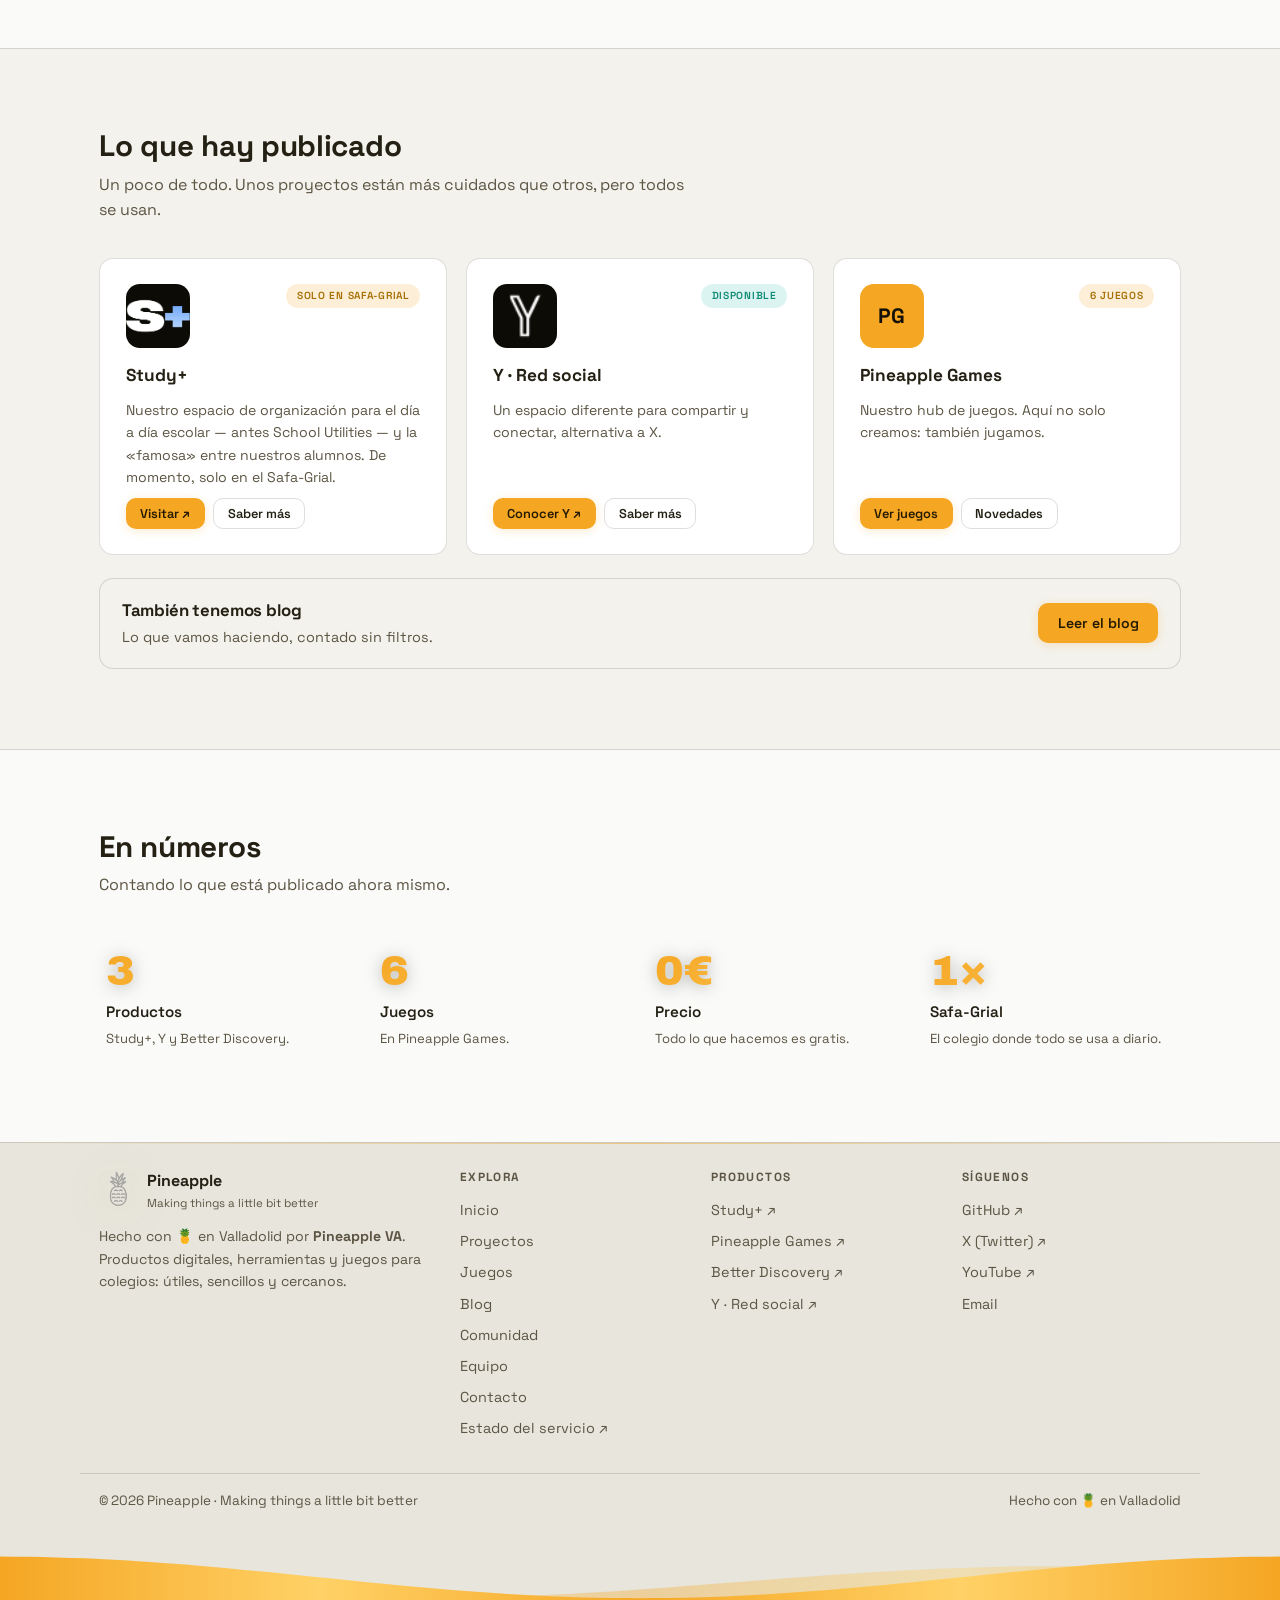
==== commit 417a9d42: "feat: añade estado del servicio al footer y pulido de diseño - Footer: enlace a la página de status " ====
--- a/index.html
+++ b/index.html
@@ -361,6 +361,7 @@
           <li><a href="/comunidad">Comunidad</a></li>
           <li><a href="/equipo">Equipo</a></li>
           <li><a href="/contacto">Contacto</a></li>
+          <li><a href="https://statuspage.incident.io/pineappleva" target="_blank" rel="noopener" class="link">Estado del servicio ↗</a></li>
         </ul>
       </nav>
 
--- a/assets/css/style.css
+++ b/assets/css/style.css
@@ -2182,3 +2182,197 @@
 @media (prefers-reduced-motion: reduce) {
   .btn, .card, .x-badge, .pager-card, .post-card, .to-top { transition: none; }
 }
+
+/* ============================================================
+   PULIDO · efectos, modo claro y personalidad de marca
+   ------------------------------------------------------------
+   Se apila al final: gana en empates de especificidad contra
+   las capas anteriores. Todo vive en variables, por lo que el
+   tema claro/oscuro sigue funcionando tal cual.
+   ============================================================ */
+
+:root {
+  --ring: rgba(245, 166, 35, .45);
+  --glow-strong: rgba(245, 166, 35, .55);
+}
+
+html[data-theme="light"] {
+  --bg: #fafaf8;
+  --bg-soft: #f3f2ec;
+  --bg-deep: #e7e5dc;
+  --card: #ffffff;
+  --card-hover: #f7f5ee;
+  --border: rgba(28, 24, 18, .14);
+  --text: #242014;
+  --text-dim: #5c5544;
+  --header-bg: rgba(250, 250, 248, .92);
+  --shadow-md: 0 12px 30px rgba(20, 18, 12, .08);
+  --shadow-lg: 0 20px 50px rgba(20, 18, 12, .10);
+  --ring: rgba(245, 166, 35, .35);
+}
+
+/* ---------- Utilidades ---------- */
+.link {
+  position: relative;
+  text-decoration: none;
+  color: inherit;
+  transition: color .15s ease;
+}
+.link::after {
+  content: "";
+  position: absolute;
+  left: 0; bottom: -2px;
+  width: 0; height: 2px;
+  background: var(--brand);
+  border-radius: 2px 2px 0 0;
+  transition: width .28s var(--ease);
+}
+.link:hover { color: var(--brand-strong); }
+.link:hover::after { width: 100%; }
+html[data-theme="light"] .link::after { background: var(--brand-strong); }
+
+.text-gradient {
+  background: linear-gradient(135deg, var(--brand), var(--brand-soft));
+  -webkit-background-clip: text;
+  background-clip: text;
+  color: transparent;
+}
+
+.float {
+  animation: float 6s ease-in-out infinite;
+}
+@keyframes float {
+  0%, 100% { transform: translateY(0); }
+  50% { transform: translateY(-8px); }
+}
+
+/* ---------- Cabecera: cristal y sombra de marca al hacer scroll ---------- */
+.site-header.scrolled {
+  background: rgba(250, 250, 248, .96);
+  box-shadow: var(--shadow-md);
+}
+html[data-theme="dark"] .site-header.scrolled {
+  background: rgba(19, 16, 7, .96);
+  box-shadow: var(--shadow-md);
+}
+
+.main-nav a[aria-current="page"] {
+  position: relative;
+}
+.main-nav a[aria-current="page"]::after {
+  content: "";
+  position: absolute;
+  left: 20%; bottom: 4px;
+  width: 60%; height: 2px;
+  background: var(--brand-strong);
+  border-radius: 2px;
+  transition: all .28s var(--ease);
+}
+.main-nav a[aria-current="page"]:hover::after { left: 8%; width: 84%; }
+
+/* ---------- Hero: brillo ambiental, logo flotante, titular ---------- */
+.hero::before {
+  animation: pulseGlow 8s ease-in-out infinite;
+}
+@keyframes pulseGlow {
+  0%, 100% { opacity: .55; transform: translateX(-50%) scale(1); }
+  50% { opacity: .95; transform: translateX(-50%) scale(1.12); }
+}
+
+.hero-logo {
+  filter: drop-shadow(0 8px 24px var(--glow));
+  animation: logoIn .9s cubic-bezier(.2, .7, .3, 1) both,
+            float 7s ease-in-out 1.4s infinite;
+}
+
+.h1-display {
+  background: linear-gradient(135deg, var(--text), var(--text-dim));
+  -webkit-background-clip: text;
+  background-clip: text;
+  color: transparent;
+}
+html[data-theme="light"] .h1-display {
+  background: linear-gradient(135deg, var(--brand-strong), #8a5a00);
+}
+
+/* ---------- Tarjetas: borde de marca y brillo al pasar ---------- */
+.card:hover {
+  border-color: var(--ring);
+  box-shadow: var(--shadow-md), 0 0 0 1px var(--ring);
+}
+.card .icon svg { transition: transform .28s var(--ease), color .2s ease; }
+.card:hover .icon svg { color: var(--brand-strong); transform: scale(1.1) rotate(-2deg); }
+
+/* ---------- Botones: brillo interior y presión ---------- */
+.btn {
+  overflow: hidden;
+}
+.btn::before {
+  content: "";
+  position: absolute;
+  inset: 0;
+  background: linear-gradient(135deg, rgba(255, 255, 255, .35), rgba(255, 255, 255, 0) 60%);
+  transform: translateX(-100%);
+  transition: transform .35s var(--ease);
+  pointer-events: none;
+}
+.btn.primary:hover::before { transform: translateX(100%); }
+.btn:active { transform: translateY(1px) scale(.985); box-shadow: none; }
+
+/* ---------- Ticker ---------- */
+.ticker span { opacity: .9; }
+
+/* ---------- Píldoras y chips ---------- */
+.pill, .post-card-head .pill, .post-hero-meta .pill, .md-post .post-meta .pill {
+  transition: border-color .2s ease, background-color .2s ease, color .2s ease;
+}
+.pill:hover, .post-card-head .pill:hover {
+  border-color: var(--brand);
+  color: var(--brand-strong);
+  background: rgba(245, 166, 35, .08);
+}
+
+/* ---------- Estadísticas: número con degradado de marca ---------- */
+.stat-num {
+  background: linear-gradient(135deg, var(--brand), var(--brand-soft));
+  -webkit-background-clip: text;
+  background-clip: text;
+  color: transparent;
+  filter: drop-shadow(0 2px 8px rgba(0, 0, 0, .25));
+}
+
+/* ---------- Pie de página ---------- */
+.site-footer {
+  border-top: 1px solid var(--border);
+  position: relative;
+}
+.site-footer::before {
+  content: "";
+  position: absolute;
+  left: 0; right: 0; top: 0; height: 1px;
+  background: linear-gradient(90deg, transparent, var(--brand), transparent);
+  opacity: .5;
+}
+.footer-col a {
+  transition: padding-left .18s var(--ease), color .15s ease;
+}
+.footer-col a:hover { padding-left: 4px; }
+.footer-bottom a { color: var(--text-dim); }
+
+/* ---------- Volver arriba ---------- */
+.to-top { color: var(--brand-strong); }
+.to-top.show { box-shadow: var(--shadow-md), 0 0 18px var(--glow-strong); }
+
+/* ---------- Aparición algo más viva ---------- */
+.js .reveal {
+  transition: opacity .7s var(--ease), transform .7s var(--ease);
+}
+.js .reveal.visible {
+  transition: opacity .5s var(--ease), transform .5s var(--ease);
+}
+
+/* ---------- Reducir movimiento ---------- */
+@media (prefers-reduced-motion: reduce) {
+  .hero::before, .hero-logo, .float, .btn::before { animation: none; transition: none; }
+  .site-footer::before { opacity: 0; }
+}
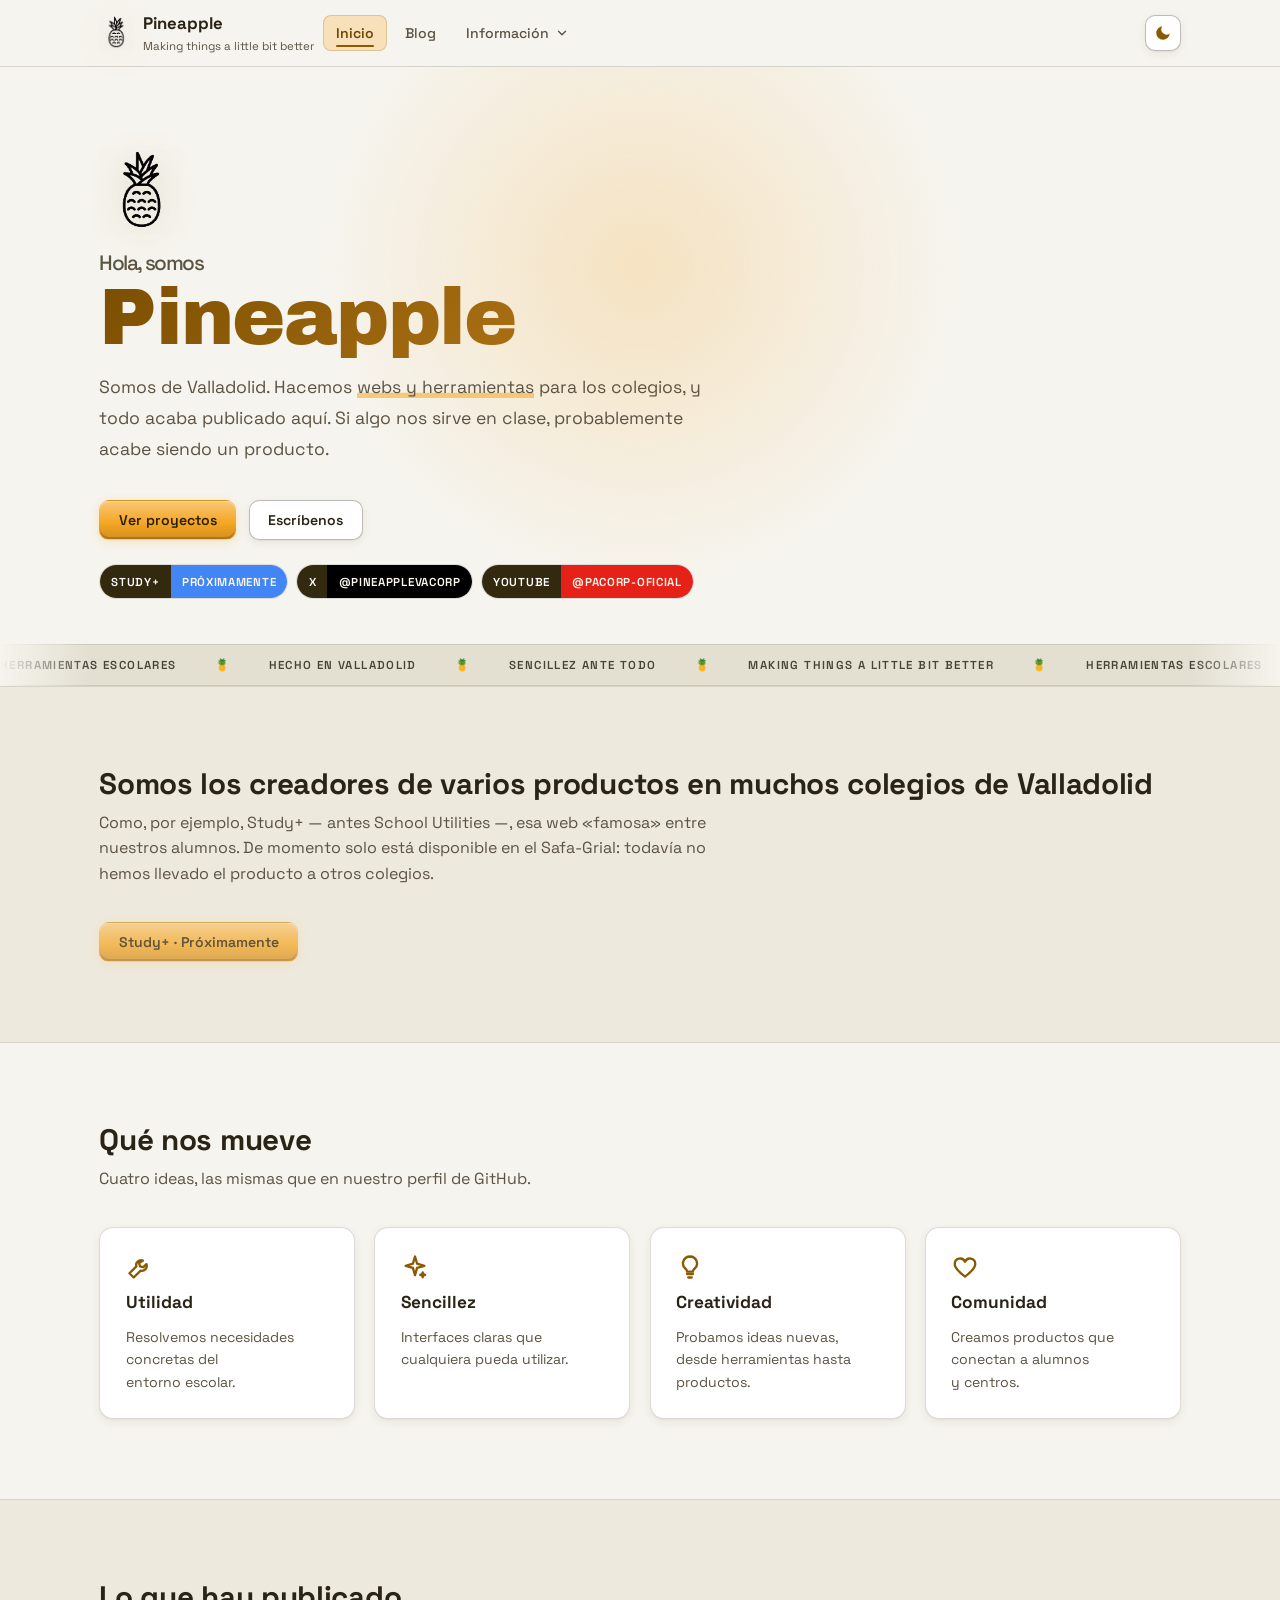
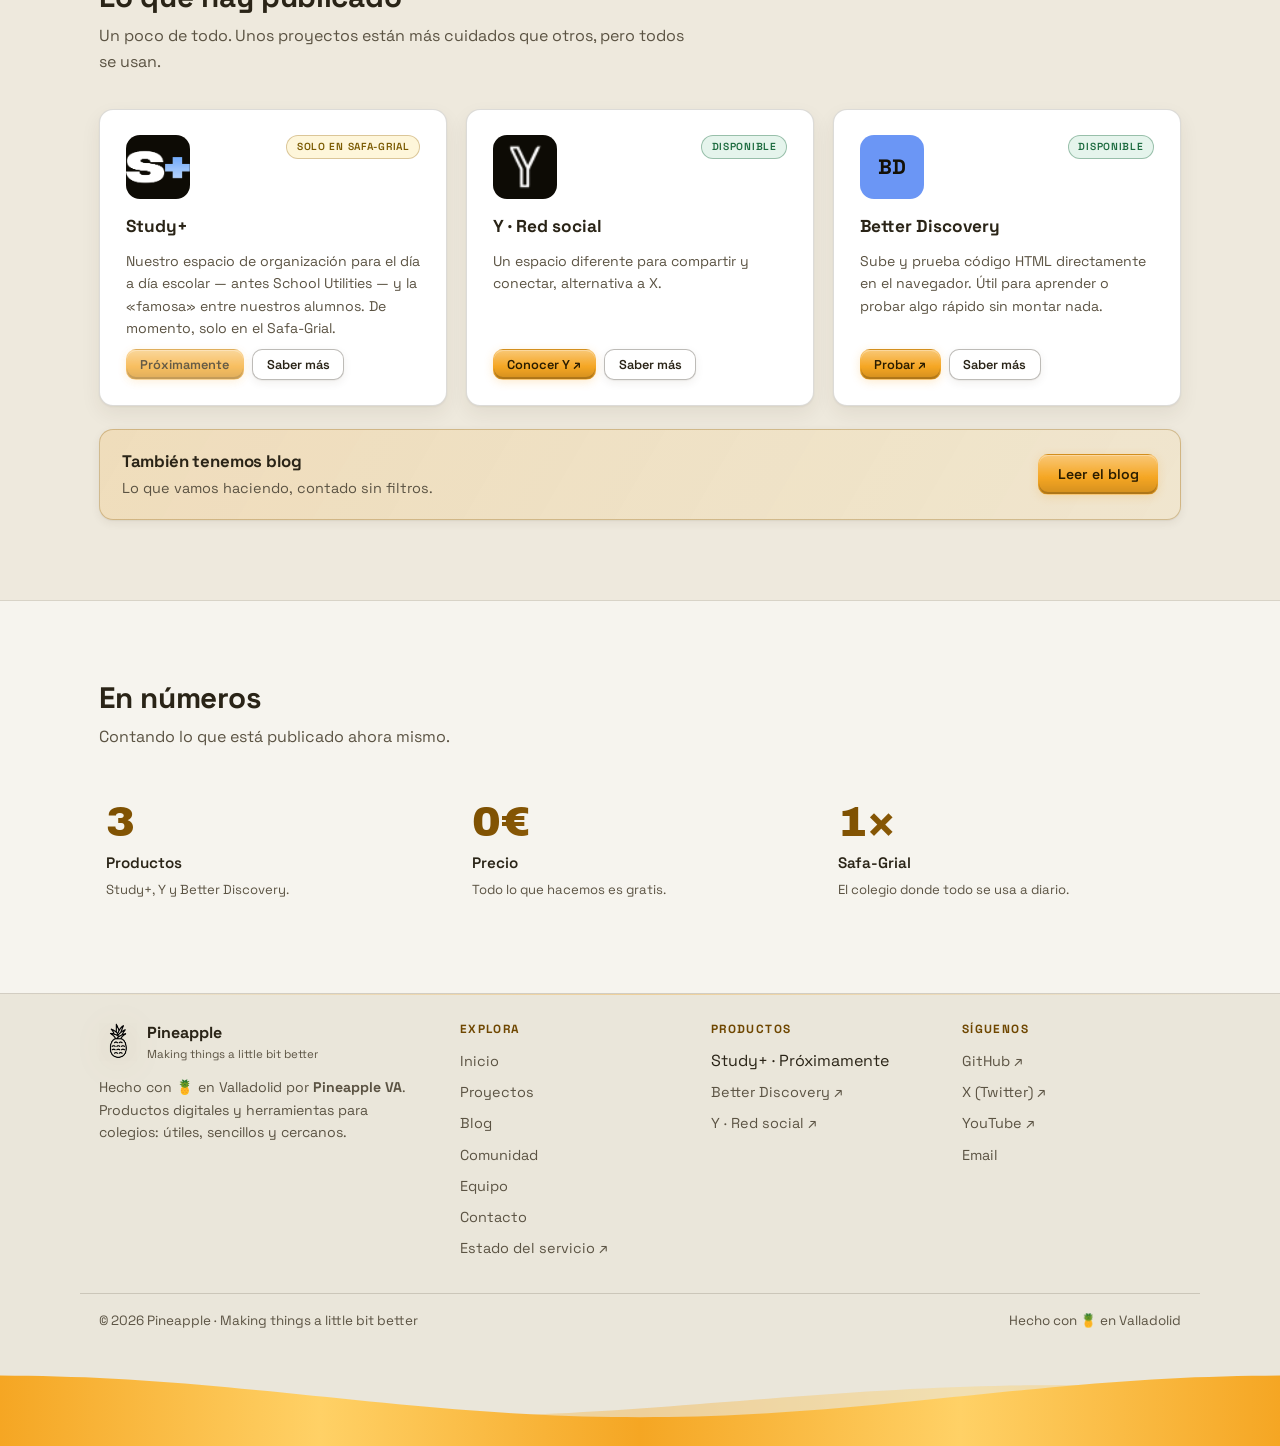
==== commit 87c2ebc9: "web: brillo unificado de botones, tema claro reescrito y sin destello 404 - CSS: se cierra un coment" ====
--- a/index.html
+++ b/index.html
@@ -11,16 +11,16 @@
   <meta charset="UTF-8">
   <meta name="viewport" content="width=device-width, initial-scale=1.0">
 
-  <title>Pineapple VA · webs, herramientas y juegos para colegios</title>
-  <meta name="description" content="Pineapple VA es un equipo de Valladolid que hace webs, herramientas y juegos para los colegios. Study+, Y, Better Discovery, Pineapple Games y más: todo gratis.">
+  <title>Pineapple VA · webs y herramientas para colegios</title>
+  <meta name="description" content="Pineapple VA es un equipo de Valladolid que hace webs y herramientas para los colegios. Study+, Y, Better Discovery y más: todo gratis.">
   <meta name="author" content="Pineapple VA">
   <meta name="theme-color" content="#131007">
   <link rel="canonical" href="https://pineappleva.github.io/">
 
   <meta property="og:type" content="website">
   <meta property="og:site_name" content="Pineapple VA">
-  <meta property="og:title" content="Pineapple VA · webs, herramientas y juegos para colegios">
-  <meta property="og:description" content="Pineapple VA es un equipo de Valladolid que hace webs, herramientas y juegos para los colegios. Todo gratis y en español.">
+  <meta property="og:title" content="Pineapple VA · webs y herramientas para colegios">
+  <meta property="og:description" content="Pineapple VA es un equipo de Valladolid que hace webs y herramientas para los colegios. Todo gratis y en español.">
   <meta property="og:url" content="https://pineappleva.github.io/">
   <meta property="og:image" content="https://pineappleva.github.io/assets/img/icon-512.png">
   <meta property="og:locale" content="es_ES">
@@ -45,7 +45,7 @@
       if (m) m.setAttribute('content', t === 'light' ? '#ffffff' : '#131007');
     })();
   </script>
-  <link rel="stylesheet" href="/assets/css/style.css">
+  <link rel="stylesheet" href="/assets/css/style.css?v=20261110b">
   <link rel="preconnect" href="https://fonts.googleapis.com">
   <link rel="preconnect" href="https://fonts.gstatic.com" crossorigin>
   <link href="https://fonts.googleapis.com/css2?family=Archivo+Black&family=Space+Grotesk:wght@400;500;600;700&display=swap" rel="stylesheet">
@@ -57,7 +57,7 @@
     "name": "Pineapple VA",
     "alternateName": ["Pineapple", "PineappleVA"],
     "slogan": "Making things a little bit better",
-    "description": "Equipo de Valladolid (España) que hace webs, herramientas y juegos para colegios. Todo gratis, en español y sin registro.",
+    "description": "Equipo de Valladolid (España) que hace webs y herramientas para colegios. Todo gratis, en español y sin registro.",
     "url": "https://pineappleva.github.io/",
     "logo": "https://pineappleva.github.io/assets/img/pineapple.png",
     "email": "pineapplevacorp@gmail.com",
@@ -103,7 +103,6 @@
             </button>
             <ul class="dropdown-menu" hidden>
         <li><a href="/proyectos">Proyectos</a></li>
-        <li><a href="/juegos">Juegos</a></li>
         <li><a href="/comunidad">Comunidad</a></li>
         <li><a href="/equipo">Equipo</a></li>
         <li><a href="/contacto">Contacto</a></li>
@@ -131,7 +130,7 @@
         </h1>
 
         <p class="lead" data-animate="2">
-          Somos de Valladolid. Hacemos <span class="hl">webs, herramientas y juegos</span> para los colegios,
+          Somos de Valladolid. Hacemos <span class="hl">webs y herramientas</span> para los colegios,
           y todo acaba publicado aquí. Si algo nos sirve en clase, probablemente acabe siendo un producto.
         </p>
 
@@ -140,13 +139,10 @@
           <a class="btn ghost" href="/contacto">Escríbenos</a>
         </div>
 
-        <div class="badges-row" data-animate="5">
-          <a class="x-badge" href="https://sites.google.com/safa-grial.es/school-utilities/inicio" target="_blank" rel="noopener">
-            <span class="k">Study+</span><span class="v v-blue">Safa-Grial</span>
-          </a>
-          <a class="x-badge" href="/juegos">
-            <span class="k">Pineapple Games</span><span class="v v-brand">La casa de los juegos</span>
-          </a>
+        <div class="badges-row" data-animate="4">
+          <span class="x-badge" aria-label="Study+: próximamente">
+            <span class="k">Study+</span><span class="v v-blue">Próximamente</span>
+          </span>
           <a class="x-badge" href="https://x.com/pineapplevacorp" target="_blank" rel="noopener">
             <span class="k">X</span><span class="v v-black">@pineapplevacorp</span>
           </a>
@@ -154,18 +150,6 @@
             <span class="k">YouTube</span><span class="v v-red">@pacorp-oficial</span>
           </a>
         </div>
-        <ul class="chips" data-animate="6" aria-label="Datos rápidos sobre Pineapple">
-          <li>Valladolid</li>
-          <li>Hecho para colegios</li>
-          <li>Todo en GitHub</li>
-          <li>Todo gratis</li>
-        </ul>
-      </div>
-
-      <div class="wave wave-soft" aria-hidden="true">
-        <div class="wave-layer wave-front">
-          <div class="wave-track"><svg viewBox="0 0 1440 120" preserveAspectRatio="none" focusable="false"><path d="M0,32.0 L16,32.1 L32,32.3 L48,32.6 L64,33.0 L80,33.6 L96,34.2 L112,35.0 L128,36.0 L144,37.0 L160,38.1 L176,39.3 L192,40.6 L208,42.0 L224,43.5 L240,45.0 L256,46.6 L272,48.3 L288,50.0 L304,51.7 L320,53.5 L336,55.3 L352,57.1 L368,58.9 L384,60.7 L400,62.5 L416,64.3 L432,66.0 L448,67.7 L464,69.4 L480,71.0 L496,72.5 L512,74.0 L528,75.4 L544,76.7 L560,77.9 L576,79.0 L592,80.0 L608,81.0 L624,81.8 L640,82.4 L656,83.0 L672,83.4 L688,83.7 L704,83.9 L720,84.0 L736,83.9 L752,83.7 L768,83.4 L784,83.0 L800,82.4 L816,81.8 L832,81.0 L848,80.0 L864,79.0 L880,77.9 L896,76.7 L912,75.4 L928,74.0 L944,72.5 L960,71.0 L976,69.4 L992,67.7 L1008,66.0 L1024,64.3 L1040,62.5 L1056,60.7 L1072,58.9 L1088,57.1 L1104,55.3 L1120,53.5 L1136,51.7 L1152,50.0 L1168,48.3 L1184,46.6 L1200,45.0 L1216,43.5 L1232,42.0 L1248,40.6 L1264,39.3 L1280,38.1 L1296,37.0 L1312,36.0 L1328,35.0 L1344,34.2 L1360,33.6 L1376,33.0 L1392,32.6 L1408,32.3 L1424,32.1 L1440,32.0 L1456,32.1 L1472,32.3 L1488,32.6 L1504,33.0 L1520,33.6 L1536,34.2 L1552,35.0 L1568,36.0 L1584,37.0 L1600,38.1 L1616,39.3 L1632,40.6 L1648,42.0 L1664,43.5 L1680,45.0 L1696,46.6 L1712,48.3 L1728,50.0 L1744,51.7 L1760,53.5 L1776,55.3 L1792,57.1 L1808,58.9 L1824,60.7 L1840,62.5 L1856,64.3 L1872,66.0 L1888,67.7 L1904,69.4 L1920,71.0 L1936,72.5 L1952,74.0 L1968,75.4 L1984,76.7 L2000,77.9 L2016,79.0 L2032,80.0 L2048,81.0 L2064,81.8 L2080,82.4 L2096,83.0 L2112,83.4 L2128,83.7 L2144,83.9 L2160,84.0 L2176,83.9 L2192,83.7 L2208,83.4 L2224,83.0 L2240,82.4 L2256,81.8 L2272,81.0 L2288,80.0 L2304,79.0 L2320,77.9 L2336,76.7 L2352,75.4 L2368,74.0 L2384,72.5 L2400,71.0 L2416,69.4 L2432,67.7 L2448,66.0 L2464,64.3 L2480,62.5 L2496,60.7 L2512,58.9 L2528,57.1 L2544,55.3 L2560,53.5 L2576,51.7 L2592,50.0 L2608,48.3 L2624,46.6 L2640,45.0 L2656,43.5 L2672,42.0 L2688,40.6 L2704,39.3 L2720,38.1 L2736,37.0 L2752,36.0 L2768,35.0 L2784,34.2 L2800,33.6 L2816,33.0 L2832,32.6 L2848,32.3 L2864,32.1 L2880,32.0 L2880,120 L0,120 Z" fill="var(--bg-deep)"/></svg><svg viewBox="0 0 1440 120" preserveAspectRatio="none" focusable="false"><path d="M0,32.0 L16,32.1 L32,32.3 L48,32.6 L64,33.0 L80,33.6 L96,34.2 L112,35.0 L128,36.0 L144,37.0 L160,38.1 L176,39.3 L192,40.6 L208,42.0 L224,43.5 L240,45.0 L256,46.6 L272,48.3 L288,50.0 L304,51.7 L320,53.5 L336,55.3 L352,57.1 L368,58.9 L384,60.7 L400,62.5 L416,64.3 L432,66.0 L448,67.7 L464,69.4 L480,71.0 L496,72.5 L512,74.0 L528,75.4 L544,76.7 L560,77.9 L576,79.0 L592,80.0 L608,81.0 L624,81.8 L640,82.4 L656,83.0 L672,83.4 L688,83.7 L704,83.9 L720,84.0 L736,83.9 L752,83.7 L768,83.4 L784,83.0 L800,82.4 L816,81.8 L832,81.0 L848,80.0 L864,79.0 L880,77.9 L896,76.7 L912,75.4 L928,74.0 L944,72.5 L960,71.0 L976,69.4 L992,67.7 L1008,66.0 L1024,64.3 L1040,62.5 L1056,60.7 L1072,58.9 L1088,57.1 L1104,55.3 L1120,53.5 L1136,51.7 L1152,50.0 L1168,48.3 L1184,46.6 L1200,45.0 L1216,43.5 L1232,42.0 L1248,40.6 L1264,39.3 L1280,38.1 L1296,37.0 L1312,36.0 L1328,35.0 L1344,34.2 L1360,33.6 L1376,33.0 L1392,32.6 L1408,32.3 L1424,32.1 L1440,32.0 L1456,32.1 L1472,32.3 L1488,32.6 L1504,33.0 L1520,33.6 L1536,34.2 L1552,35.0 L1568,36.0 L1584,37.0 L1600,38.1 L1616,39.3 L1632,40.6 L1648,42.0 L1664,43.5 L1680,45.0 L1696,46.6 L1712,48.3 L1728,50.0 L1744,51.7 L1760,53.5 L1776,55.3 L1792,57.1 L1808,58.9 L1824,60.7 L1840,62.5 L1856,64.3 L1872,66.0 L1888,67.7 L1904,69.4 L1920,71.0 L1936,72.5 L1952,74.0 L1968,75.4 L1984,76.7 L2000,77.9 L2016,79.0 L2032,80.0 L2048,81.0 L2064,81.8 L2080,82.4 L2096,83.0 L2112,83.4 L2128,83.7 L2144,83.9 L2160,84.0 L2176,83.9 L2192,83.7 L2208,83.4 L2224,83.0 L2240,82.4 L2256,81.8 L2272,81.0 L2288,80.0 L2304,79.0 L2320,77.9 L2336,76.7 L2352,75.4 L2368,74.0 L2384,72.5 L2400,71.0 L2416,69.4 L2432,67.7 L2448,66.0 L2464,64.3 L2480,62.5 L2496,60.7 L2512,58.9 L2528,57.1 L2544,55.3 L2560,53.5 L2576,51.7 L2592,50.0 L2608,48.3 L2624,46.6 L2640,45.0 L2656,43.5 L2672,42.0 L2688,40.6 L2704,39.3 L2720,38.1 L2736,37.0 L2752,36.0 L2768,35.0 L2784,34.2 L2800,33.6 L2816,33.0 L2832,32.6 L2848,32.3 L2864,32.1 L2880,32.0 L2880,120 L0,120 Z" fill="var(--bg-deep)"/></svg></div>
-        </div>
       </div>
     </section>
 
@@ -174,8 +158,6 @@
       <div class="ticker-track">
         <span>Herramientas escolares</span>
         <span><b>🍍</b></span>
-        <span>Juegos caseros</span>
-        <span><b>🍍</b></span>
         <span>Hecho en Valladolid</span>
         <span><b>🍍</b></span>
         <span>Sencillez ante todo</span>
@@ -183,8 +165,6 @@
         <span>Making things a little bit better</span>
         <span><b>🍍</b></span>
         <span>Herramientas escolares</span>
-        <span><b>🍍</b></span>
-        <span>Juegos caseros</span>
         <span><b>🍍</b></span>
         <span>Hecho en Valladolid</span>
         <span><b>🍍</b></span>
@@ -203,7 +183,7 @@
         nuestros alumnos. De momento solo está disponible en el Safa-Grial: todavía no hemos llevado
         el producto a otros colegios.</p>
         <div class="hero-actions hero-actions--flush">
-          <a class="btn primary" href="https://sites.google.com/safa-grial.es/school-utilities/inicio" target="_blank" rel="noopener" aria-label="Ver Study+">Visitar ↗</a>
+          <span class="btn primary" aria-disabled="true">Study+ · Próximamente</span>
         </div>
       </div>
     </section>
@@ -233,7 +213,7 @@
               <svg viewBox="0 0 24 24" fill="none" stroke="currentColor" stroke-width="2" stroke-linecap="round" stroke-linejoin="round"><path d="M9.5 18h5"/><path d="M10.5 21h3"/><path d="M12 3a6 6 0 0 1 3.7 10.7c-.7.6-1.2 1.4-1.2 2.3H9.5c0-.9-.5-1.7-1.2-2.3A6 6 0 0 1 12 3z"/></svg>
             </div>
             <h3>Creatividad</h3>
-            <p>Probamos ideas nuevas, desde herramientas hasta juegos.</p>
+            <p>Probamos ideas nuevas, desde herramientas hasta productos.</p>
           </article>
           <article class="card reveal d4">
             <div class="icon" aria-hidden="true">
@@ -263,7 +243,7 @@
             <h3 translate="no">Study+</h3>
             <p>Nuestro espacio de organización para el día a día escolar — antes School Utilities — y la «famosa» entre nuestros alumnos. De momento, solo en el Safa-Grial.</p>
             <div class="card-links">
-              <a class="btn small primary" href="https://sites.google.com/safa-grial.es/school-utilities/inicio" target="_blank" rel="noopener" aria-label="Visitar Study+">Visitar ↗</a>
+              <span class="btn small primary" aria-disabled="true">Próximamente</span>
               <a class="btn small ghost" href="/proyectos">Saber más</a>
             </div>
           </article>
@@ -285,16 +265,17 @@
 
           <article class="card reveal d3">
             <div class="card-top">
-              <span class="logo-tile emoji-tile t-amber" aria-hidden="true">PG</span>
-              <span class="badge beta">6 juegos</span>
-            </div>
-            <h3 translate="no">Pineapple Games</h3>
-            <p>Nuestro hub de juegos. Aquí no solo creamos: también jugamos.</p>
+              <span class="logo-tile emoji-tile t-blue" aria-hidden="true">BD</span>
+              <span class="badge ok">Disponible</span>
+            </div>
+            <h3 translate="no">Better Discovery</h3>
+            <p>Sube y prueba código HTML directamente en el navegador. Útil para aprender o probar algo rápido sin montar nada.</p>
             <div class="card-links">
-              <a class="btn small primary" href="/juegos">Ver juegos</a>
-              <a class="btn small ghost" href="/blog">Novedades</a>
-            </div>
-          </article>
+              <a class="btn small primary" href="https://pineappleva.github.io/Better-Discovery/" target="_blank" rel="noopener" aria-label="Probar Better Discovery">Probar ↗</a>
+              <a class="btn small ghost" href="/proyectos">Saber más</a>
+            </div>
+          </article>
+
         </div>
 
         <div class="banner-cta reveal d2">
@@ -317,11 +298,6 @@
             <span class="stat-num" data-count="3">3</span>
             <span class="stat-label">Productos</span>
             <span class="stat-desc">Study+, Y y Better Discovery.</span>
-          </div>
-          <div class="stat reveal d2">
-            <span class="stat-num" data-count="6">6</span>
-            <span class="stat-label">Juegos</span>
-            <span class="stat-desc">En Pineapple Games.</span>
           </div>
           <div class="stat reveal d3">
             <span class="stat-num">0€</span>
@@ -348,7 +324,7 @@
           <span><span translate="no">Pineapple</span><small>Making things a little bit better</small></span>
         </a>
         <p class="footer-note">Hecho con 🍍 en Valladolid por <strong>Pineapple VA</strong>.<br>
-        Productos digitales, herramientas y juegos para colegios: útiles, sencillos y cercanos.</p>
+        Productos digitales y herramientas para colegios: útiles, sencillos y cercanos.</p>
       </div>
 
       <nav class="footer-col" aria-label="Enlaces del sitio">
@@ -356,7 +332,6 @@
         <ul>
           <li><a href="/">Inicio</a></li>
           <li><a href="/proyectos">Proyectos</a></li>
-          <li><a href="/juegos">Juegos</a></li>
           <li><a href="/blog">Blog</a></li>
           <li><a href="/comunidad">Comunidad</a></li>
           <li><a href="/equipo">Equipo</a></li>
@@ -368,8 +343,7 @@
       <nav class="footer-col" aria-label="Nuestros productos">
         <h3>Productos</h3>
         <ul>
-          <li><a href="https://sites.google.com/safa-grial.es/school-utilities/inicio" target="_blank" rel="noopener">Study+ ↗</a></li>
-          <li><a href="https://pineappleva.github.io/Games/" target="_blank" rel="noopener">Pineapple Games ↗</a></li>
+          <li><span>Study+ · Próximamente</span></li>
           <li><a href="https://pineappleva.github.io/Better-Discovery/" target="_blank" rel="noopener">Better Discovery ↗</a></li>
           <li><a href="https://complain.base44.app/" target="_blank" rel="noopener">Y · Red social ↗</a></li>
         </ul>
@@ -416,6 +390,6 @@
     <svg viewBox="0 0 24 24" width="20" height="20" fill="none" stroke="currentColor" stroke-width="2.2" stroke-linecap="round" stroke-linejoin="round" aria-hidden="true"><path d="m18 15-6-6-6 6"/></svg>
   </button>
 
-  <script src="/assets/js/main.js" defer></script>
+  <script src="/assets/js/main.js?v=20261110b" defer></script>
 </body>
 </html>
--- a/assets/css/style.css
+++ b/assets/css/style.css
@@ -1,7 +1,7 @@
 /* ============================================================
    Pineapple — Portafolio oficial
    Estética de la marca: fondo oscuro cálido, ámbar #f5a623,
-   tarjetas redondeadas. Mismo espíritu que Pineapple Games.
+   tarjetas redondeadas.
 
    Temas: dark (marca) y light (blanco moderno). El tema se aplica
    antes de pintar con un script inline en el <head>; todo el color
@@ -39,28 +39,41 @@
 }
 
 html[data-theme="light"] {
-  --bg: #ffffff;
-  --bg-soft: #f7f5ef;
-  --bg-deep: #efeadd;
+  /* Superficies: tres niveles que se distinguen de verdad
+     (lienzo cálido < tarjeta blanca < zona hundida) */
+  --bg: #f6f4ee;
+  --bg-soft: #efebe1;
+  --bg-deep: #e3dfd1;
   --card: #ffffff;
-  --card-hover: #fdf7e7;
-  --border: #e7e2d4;
-  --text: #211a0e;
-  --text-dim: #6f6653;
+  --card-hover: #fbf9f3;
+  --border: rgba(38, 31, 18, .16);
+  --border-strong: rgba(38, 31, 18, .30);
+
+  /* Texto: #2a2417 sobre blanco = 14.5:1; --text-dim = 7.4:1 */
+  --text: #2a2417;
+  --text-dim: #5b5343;
+
+  --header-bg: rgba(246, 244, 238, .88);
+
+  /* Acento: el ámbar puro solo se usa como RELLENO (con --on-brand
+     encima). Para texto y trazos, --brand-strong (#8a5a00 = 5.6:1). */
   --brand: #f5a623;
   --brand-soft: #ffd166;
-  --brand-strong: #a56d00;
-  --on-brand: #241a02;
-  --header-bg: rgba(255, 255, 255, .88);
-  --shadow-sm: 0 1px 2px rgba(33, 26, 14, .05), 0 4px 14px rgba(33, 26, 14, .06);
-  --shadow-md: 0 12px 30px rgba(33, 26, 14, .12);
-  --shadow-lg: 0 20px 50px rgba(33, 26, 14, .14);
-  --glow: rgba(245, 166, 35, .26);
+  --brand-strong: #8a5a00;
+  --on-brand: #2a1d00;
+  --brand-hover: #ef9a10;
+  --brand-active: #d98a06;
+
+  --ring: rgba(138, 90, 0, .38);
+  --glow: rgba(245, 166, 35, .18);
+  --glow-strong: rgba(245, 166, 35, .30);
   --color-scheme: light;
-  --brand-hover: #e8940a;
-  --brand-active: #cf8305;
-  --shadow-lift: 0 14px 34px rgba(33, 26, 14, .16);
-  --shadow-pop: 0 18px 46px rgba(33, 26, 14, .18);
+
+  --shadow-sm: 0 1px 1px rgba(52, 41, 20, .05), 0 3px 10px rgba(52, 41, 20, .07);
+  --shadow-md: 0 2px 4px rgba(52, 41, 20, .05), 0 12px 26px rgba(52, 41, 20, .09);
+  --shadow-lg: 0 4px 8px rgba(52, 41, 20, .06), 0 20px 46px rgba(52, 41, 20, .12);
+  --shadow-lift: 0 10px 24px rgba(52, 41, 20, .14), 0 2px 4px rgba(52, 41, 20, .06);
+  --shadow-pop: 0 14px 38px rgba(52, 41, 20, .16);
 }
 
 * { margin: 0; padding: 0; box-sizing: border-box; }
@@ -190,11 +203,11 @@
 .brand:hover img { transform: scale(1.06); }
 .brand small { display: block; font-weight: 400; font-size: .72rem; color: var(--text-dim); }
 
-/* El logo es blanco: en tema claro se invierte para que se vea.
-   Se reescribe el filtro completo para no perder el resplandor. */
+/* El logo es un trazo gris: en oscuro brilla solo, en claro hay que
+   oscurecerlo (invert(1) lo dejaba casi blanco sobre blanco). */
 html[data-theme="light"] .brand img,
 html[data-theme="light"] .hero-logo {
-  filter: invert(1) drop-shadow(0 6px 22px var(--glow));
+  filter: brightness(.38) contrast(1.35) drop-shadow(0 6px 18px rgba(138, 90, 0, .22));
 }
 
 .nav-toggle {
@@ -224,6 +237,12 @@
   transition: border-color .15s ease, transform .15s ease, background-color .25s ease;
 }
 .theme-toggle:hover { border-color: var(--brand); background: var(--card-hover); }
+html[data-theme="light"] .theme-toggle,
+html[data-theme="light"] .nav-toggle {
+  border-color: var(--border-strong);
+  box-shadow: var(--shadow-sm);
+}
+html[data-theme="light"] .theme-toggle { color: var(--brand-strong); }
 .theme-toggle .ico-moon { display: none; }
 .theme-toggle .ico-sun { display: block; }
 html[data-theme="light"] .theme-toggle .ico-moon { display: block; }
@@ -255,6 +274,13 @@
   color: var(--brand-strong);
   font-weight: 600;
   background: rgba(245, 166, 35, .12);
+}
+html[data-theme="light"] .main-nav a[aria-current="page"],
+html[data-theme="light"] .dropdown[data-open="true"] .drop-btn,
+html[data-theme="light"] .dropdown-menu a[aria-current="page"] {
+  color: #6f4700;
+  background: rgba(245, 166, 35, .26);
+  box-shadow: inset 0 0 0 1px rgba(138, 90, 0, .22);
 }
 
 /* Desplegable Información */
@@ -342,23 +368,53 @@
   cursor: pointer;
   font-family: inherit;
   transition: transform .15s var(--ease), box-shadow .15s ease,
-              border-color .15s ease, background-color .15s ease, color .15s ease;
+              border-color .15s ease, background .15s ease, color .15s ease;
 }
 .btn.primary {
-  background: var(--brand);
+  --btn-sheen: linear-gradient(180deg,
+      rgba(255, 255, 255, .38) 0%,
+      rgba(255, 255, 255, .10) 42%,
+      rgba(0, 0, 0, 0) 58%,
+      rgba(0, 0, 0, .14) 100%);
+  background: var(--btn-sheen), var(--brand);
   color: var(--on-brand);
-  box-shadow: 0 2px 10px rgba(245, 166, 35, .22);
+  box-shadow: 0 2px 10px rgba(245, 166, 35, .22),
+              inset 0 -2px 0 rgba(0, 0, 0, .18),
+              inset 0 1px 0 rgba(255, 255, 255, .30);
 }
 .btn.primary:hover {
-  background: var(--brand-hover);
+  background: var(--btn-sheen), var(--brand-hover);
   transform: translateY(-1px);
-  box-shadow: 0 6px 18px rgba(245, 166, 35, .32);
-}
-.btn.primary:active { background: var(--brand-active); }
+  box-shadow: 0 6px 18px rgba(245, 166, 35, .32),
+              inset 0 -2px 0 rgba(0, 0, 0, .18),
+              inset 0 1px 0 rgba(255, 255, 255, .38);
+}
+.btn.primary:active { background: var(--btn-sheen), var(--brand-active); }
+
+/* Deshabilitado (texto informativo, no clicable) */
+.btn[aria-disabled="true"] { cursor: default; opacity: .72; }
+.btn.primary[aria-disabled="true"]:hover,
+.btn.primary[aria-disabled="true"]:active {
+  background: var(--btn-sheen), var(--brand);
+  transform: none;
+  box-shadow: 0 2px 10px rgba(245, 166, 35, .22),
+              inset 0 -2px 0 rgba(0, 0, 0, .18),
+              inset 0 1px 0 rgba(255, 255, 255, .30);
+}
 .btn.ghost {
   border-color: var(--border);
   color: var(--text);
-  background: transparent;
+  background: linear-gradient(180deg, rgba(255, 255, 255, .06), rgba(0, 0, 0, .05));
+}
+html[data-theme="light"] .btn.ghost {
+  background: #ffffff;
+  border-color: var(--border-strong);
+  box-shadow: var(--shadow-sm);
+}
+html[data-theme="light"] .btn.ghost:hover {
+  border-color: var(--brand-strong);
+  background: var(--card-hover);
+  box-shadow: var(--shadow-md);
 }
 .btn.ghost:hover { border-color: var(--text-dim); background: var(--card-hover); transform: translateY(-1px); }
 .btn.ghost:active { background: var(--bg-soft); }
@@ -385,7 +441,7 @@
   pointer-events: none;
 }
 
-.hero .wrap { position: relative; padding-bottom: 4.2rem; }
+.hero .wrap { position: relative; padding-bottom: 2.8rem; }
 
 @keyframes riseIn {
   from { opacity: 0; transform: translateY(26px); }
@@ -780,6 +836,9 @@
   flex-wrap: wrap;
   margin: .5rem 0 .2rem;
 }
+/* En las tarjetas alternas la imagen va a la derecha: hay que invertir
+   también las columnas, si no el texto se queda en los 220 px del logo. */
+.feature.flip { grid-template-columns: 1fr 220px; }
 .feature.flip .feature-media { order: 2; }
 
 /* ============================================================
@@ -833,32 +892,8 @@
 }
 
 /* ============================================================
-   Puente a Pineapple Games (banda CTA de /juegos)
-   ============================================================ */
-.games-goto {
-  display: flex;
-  align-items: center;
-  justify-content: space-between;
-  gap: 1.6rem;
-  background: var(--card);
-  border: 1px solid var(--border);
-  border-left: 4px solid var(--brand);
-  border-radius: var(--radius);
-  padding: 1.6rem 1.8rem;
-  transition: border-color .2s ease, box-shadow .2s ease;
-}
-.games-goto:hover {
-  border-color: var(--brand);
-  box-shadow: var(--shadow-md);
-}
-.games-goto h2 { margin: 0 0 .35rem; font-size: 1.3rem; letter-spacing: -.01em; }
-.games-goto p { margin: 0; color: var(--text-dim); font-size: .95rem; max-width: 52ch; }
-.games-goto .btn { flex: 0 0 auto; white-space: nowrap; }
-
-
-/* ============================================================
    Blog — portada editorial, tarjetas y página de entrada
-   (pipeline: blog/posts/*.md)
+   (pipeline: blog/posts/ + manifiesto posts.json)
    ============================================================ */
 
 /* ----- Portada del índice: hero limpio ----- */
@@ -1255,7 +1290,7 @@
    ============================================================ */
 .stats {
   display: grid;
-  grid-template-columns: repeat(auto-fill, minmax(210px, 1fr));
+  grid-template-columns: repeat(auto-fit, minmax(210px, 1fr));
   gap: 1.1rem;
 }
 .stat {
@@ -1591,6 +1626,8 @@
 .js .reveal.d6 { transition-delay: .36s; }
 
 .error-hero { text-align: center; padding: 5rem 0 6rem; }
+.error-hero .hero-actions { justify-content: center; }
+.error-hero .lead { margin: 0 auto; }
 .error-hero .big { font-size: clamp(4rem, 14vw, 7rem); font-weight: 800; line-height: 1; }
 .error-hero .big span {
   background: linear-gradient(92deg, var(--brand), var(--brand-soft));
@@ -1799,18 +1836,6 @@
   --f-body: "Space Grotesk", system-ui, -apple-system, "Segoe UI", sans-serif;
   --f-display: "Archivo Black", "Arial Black", Impact, var(--f-body);
 }
-html[data-theme="light"] {
-  /* tema claro: blanco cálido y limpio */
-  --bg: #fafaf7;
-  --bg-soft: #f4f3ee;
-  --bg-deep: #edece5;
-  --card: #ffffff;
-  --card-hover: #fbfaf5;
-  --border: rgba(28, 24, 18, .13);
-  --text: #1f1b12;
-  --text-dim: #6f695c;
-  --header-bg: rgba(250, 250, 247, .9);
-}
 
 body { font-family: var(--f-body); }
 ::selection { background: var(--brand); color: #1a1408; }
@@ -2195,20 +2220,9 @@
   --ring: rgba(245, 166, 35, .45);
   --glow-strong: rgba(245, 166, 35, .55);
 }
-
 html[data-theme="light"] {
-  --bg: #fafaf8;
-  --bg-soft: #f3f2ec;
-  --bg-deep: #e7e5dc;
-  --card: #ffffff;
-  --card-hover: #f7f5ee;
-  --border: rgba(28, 24, 18, .14);
-  --text: #242014;
-  --text-dim: #5c5544;
-  --header-bg: rgba(250, 250, 248, .92);
-  --shadow-md: 0 12px 30px rgba(20, 18, 12, .08);
-  --shadow-lg: 0 20px 50px rgba(20, 18, 12, .10);
-  --ring: rgba(245, 166, 35, .35);
+  --ring: rgba(138, 90, 0, .38);
+  --glow-strong: rgba(245, 166, 35, .30);
 }
 
 /* ---------- Utilidades ---------- */
@@ -2304,20 +2318,117 @@
 .card:hover .icon svg { color: var(--brand-strong); transform: scale(1.1) rotate(-2deg); }
 
 /* ---------- Botones: brillo interior y presión ---------- */
-.btn {
+/* ---------- Brillo que recorre TODOS los botones ----------
+   ::after = barrido diagonal (debajo del texto, así nunca lo tapa);
+   ::before = brillo fijo en el borde superior, como el de .btn.primary.
+   Los elementos con z-index propio (nav) se quedan en 0 para que el
+   ::after se pinte por encima del fondo pero por debajo del texto. */
+.btn,
+.main-nav a,
+.drop-btn,
+.theme-toggle,
+.nav-toggle {
   overflow: hidden;
-}
-.btn::before {
+  position: relative;
+  isolation: isolate;
+  z-index: 0;
+  -webkit-tap-highlight-color: transparent;
+}
+/* .to-top ya es position: fixed con su propio z-index: solo se le añade
+   el recorte para que el barrido no se salga de la pastilla. */
+.to-top { overflow: hidden; isolation: isolate; -webkit-tap-highlight-color: transparent; }
+.btn::after,
+.main-nav a:not([aria-current="page"])::after,
+.drop-btn::after,
+.theme-toggle::after,
+.nav-toggle::after,
+.to-top::after {
   content: "";
   position: absolute;
-  inset: 0;
-  background: linear-gradient(135deg, rgba(255, 255, 255, .35), rgba(255, 255, 255, 0) 60%);
-  transform: translateX(-100%);
-  transition: transform .35s var(--ease);
+  top: 0;
+  bottom: 0;
+  left: 0;
+  width: 70%;
+  z-index: -1;
   pointer-events: none;
-}
-.btn.primary:hover::before { transform: translateX(100%); }
+  background: linear-gradient(105deg,
+      rgba(255, 255, 255, 0) 0%,
+      rgba(255, 255, 255, .30) 38%,
+      rgba(255, 255, 255, .62) 50%,
+      rgba(255, 255, 255, .30) 62%,
+      rgba(255, 255, 255, 0) 100%);
+  transform: translateX(-160%) skewX(-14deg);
+  opacity: 0;
+  transition: transform .62s var(--ease), opacity .2s linear;
+}
+.btn:hover::after,
+.main-nav a:not([aria-current="page"]):hover::after,
+.drop-btn:hover::after,
+.theme-toggle:hover::after,
+.nav-toggle:hover::after,
+.to-top:hover::after {
+  transform: translateX(215%) skewX(-14deg);
+  opacity: 1;
+}
+
+/* Brillo fijo del borde superior: el «efecto del botón» en versión suave */
+.btn.ghost::before,
+.main-nav a::before,
+.drop-btn::before,
+.theme-toggle::before,
+.nav-toggle::before {
+  content: "";
+  position: absolute;
+  left: 0; right: 0; top: 0;
+  height: 46%;
+  z-index: -1;
+  pointer-events: none;
+  border-radius: inherit;
+  background: linear-gradient(180deg, rgba(255, 255, 255, .16), rgba(255, 255, 255, 0) 100%);
+  opacity: 0;
+  transition: opacity .2s ease;
+}
+.btn.ghost:hover::before,
+.main-nav a:hover::before,
+.drop-btn:hover::before,
+.theme-toggle:hover::before,
+.nav-toggle:hover::before { opacity: 1; }
+
+/* Píldoras del menú: mismo remate que .btn.primary (relleno ámbar) */
+.main-nav a:hover,
+.drop-btn:hover {
+  background: var(--card-hover);
+  color: var(--text);
+  transform: translateY(-1px);
+  box-shadow: inset 0 1px 0 rgba(255, 255, 255, .12), 0 2px 10px rgba(0, 0, 0, .10);
+}
+.main-nav a,
+.drop-btn {
+  transition: background .18s ease, color .18s ease, transform .15s var(--ease),
+              box-shadow .18s ease, border-color .18s ease;
+}
+
+/* .btn.primary lleva además su degradado sólido; el barrido va encima del color
+   pero debajo del texto gracias a isolation + z-index: -1. */
+.btn.primary::after {
+  background: linear-gradient(105deg,
+      rgba(255, 255, 255, 0) 0%,
+      rgba(255, 255, 255, .45) 40%,
+      rgba(255, 255, 255, .85) 50%,
+      rgba(255, 255, 255, .45) 60%,
+      rgba(255, 255, 255, 0) 100%);
+}
 .btn:active { transform: translateY(1px) scale(.985); box-shadow: none; }
+.btn:active::after,
+.main-nav a:not([aria-current="page"]):active::after,
+.drop-btn:active::after,
+.theme-toggle:active::after,
+.nav-toggle:active::after,
+.to-top:active::after { opacity: 0; }
+@media (prefers-reduced-motion: reduce) {
+  .btn::after, .main-nav a::after, .drop-btn::after,
+  .theme-toggle::after, .nav-toggle::after, .to-top::after { display: none; }
+}
 
 /* ---------- Ticker ---------- */
 .ticker span { opacity: .9; }
@@ -2376,3 +2487,190 @@
   .hero::before, .hero-logo, .float, .btn::before { animation: none; transition: none; }
   .site-footer::before { opacity: 0; }
 }
+
+
+/* ============================================================
+   TEMA CLARO · capa de acabado
+   ------------------------------------------------------------
+   Reglas para lo que en oscuro se resuelve con luz (degradados,
+   destellos, sombras) y en claro necesita tinta. Todo lo que
+   depende de color va aquí, no repartido por el archivo.
+   ============================================================ */
+
+/* --- Texto con degradado: en claro va del ámbar tostado al carbón --- */
+html[data-theme="light"] .h1-display {
+  background: linear-gradient(135deg, #7a4e00 0%, #b8791a 55%, #8a5a00 100%);
+  -webkit-background-clip: text;
+  background-clip: text;
+  color: transparent;
+}
+html[data-theme="light"] .text-gradient {
+  background: linear-gradient(135deg, var(--brand-strong), #b8791a);
+  -webkit-background-clip: text;
+  background-clip: text;
+  color: transparent;
+}
+html[data-theme="light"] .stat-num {
+  background: linear-gradient(135deg, #7a4e00, #b8791a);
+  -webkit-background-clip: text;
+  background-clip: text;
+  color: transparent;
+  filter: none;
+}
+html[data-theme="light"] .error-hero .big span {
+  background: linear-gradient(92deg, var(--brand-strong), #b8791a);
+  -webkit-background-clip: text;
+  background-clip: text;
+  color: transparent;
+}
+
+/* --- Acentos que en oscuro son luz y en claro deben ser tinta --- */
+html[data-theme="light"] .hero-count,
+html[data-theme="light"] .md-post.single > p:first-of-type::first-letter,
+html[data-theme="light"] .ticker span b { color: var(--brand-strong); }
+
+/* --- Tarjetas: sombra suave + borde definido (antes flotaban sin peso) --- */
+html[data-theme="light"] .card,
+html[data-theme="light"] .post-card,
+html[data-theme="light"] .notice,
+html[data-theme="light"] .feature,
+html[data-theme="light"] .pager-card,
+html[data-theme="light"] .gh-card {
+  box-shadow: var(--shadow-sm);
+  border-color: var(--border);
+}
+html[data-theme="light"] .card:hover,
+html[data-theme="light"] .post-card:hover,
+html[data-theme="light"] .pager-card:hover,
+html[data-theme="light"] .gh-card:hover {
+  box-shadow: var(--shadow-md);
+  border-color: rgba(138, 90, 0, .42);
+}
+
+/* --- Resaltador del titular: subrayado visible sobre lienzo claro --- */
+html[data-theme="light"] .hl { box-shadow: inset 0 -.30em 0 rgba(245, 166, 35, .55); }
+
+/* --- Héroe: el halo ámbar de fondo, más tenue en claro --- */
+html[data-theme="light"] .hero::before {
+  background: radial-gradient(circle, rgba(245, 166, 35, .22), transparent 62%);
+}
+
+/* --- Cabecera: cristal blanco con borde inferior visible --- */
+html[data-theme="light"] .site-header { backdrop-filter: blur(12px) saturate(1.2); }
+html[data-theme="light"] .site-header.scrolled {
+  background: rgba(246, 244, 238, .96);
+  box-shadow: 0 1px 0 rgba(38, 31, 18, .06), 0 6px 20px rgba(52, 41, 20, .08);
+}
+
+/* --- Cinta: fondo hundido, texto legible --- */
+html[data-theme="light"] .ticker {
+  background: var(--bg-deep);
+  border-color: rgba(38, 31, 18, .12);
+}
+html[data-theme="light"] .ticker span { color: #4a4436; opacity: 1; }
+
+/* --- Secciones alternas: separación limpia, sin doble borde --- */
+html[data-theme="light"] .section.alt {
+  background: #eee9dd;
+  border-top: 1px solid rgba(38, 31, 18, .11);
+  border-bottom: 1px solid rgba(38, 31, 18, .11);
+}
+/* Las tarjetas blancas sobre la banda crema necesitan algo más de cuerpo */
+html[data-theme="light"] .section.alt .card,
+html[data-theme="light"] .section.alt .feature {
+  box-shadow: 0 1px 2px rgba(52, 41, 20, .06), 0 8px 20px rgba(52, 41, 20, .07);
+}
+
+/* --- Formularios: campo blanco, foco ámbar con halo claro --- */
+html[data-theme="light"] .contact-form input,
+html[data-theme="light"] .contact-form select,
+html[data-theme="light"] .contact-form textarea {
+  background: #ffffff;
+  border-color: var(--border-strong);
+  box-shadow: inset 0 1px 2px rgba(52, 41, 20, .06);
+}
+html[data-theme="light"] .contact-form input:focus,
+html[data-theme="light"] .contact-form select:focus,
+html[data-theme="light"] .contact-form textarea:focus {
+  border-color: var(--brand-strong);
+  box-shadow: 0 0 0 3px rgba(245, 166, 35, .22);
+}
+
+/* --- Markdown: bloques y código sobre papel, no sobre «negro» --- */
+html[data-theme="light"] .md-post pre { background: #f3efe5; border-color: var(--border); }
+html[data-theme="light"] .md-post pre code { background: none; border: 0; color: #3a3327; }
+html[data-theme="light"] .md-post :not(pre) > code {
+  background: #f3efe5; border: 1px solid var(--border); color: #6f4700;
+}
+html[data-theme="light"] .md-post.single blockquote {
+  background: #f6f1e4;
+  border-left-color: var(--brand-strong);
+  color: #4a4335;
+}
+html[data-theme="light"] .md-post.single hr { border-color: var(--border); }
+
+/* --- Insignias de estado: las de modo oscuro iban sobre negro --- */
+html[data-theme="light"] .badge.ok      { color: #1c6b3f; background: rgba(46, 160, 96, .12); border-color: rgba(28, 107, 63, .38); }
+html[data-theme="light"] .badge.pending { color: #8a5200; background: rgba(232, 147, 12, .14); border-color: rgba(138, 82, 0, .34); }
+html[data-theme="light"] .badge.beta    { color: #7a5a00; background: rgba(248, 211, 72, .20); border-color: rgba(138, 90, 0, .30); }
+html[data-theme="light"] .badge.closed  { color: #93331f; background: rgba(224, 92, 74, .12); border-color: rgba(147, 51, 31, .32); }
+
+/* --- «Banner CTA»: tarjeta ámbar suave con borde claro --- */
+html[data-theme="light"] .banner-cta {
+  background: linear-gradient(120deg, rgba(245, 166, 35, .18), rgba(255, 209, 102, .12));
+  border-color: rgba(138, 90, 0, .30);
+  box-shadow: var(--shadow-sm);
+}
+
+/* --- Pie: fondo hundido, enlaces con contraste --- */
+html[data-theme="light"] .site-footer {
+  background: #eae6da;
+  border-top-color: rgba(38, 31, 18, .12);
+}
+html[data-theme="light"] .site-footer::before { opacity: .35; }
+html[data-theme="light"] .footer-col h3 { color: #6f4700; }
+html[data-theme="light"] .footer-col a:hover { color: var(--brand-strong); }
+
+/* --- Esqueletos de carga del blog --- */
+html[data-theme="light"] .skel-card,
+html[data-theme="light"] .skel-line {
+  background: linear-gradient(100deg, #efeade 32%, #f8f5ec 50%, #efeade 68%);
+  background-size: 220% 100%;
+}
+
+/* --- Botones: brillo más contenido sobre fondos claros --- */
+html[data-theme="light"] .btn::after,
+html[data-theme="light"] .main-nav a:not([aria-current="page"])::after,
+html[data-theme="light"] .drop-btn::after,
+html[data-theme="light"] .theme-toggle::after,
+html[data-theme="light"] .nav-toggle::after,
+html[data-theme="light"] .to-top::after {
+  background: linear-gradient(105deg,
+      rgba(255, 255, 255, 0) 0%,
+      rgba(255, 255, 255, .55) 40%,
+      rgba(255, 255, 255, .95) 50%,
+      rgba(255, 255, 255, .55) 60%,
+      rgba(255, 255, 255, 0) 100%);
+}
+html[data-theme="light"] .btn.ghost::after,
+html[data-theme="light"] .main-nav a:not([aria-current="page"])::after,
+html[data-theme="light"] .drop-btn::after,
+html[data-theme="light"] .theme-toggle::after,
+html[data-theme="light"] .nav-toggle::after,
+html[data-theme="light"] .to-top::after {
+  background: linear-gradient(105deg,
+      rgba(245, 166, 35, 0) 0%,
+      rgba(245, 166, 35, .34) 38%,
+      rgba(255, 196, 87, .62) 50%,
+      rgba(245, 166, 35, .34) 62%,
+      rgba(245, 166, 35, 0) 100%);
+}
+/* En las píldoras del menú el barrido es más ancho y algo más lento:
+   son elementos pequeños y el destello debe notarse. */
+html[data-theme="light"] .main-nav a:not([aria-current="page"])::after,
+html[data-theme="light"] .drop-btn::after { width: 90%; }
+html[data-theme="light"] .main-nav a:hover,
+html[data-theme="light"] .drop-btn:hover {
+  background: #ffffff;
+  box-shadow: 0 2px 8px rgba(52, 41, 20, .10), inset 0 0 0 1px var(--border);
+}
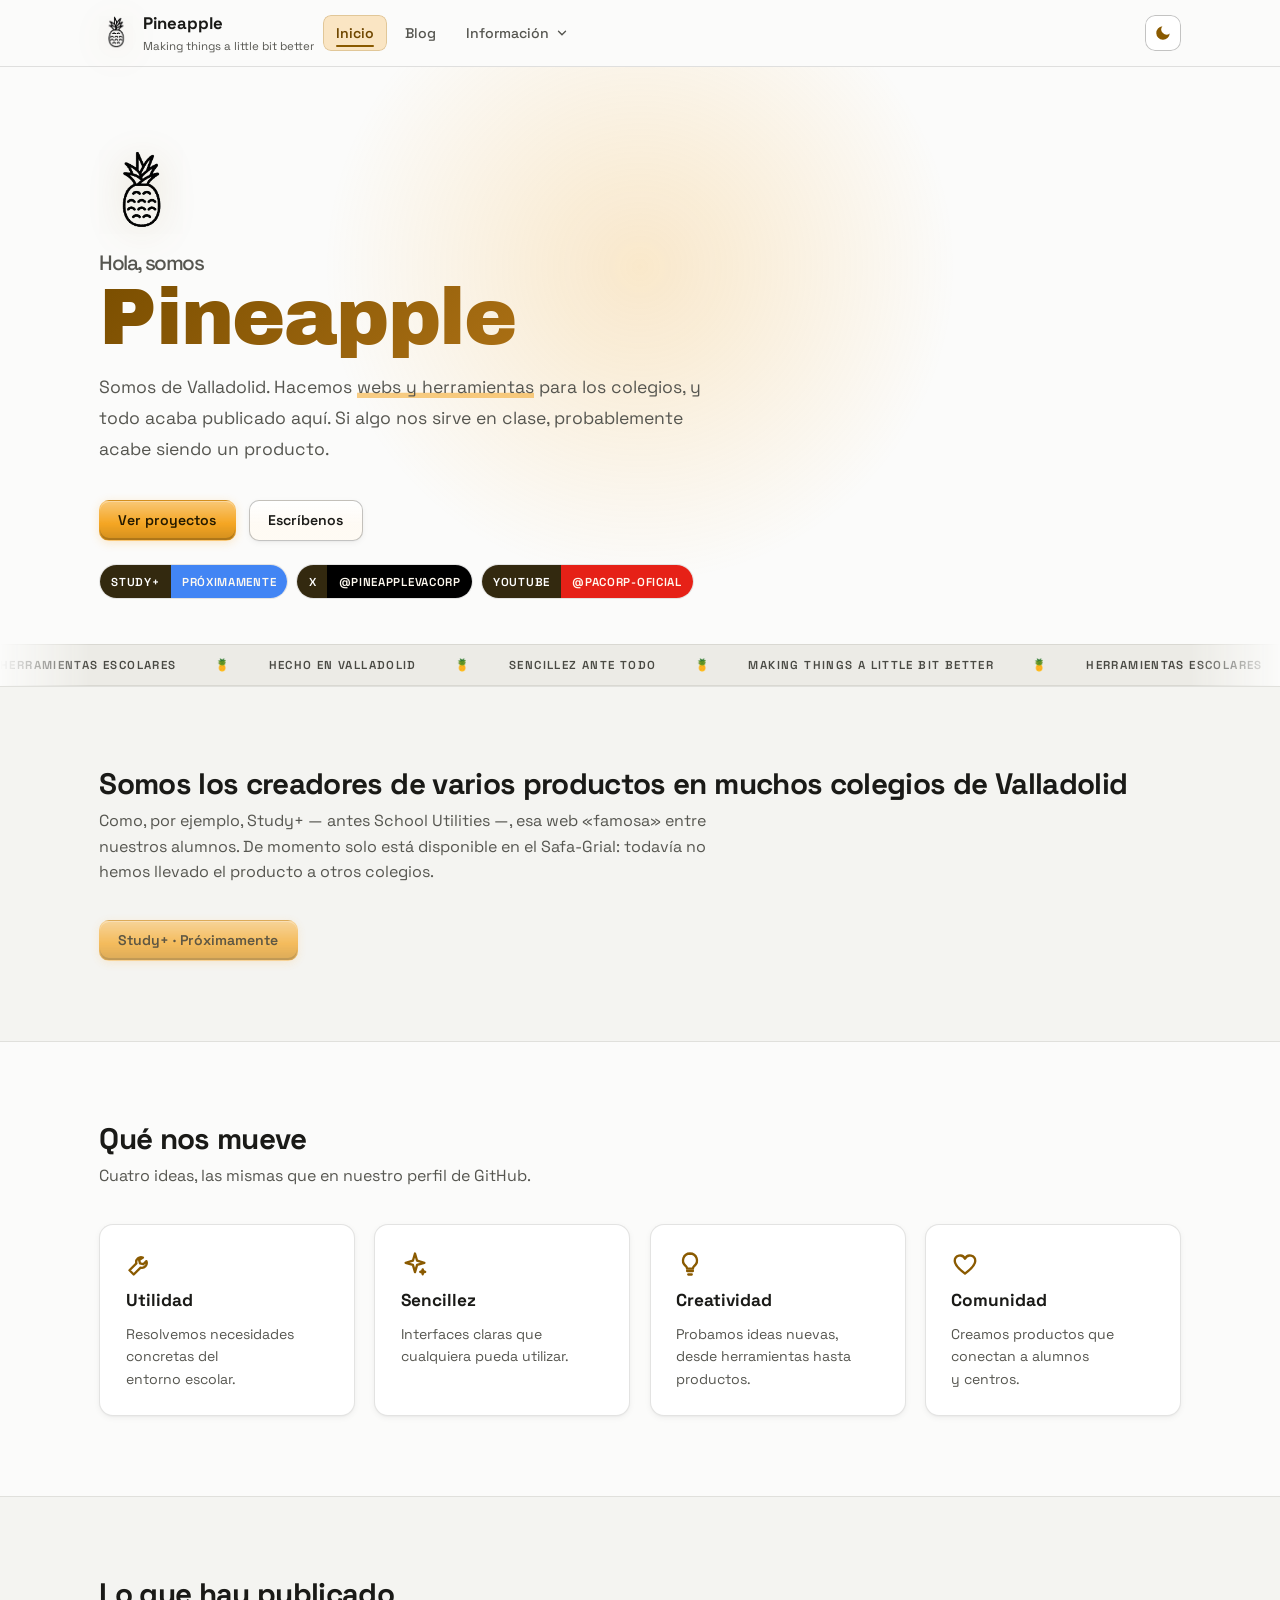
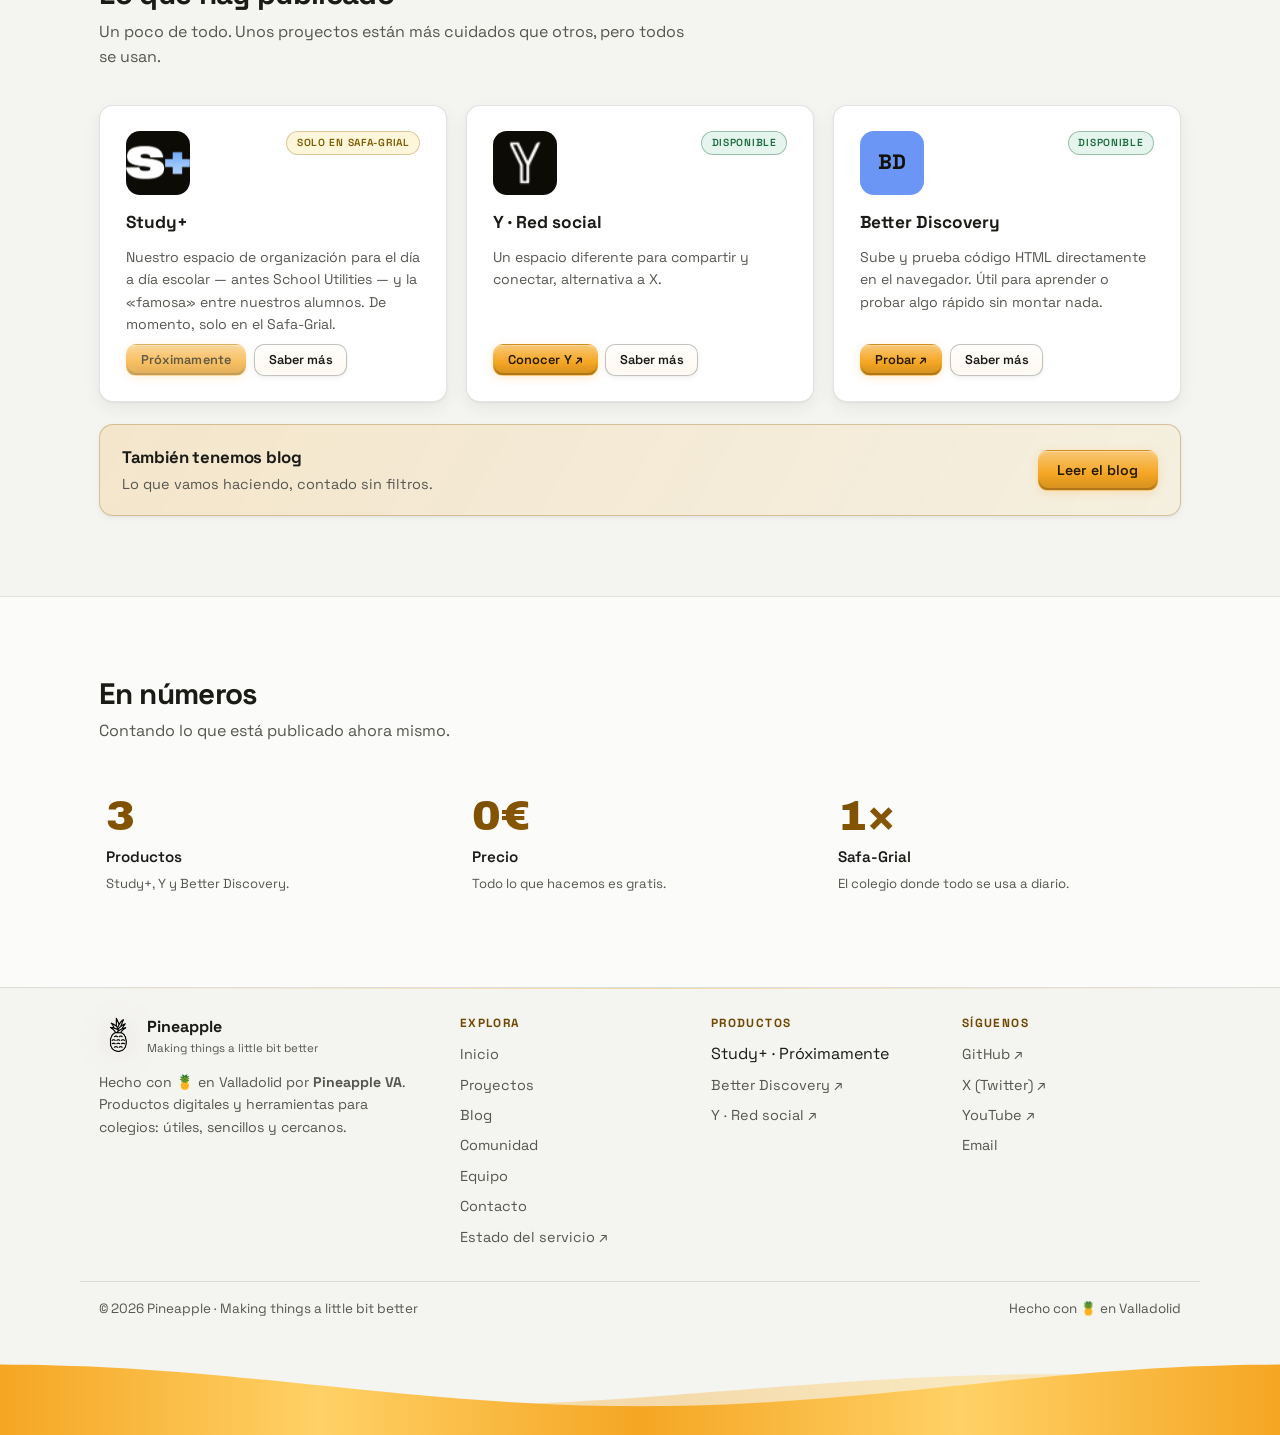
==== commit ff2476c6: "web: brillo permanente en la cabecera, hover clásico, dropdown desplegable y pulido general - Cabece" ====
--- a/index.html
+++ b/index.html
@@ -45,7 +45,7 @@
       if (m) m.setAttribute('content', t === 'light' ? '#ffffff' : '#131007');
     })();
   </script>
-  <link rel="stylesheet" href="/assets/css/style.css?v=20261110b">
+  <link rel="stylesheet" href="/assets/css/style.css?v=20261111">
   <link rel="preconnect" href="https://fonts.googleapis.com">
   <link rel="preconnect" href="https://fonts.gstatic.com" crossorigin>
   <link href="https://fonts.googleapis.com/css2?family=Archivo+Black&family=Space+Grotesk:wght@400;500;600;700&display=swap" rel="stylesheet">
@@ -390,6 +390,6 @@
     <svg viewBox="0 0 24 24" width="20" height="20" fill="none" stroke="currentColor" stroke-width="2.2" stroke-linecap="round" stroke-linejoin="round" aria-hidden="true"><path d="m18 15-6-6-6 6"/></svg>
   </button>
 
-  <script src="/assets/js/main.js?v=20261110b" defer></script>
+  <script src="/assets/js/main.js?v=20261111" defer></script>
 </body>
 </html>
--- a/assets/css/style.css
+++ b/assets/css/style.css
@@ -39,41 +39,42 @@
 }
 
 html[data-theme="light"] {
-  /* Superficies: tres niveles que se distinguen de verdad
-     (lienzo cálido < tarjeta blanca < zona hundida) */
-  --bg: #f6f4ee;
-  --bg-soft: #efebe1;
-  --bg-deep: #e3dfd1;
+  /* Superficies: lienzo casi blanco (no amarillento), tarjetas blancas
+     puras y una banda hundida muy sutil. El «papel» cálido se nota solo
+     en el halo del héroe y en los acentos, no en todo el fondo. */
+  --bg: #fbfbfa;
+  --bg-soft: #f4f4f1;
+  --bg-deep: #ecebe6;
   --card: #ffffff;
-  --card-hover: #fbf9f3;
-  --border: rgba(38, 31, 18, .16);
-  --border-strong: rgba(38, 31, 18, .30);
-
-  /* Texto: #2a2417 sobre blanco = 14.5:1; --text-dim = 7.4:1 */
-  --text: #2a2417;
-  --text-dim: #5b5343;
-
-  --header-bg: rgba(246, 244, 238, .88);
-
-  /* Acento: el ámbar puro solo se usa como RELLENO (con --on-brand
-     encima). Para texto y trazos, --brand-strong (#8a5a00 = 5.6:1). */
+  --card-hover: #f6f6f2;
+  --border: rgba(24, 24, 20, .12);
+  --border-strong: rgba(24, 24, 20, .26);
+
+  /* Texto: #1a1a17 sobre blanco = 16.8:1; --text-dim = 7.6:1 */
+  --text: #1a1a17;
+  --text-dim: #565650;
+
+  --header-bg: rgba(251, 251, 250, .82);
+
+  /* Acento: ámbar de marca como RELLENO; para texto y trazos, un
+     ámbar tostado (#8a5a00, 5.9:1 sobre blanco). */
   --brand: #f5a623;
-  --brand-soft: #ffd166;
+  --brand-soft: #ffc95c;
   --brand-strong: #8a5a00;
-  --on-brand: #2a1d00;
+  --on-brand: #241a00;
   --brand-hover: #ef9a10;
   --brand-active: #d98a06;
 
-  --ring: rgba(138, 90, 0, .38);
-  --glow: rgba(245, 166, 35, .18);
-  --glow-strong: rgba(245, 166, 35, .30);
+  --ring: rgba(245, 166, 35, .45);
+  --glow: rgba(245, 166, 35, .16);
+  --glow-strong: rgba(245, 166, 35, .28);
   --color-scheme: light;
 
-  --shadow-sm: 0 1px 1px rgba(52, 41, 20, .05), 0 3px 10px rgba(52, 41, 20, .07);
-  --shadow-md: 0 2px 4px rgba(52, 41, 20, .05), 0 12px 26px rgba(52, 41, 20, .09);
-  --shadow-lg: 0 4px 8px rgba(52, 41, 20, .06), 0 20px 46px rgba(52, 41, 20, .12);
-  --shadow-lift: 0 10px 24px rgba(52, 41, 20, .14), 0 2px 4px rgba(52, 41, 20, .06);
-  --shadow-pop: 0 14px 38px rgba(52, 41, 20, .16);
+  --shadow-sm: 0 1px 2px rgba(24, 24, 20, .04), 0 2px 6px rgba(24, 24, 20, .05);
+  --shadow-md: 0 2px 4px rgba(24, 24, 20, .04), 0 10px 24px rgba(24, 24, 20, .07);
+  --shadow-lg: 0 4px 8px rgba(24, 24, 20, .05), 0 18px 42px rgba(24, 24, 20, .09);
+  --shadow-lift: 0 8px 22px rgba(24, 24, 20, .12), 0 2px 4px rgba(24, 24, 20, .05);
+  --shadow-pop: 0 12px 34px rgba(24, 24, 20, .13);
 }
 
 * { margin: 0; padding: 0; box-sizing: border-box; }
@@ -269,11 +270,11 @@
   border-radius: 999px;
   transition: background .15s, color .15s;
 }
-.main-nav a:hover { background: var(--card-hover); color: var(--text); }
+.main-nav a:hover { background-color: var(--card-hover); color: var(--text); }
 .main-nav a[aria-current="page"] {
   color: var(--brand-strong);
   font-weight: 600;
-  background: rgba(245, 166, 35, .12);
+  background-color: rgba(245, 166, 35, .12);
 }
 html[data-theme="light"] .main-nav a[aria-current="page"],
 html[data-theme="light"] .dropdown[data-open="true"] .drop-btn,
@@ -302,14 +303,49 @@
   cursor: pointer;
   transition: background .15s, color .15s;
 }
-.drop-btn:hover { background: var(--card-hover); color: var(--text); }
+.drop-btn:hover { background-color: var(--card-hover); color: var(--text); }
 .dropdown[data-open="true"] .drop-btn {
-  background: rgba(245, 166, 35, .12);
+  background-color: rgba(245, 166, 35, .12);
   color: var(--brand-strong);
   font-weight: 600;
 }
 
 .dropdown-menu[hidden] { display: none !important; }
+
+/* Menú desplegado: la caja se abre en alto y los enlaces entran en cascada.
+   Lo dispara main.js (data-open) al pasar el ratón o al pulsar; así funciona
+   igual en escritorio, en táctil y con teclado. */
+.dropdown[data-open="true"] > .dropdown-menu {
+  display: block;
+  animation: menuExpand .26s cubic-bezier(.22, .61, .36, 1) both;
+}
+@keyframes menuExpand {
+  from {
+    opacity: 0;
+    transform: translateY(-8px) scaleY(.72);
+    clip-path: inset(0 0 100% 0 round 14px);
+  }
+  to {
+    opacity: 1;
+    transform: none;
+    clip-path: inset(0 0 0 0 round 14px);
+  }
+}
+@keyframes menuItemIn {
+  from { opacity: 0; transform: translateY(-7px); }
+  to   { opacity: 1; transform: none; }
+}
+.dropdown[data-open="true"] > .dropdown-menu > li {
+  animation: menuItemIn .24s var(--ease) both;
+}
+.dropdown[data-open="true"] > .dropdown-menu > li:nth-child(1) { animation-delay: .04s; }
+.dropdown[data-open="true"] > .dropdown-menu > li:nth-child(2) { animation-delay: .09s; }
+.dropdown[data-open="true"] > .dropdown-menu > li:nth-child(3) { animation-delay: .14s; }
+.dropdown[data-open="true"] > .dropdown-menu > li:nth-child(4) { animation-delay: .19s; }
+@media (prefers-reduced-motion: reduce) {
+  .dropdown[data-open="true"] > .dropdown-menu,
+  .dropdown[data-open="true"] > .dropdown-menu > li { animation: none; }
+}
 .dropdown-menu {
   position: absolute;
   left: 0;
@@ -322,11 +358,6 @@
   padding: .4rem;
   box-shadow: var(--shadow-md);
   z-index: 60;
-  animation: menuIn .18s ease both;
-}
-@keyframes menuIn {
-  from { opacity: 0; transform: translateY(-6px); }
-  to   { opacity: 1; transform: none; }
 }
 .dropdown-menu a {
   display: flex;
@@ -1678,6 +1709,7 @@
     margin: .15rem 0 .35rem;
   }
 
+
   .theme-toggle { order: 2; margin-left: auto; }
   .nav-toggle { order: 3; margin-left: 0; }
 
@@ -2318,11 +2350,15 @@
 .card:hover .icon svg { color: var(--brand-strong); transform: scale(1.1) rotate(-2deg); }
 
 /* ---------- Botones: brillo interior y presión ---------- */
-/* ---------- Brillo que recorre TODOS los botones ----------
-   ::after = barrido diagonal (debajo del texto, así nunca lo tapa);
-   ::before = brillo fijo en el borde superior, como el de .btn.primary.
-   Los elementos con z-index propio (nav) se quedan en 0 para que el
-   ::after se pinte por encima del fondo pero por debajo del texto. */
+/* ---------- Brillo de botones ----------
+   Dos intensidades del mismo efecto:
+   1) CABECERA (nav, Información, tema, menú): brillo SIEMPRE, deslizándose
+      en bucle lento. Son pocos elementos y dan vida a la barra.
+   2) RESTO de botones: el barrido de antes — una pasada rápida al pasar
+      el ratón, sin destellos ni cambios de color.
+   El brillo va en ::after con z-index -1 + isolation, así nunca tapa el
+   texto ni el subrayado del enlace activo. */
+
 .btn,
 .main-nav a,
 .drop-btn,
@@ -2334,100 +2370,118 @@
   z-index: 0;
   -webkit-tap-highlight-color: transparent;
 }
-/* .to-top ya es position: fixed con su propio z-index: solo se le añade
-   el recorte para que el barrido no se salga de la pastilla. */
 .to-top { overflow: hidden; isolation: isolate; -webkit-tap-highlight-color: transparent; }
-.btn::after,
-.main-nav a:not([aria-current="page"])::after,
-.drop-btn::after,
-.theme-toggle::after,
-.nav-toggle::after,
-.to-top::after {
+
+/* --- 1) Cabecera: barrido permanente ---
+   Va en el background-image del propio elemento, no en un pseudo-elemento:
+   así el border-radius lo recorta de forma nativa y la banda nunca se
+   escapa de la píldora. La animación mueve background-position. */
+.main-nav a,
+.drop-btn,
+.theme-toggle,
+.nav-toggle {
+  background-image: linear-gradient(100deg,
+      rgba(255, 255, 255, 0) 40%,
+      rgba(255, 255, 255, .06) 46%,
+      rgba(255, 255, 255, .20) 50%,
+      rgba(255, 255, 255, .06) 54%,
+      rgba(255, 255, 255, 0) 60%);
+  background-size: 240% 100%;
+  background-repeat: no-repeat;
+  background-position: 150% 0;
+  /* El backdrop-filter de la cabecera crea un contexto de composición y
+     deja que el fondo animado se pinte fuera de su caja. Una mask-image
+     fuerza al elemento a tener su propia capa recortada: la banda no
+     puede salirse de la píldora ni solaparse con el menú. */
+  -webkit-mask-image: -webkit-radial-gradient(#fff, #000);
+  mask-image: radial-gradient(#fff, #000);
+  animation: sheenSweep 6s cubic-bezier(.45, 0, .55, 1) infinite;
+}
+.drop-btn,
+.theme-toggle,
+.nav-toggle { animation-delay: 1.1s; }
+.main-nav li:nth-child(1) a { animation-delay: 0s; }
+.main-nav li:nth-child(2) a { animation-delay: .4s; }
+
+/* Con el menú desplegado (o en móvil abierto) el brillo se apaga y la
+   cabecera pierde el desenfoque: así no se cuela ninguna capa sobre el
+   panel y la atención va donde tiene que ir. */
+.main-nav.open a,
+.main-nav.open .drop-btn,
+.dropdown[data-open="true"] .drop-btn {
+  animation: none;
+  background-image: none;
+  -webkit-mask-image: none;
+  mask-image: none;
+}
+.site-header:has(.main-nav.open),
+.site-header:has(.dropdown[data-open="true"]) {
+  backdrop-filter: none;
+  -webkit-backdrop-filter: none;
+  background: var(--bg);
+}
+
+/* En el enlace activo el relleno ámbar manda: brillo algo más marcado */
+.main-nav a[aria-current="page"] {
+  background-image: linear-gradient(100deg,
+      rgba(255, 255, 255, 0) 40%,
+      rgba(255, 255, 255, .09) 46%,
+      rgba(255, 255, 255, .28) 50%,
+      rgba(255, 255, 255, .09) 54%,
+      rgba(255, 255, 255, 0) 60%),
+    linear-gradient(rgba(245, 166, 35, .12), rgba(245, 166, 35, .12));
+}
+
+@keyframes sheenSweep {
+  0%        { background-position: 150% 0; }
+  34%, 100% { background-position: -50% 0; }
+}
+
+/* --- 2) Resto de botones: pasada al pasar el ratón (efecto de antes) ---
+   Usa ::before para no pelear con el ::after del enlace activo. */
+.btn::before,
+.to-top::before {
   content: "";
   position: absolute;
-  top: 0;
-  bottom: 0;
-  left: 0;
-  width: 70%;
-  z-index: -1;
-  pointer-events: none;
-  background: linear-gradient(105deg,
-      rgba(255, 255, 255, 0) 0%,
-      rgba(255, 255, 255, .30) 38%,
-      rgba(255, 255, 255, .62) 50%,
-      rgba(255, 255, 255, .30) 62%,
-      rgba(255, 255, 255, 0) 100%);
-  transform: translateX(-160%) skewX(-14deg);
-  opacity: 0;
-  transition: transform .62s var(--ease), opacity .2s linear;
-}
-.btn:hover::after,
-.main-nav a:not([aria-current="page"]):hover::after,
-.drop-btn:hover::after,
-.theme-toggle:hover::after,
-.nav-toggle:hover::after,
-.to-top:hover::after {
-  transform: translateX(215%) skewX(-14deg);
-  opacity: 1;
-}
-
-/* Brillo fijo del borde superior: el «efecto del botón» en versión suave */
-.btn.ghost::before,
-.main-nav a::before,
-.drop-btn::before,
-.theme-toggle::before,
-.nav-toggle::before {
-  content: "";
-  position: absolute;
-  left: 0; right: 0; top: 0;
-  height: 46%;
+  inset: 0;
   z-index: -1;
   pointer-events: none;
   border-radius: inherit;
-  background: linear-gradient(180deg, rgba(255, 255, 255, .16), rgba(255, 255, 255, 0) 100%);
-  opacity: 0;
-  transition: opacity .2s ease;
-}
-.btn.ghost:hover::before,
-.main-nav a:hover::before,
-.drop-btn:hover::before,
-.theme-toggle:hover::before,
-.nav-toggle:hover::before { opacity: 1; }
-
-/* Píldoras del menú: mismo remate que .btn.primary (relleno ámbar) */
+  background: linear-gradient(135deg, rgba(255, 255, 255, .35), rgba(255, 255, 255, 0) 60%);
+  transform: translateX(-100%);
+  transition: transform .4s var(--ease);
+}
+.btn:hover::before,
+.to-top:hover::before { transform: translateX(100%); }
+
+/* Brillo fijo del borde superior del botón fantasma (bajo el contenido) */
+.btn.ghost {
+  background-image: linear-gradient(180deg, rgba(255, 255, 255, .10), rgba(255, 255, 255, 0) 52%);
+}
+html[data-theme="light"] .btn.ghost {
+  background-image: linear-gradient(180deg, rgba(255, 255, 255, .9), rgba(245, 166, 35, .05) 60%);
+}
+
+/* Píldoras del menú: el hover cambia el color del texto y añade un velo
+   por debajo del brillo (background-color no pisa el background-image). */
 .main-nav a:hover,
-.drop-btn:hover {
-  background: var(--card-hover);
-  color: var(--text);
-  transform: translateY(-1px);
-  box-shadow: inset 0 1px 0 rgba(255, 255, 255, .12), 0 2px 10px rgba(0, 0, 0, .10);
-}
+.drop-btn:hover { background-color: var(--card-hover); color: var(--text); }
 .main-nav a,
 .drop-btn {
-  transition: background .18s ease, color .18s ease, transform .15s var(--ease),
-              box-shadow .18s ease, border-color .18s ease;
-}
-
-/* .btn.primary lleva además su degradado sólido; el barrido va encima del color
-   pero debajo del texto gracias a isolation + z-index: -1. */
-.btn.primary::after {
-  background: linear-gradient(105deg,
-      rgba(255, 255, 255, 0) 0%,
-      rgba(255, 255, 255, .45) 40%,
-      rgba(255, 255, 255, .85) 50%,
-      rgba(255, 255, 255, .45) 60%,
-      rgba(255, 255, 255, 0) 100%);
-}
+  box-shadow: none;
+  transition: background .18s ease, color .18s ease, border-color .18s ease;
+}
+
 .btn:active { transform: translateY(1px) scale(.985); box-shadow: none; }
-.btn:active::after,
-.main-nav a:not([aria-current="page"]):active::after,
-.drop-btn:active::after,
-.theme-toggle:active::after,
-.nav-toggle:active::after,
-.to-top:active::after { opacity: 0; }
+
 @media (prefers-reduced-motion: reduce) {
-  .btn::after, .main-nav a::after, .drop-btn::after,
-  .theme-toggle::after, .nav-toggle::after, .to-top::after { display: none; }
+  .main-nav a, .drop-btn, .theme-toggle, .nav-toggle {
+    animation: none;
+    background-image: none;
+    -webkit-mask-image: none;
+    mask-image: none;
+  }
+  .btn::before, .to-top::before { transition: none; }
 }
 
 /* ---------- Ticker ---------- */
@@ -2480,6 +2534,153 @@
 }
 .js .reveal.visible {
   transition: opacity .5s var(--ease), transform .5s var(--ease);
+}
+
+/* ============================================================
+   PULIDO FINAL
+   Detalles pequeños que hacen que el conjunto se sienta cuidado:
+   foco visible y bonito, títulos con más presencia, ritmo vertical
+   consistente y micro-transiciones.
+   ============================================================ */
+
+/* --- Foco: anillo doble (ámbar + halo) en vez de un contorno duro --- */
+:focus-visible {
+  outline: 2px solid var(--brand);
+  outline-offset: 3px;
+  border-radius: 6px;
+}
+/* Foco: contorno limpio. En la cabecera no se añade halo ámbar (era
+   ruido: el contorno ya marca el foco con claridad). */
+.btn:focus-visible,
+.to-top:focus-visible {
+  outline: 2px solid var(--brand-strong);
+  outline-offset: 2px;
+  box-shadow: 0 0 0 5px var(--glow);
+}
+.main-nav a:focus-visible,
+.drop-btn:focus-visible,
+.theme-toggle:focus-visible,
+.nav-toggle:focus-visible {
+  outline: 2px solid var(--brand-strong);
+  outline-offset: 2px;
+  box-shadow: none;
+}
+html[data-theme="light"] .btn.primary:focus-visible {
+  outline-color: #6f4700;
+}
+/* La cabecera es sticky: al saltar a un ancla no debe quedar tapada */
+[id] { scroll-margin-top: 88px; }
+
+/* --- Títulos de sección: barra con degradado y algo más de aire --- */
+.section-title { letter-spacing: -.022em; line-height: 1.15; }
+.section-title::before {
+  transform-origin: 0 50%;
+  transition: transform .45s var(--ease);
+}
+.section:hover .section-title::before { transform: scaleX(1.35); }
+
+/* --- Enlaces de texto: subrayado que crece, sin saltos de línea --- */
+.footer-col a,
+.post-card-more {
+  transition: color .16s ease, padding-left .18s var(--ease);
+}
+
+/* --- Tarjetas: elevación suave y coherente en ambos temas --- */
+.card,
+.post-card {
+  transition: transform .22s var(--ease), box-shadow .22s var(--ease),
+              border-color .22s var(--ease), background-color .25s ease;
+}
+.card:hover { transform: translateY(-3px); }
+
+/* --- Botones: el foco y la presión no deben mover el layout --- */
+.btn { will-change: transform; }
+.btn.small { letter-spacing: .01em; }
+
+/* --- Imágenes: nunca se salen de su tarjeta y no dan saltos --- */
+.post-banner,
+.feature-media img { display: block; }
+
+/* --- Cinta: pausa al pasar el ratón y algo más de aire --- */
+.ticker-track { animation-duration: 38s; }
+.ticker:hover .ticker-track { animation-play-state: paused; }
+
+/* --- Pie: enlaces con un pelín más de aire entre líneas --- */
+.footer-col li { line-height: 1.55; }
+
+/* --- Volver arriba: aparece con un rebote mínimo, sin exagerar --- */
+.to-top {
+  transition: opacity .25s ease, transform .25s var(--ease),
+              border-color .15s ease, visibility .25s, background-color .25s ease;
+}
+.to-top.show { transform: translateY(0) scale(1); }
+
+/* --- Selección de texto --- */
+html[data-theme="light"] ::selection { background: rgba(245, 166, 35, .30); color: #1a1a17; }
+
+/* --- Barra de desplazamiento (WebKit): fina y del color de la marca --- */
+* { scrollbar-width: thin; scrollbar-color: var(--border-strong) transparent; }
+::-webkit-scrollbar { width: 10px; height: 10px; }
+::-webkit-scrollbar-track { background: transparent; }
+::-webkit-scrollbar-thumb {
+  background: var(--border-strong);
+  border-radius: 999px;
+  border: 2px solid transparent;
+  background-clip: content-box;
+}
+::-webkit-scrollbar-thumb:hover { background: var(--brand); background-clip: content-box; }
+
+/* --- Detalles de texto: comillas y guiones bien tipografiados --- */
+.lead, .section-sub, .md-post p { text-wrap: pretty; }
+.hero h1, .page-hero h1, .blog-hero h1, .post-hero h1, .section-title { text-wrap: balance; }
+
+/* --- Móvil: menú desplegable propio, sin brillo y más tocable --- */
+@media (max-width: 680px) {
+  /* El brillo permanente distrae en pantallas pequeñas y gasta batería */
+  .main-nav a,
+  .main-nav a[aria-current="page"],
+  .drop-btn,
+  .theme-toggle,
+  .nav-toggle {
+    animation: none;
+    background-image: none;
+    background-size: auto;
+    -webkit-mask-image: none;
+    mask-image: none;
+  }
+  /* Más altura de toque (mínimo recomendado: 44 px) */
+  .main-nav a,
+  .drop-btn { min-height: 44px; }
+  .nav-toggle,
+  .theme-toggle { width: 40px; height: 40px; }
+
+  /* El submenú se marca con una línea guía en vez de caja flotante */
+  .dropdown-menu {
+    border: 0;
+    border-left: 2px solid var(--border);
+    border-radius: 0;
+    padding: .15rem 0 .15rem .5rem;
+    background: transparent;
+    margin: .2rem 0 .4rem .9rem;
+  }
+  .dropdown-menu a { min-height: 40px; }
+
+  /* Ritmo vertical algo más apretado: en móvil se agradece */
+  .section { padding: 2.9rem 0; }
+  .hero .wrap { padding-bottom: 2.2rem; }
+  .section-title { font-size: 1.45rem; }
+
+  /* La cabecera mantiene marca + botones en una sola línea */
+  .site-header .wrap { gap: .45rem; }
+  .brand small { display: none; }
+  .brand { font-size: 1rem; }
+
+  /* Botones a lo ancho cuando van solos, cómodos al pulgar */
+  .hero-actions .btn { flex: 1 1 auto; justify-content: center; }
+
+  /* Cinta algo más lenta y legible */
+  .ticker-track { animation-duration: 46s; padding: .6rem 0; }
+  .ticker span { font-size: .78rem; }
 }
 
 /* ---------- Reducir movimiento ---------- */
@@ -2558,27 +2759,27 @@
 /* --- Cabecera: cristal blanco con borde inferior visible --- */
 html[data-theme="light"] .site-header { backdrop-filter: blur(12px) saturate(1.2); }
 html[data-theme="light"] .site-header.scrolled {
-  background: rgba(246, 244, 238, .96);
-  box-shadow: 0 1px 0 rgba(38, 31, 18, .06), 0 6px 20px rgba(52, 41, 20, .08);
+  background: rgba(251, 251, 250, .96);
+  box-shadow: 0 1px 0 rgba(24, 24, 20, .05), 0 6px 20px rgba(24, 24, 20, .06);
 }
 
 /* --- Cinta: fondo hundido, texto legible --- */
 html[data-theme="light"] .ticker {
   background: var(--bg-deep);
-  border-color: rgba(38, 31, 18, .12);
-}
-html[data-theme="light"] .ticker span { color: #4a4436; opacity: 1; }
+  border-color: rgba(24, 24, 20, .09);
+}
+html[data-theme="light"] .ticker span { color: #4a4a44; opacity: 1; }
 
 /* --- Secciones alternas: separación limpia, sin doble borde --- */
 html[data-theme="light"] .section.alt {
-  background: #eee9dd;
-  border-top: 1px solid rgba(38, 31, 18, .11);
-  border-bottom: 1px solid rgba(38, 31, 18, .11);
+  background: #f4f4f1;
+  border-top: 1px solid rgba(24, 24, 20, .09);
+  border-bottom: 1px solid rgba(24, 24, 20, .09);
 }
 /* Las tarjetas blancas sobre la banda crema necesitan algo más de cuerpo */
 html[data-theme="light"] .section.alt .card,
 html[data-theme="light"] .section.alt .feature {
-  box-shadow: 0 1px 2px rgba(52, 41, 20, .06), 0 8px 20px rgba(52, 41, 20, .07);
+  box-shadow: 0 1px 2px rgba(24, 24, 20, .05), 0 6px 18px rgba(24, 24, 20, .06);
 }
 
 /* --- Formularios: campo blanco, foco ámbar con halo claro --- */
@@ -2600,10 +2801,10 @@
 html[data-theme="light"] .md-post pre { background: #f3efe5; border-color: var(--border); }
 html[data-theme="light"] .md-post pre code { background: none; border: 0; color: #3a3327; }
 html[data-theme="light"] .md-post :not(pre) > code {
-  background: #f3efe5; border: 1px solid var(--border); color: #6f4700;
+  background: #f4f4f1; border: 1px solid var(--border); color: #6f4700;
 }
 html[data-theme="light"] .md-post.single blockquote {
-  background: #f6f1e4;
+  background: #f7f7f4;
   border-left-color: var(--brand-strong);
   color: #4a4335;
 }
@@ -2624,8 +2825,8 @@
 
 /* --- Pie: fondo hundido, enlaces con contraste --- */
 html[data-theme="light"] .site-footer {
-  background: #eae6da;
-  border-top-color: rgba(38, 31, 18, .12);
+  background: #f4f4f1;
+  border-top-color: rgba(24, 24, 20, .10);
 }
 html[data-theme="light"] .site-footer::before { opacity: .35; }
 html[data-theme="light"] .footer-col h3 { color: #6f4700; }
@@ -2634,43 +2835,34 @@
 /* --- Esqueletos de carga del blog --- */
 html[data-theme="light"] .skel-card,
 html[data-theme="light"] .skel-line {
-  background: linear-gradient(100deg, #efeade 32%, #f8f5ec 50%, #efeade 68%);
+  background: linear-gradient(100deg, #f1f1ed 32%, #fafaf7 50%, #f1f1ed 68%);
   background-size: 220% 100%;
 }
 
-/* --- Botones: brillo más contenido sobre fondos claros --- */
-html[data-theme="light"] .btn::after,
-html[data-theme="light"] .main-nav a:not([aria-current="page"])::after,
-html[data-theme="light"] .drop-btn::after,
-html[data-theme="light"] .theme-toggle::after,
-html[data-theme="light"] .nav-toggle::after,
-html[data-theme="light"] .to-top::after {
-  background: linear-gradient(105deg,
-      rgba(255, 255, 255, 0) 0%,
-      rgba(255, 255, 255, .55) 40%,
-      rgba(255, 255, 255, .95) 50%,
-      rgba(255, 255, 255, .55) 60%,
-      rgba(255, 255, 255, 0) 100%);
-}
-html[data-theme="light"] .btn.ghost::after,
-html[data-theme="light"] .main-nav a:not([aria-current="page"])::after,
-html[data-theme="light"] .drop-btn::after,
-html[data-theme="light"] .theme-toggle::after,
-html[data-theme="light"] .nav-toggle::after,
-html[data-theme="light"] .to-top::after {
-  background: linear-gradient(105deg,
-      rgba(245, 166, 35, 0) 0%,
-      rgba(245, 166, 35, .34) 38%,
-      rgba(255, 196, 87, .62) 50%,
-      rgba(245, 166, 35, .34) 62%,
-      rgba(245, 166, 35, 0) 100%);
-}
-/* En las píldoras del menú el barrido es más ancho y algo más lento:
-   son elementos pequeños y el destello debe notarse. */
-html[data-theme="light"] .main-nav a:not([aria-current="page"])::after,
-html[data-theme="light"] .drop-btn::after { width: 90%; }
+/* --- Botones y cabecera: el brillo permanente se ve menos sobre blanco,
+       así que sube el contraste del destello. --- */
+html[data-theme="light"] .main-nav a::before,
+html[data-theme="light"] .drop-btn::before,
+html[data-theme="light"] .theme-toggle::before,
+html[data-theme="light"] .nav-toggle::before {
+  background-image: linear-gradient(100deg,
+      rgba(245, 166, 35, 0) 42%,
+      rgba(245, 166, 35, .10) 46%,
+      rgba(255, 205, 110, .38) 50%,
+      rgba(245, 166, 35, .10) 54%,
+      rgba(245, 166, 35, 0) 58%);
+}
+/* El barrido de los botones «de verdad» es blanco: sobre crema no se ve.
+   En claro se tiñe de ámbar para conservar el gesto. */
+html[data-theme="light"] .btn::before,
+html[data-theme="light"] .to-top::before {
+  background: linear-gradient(135deg, rgba(255, 255, 255, .5), rgba(255, 255, 255, 0) 62%);
+}
+html[data-theme="light"] .btn.ghost::before {
+  background: linear-gradient(135deg, rgba(245, 166, 35, .20), rgba(245, 166, 35, 0) 62%);
+}
 html[data-theme="light"] .main-nav a:hover,
 html[data-theme="light"] .drop-btn:hover {
-  background: #ffffff;
-  box-shadow: 0 2px 8px rgba(52, 41, 20, .10), inset 0 0 0 1px var(--border);
-}
+  background-color: #ffffff;
+  box-shadow: none;
+}
